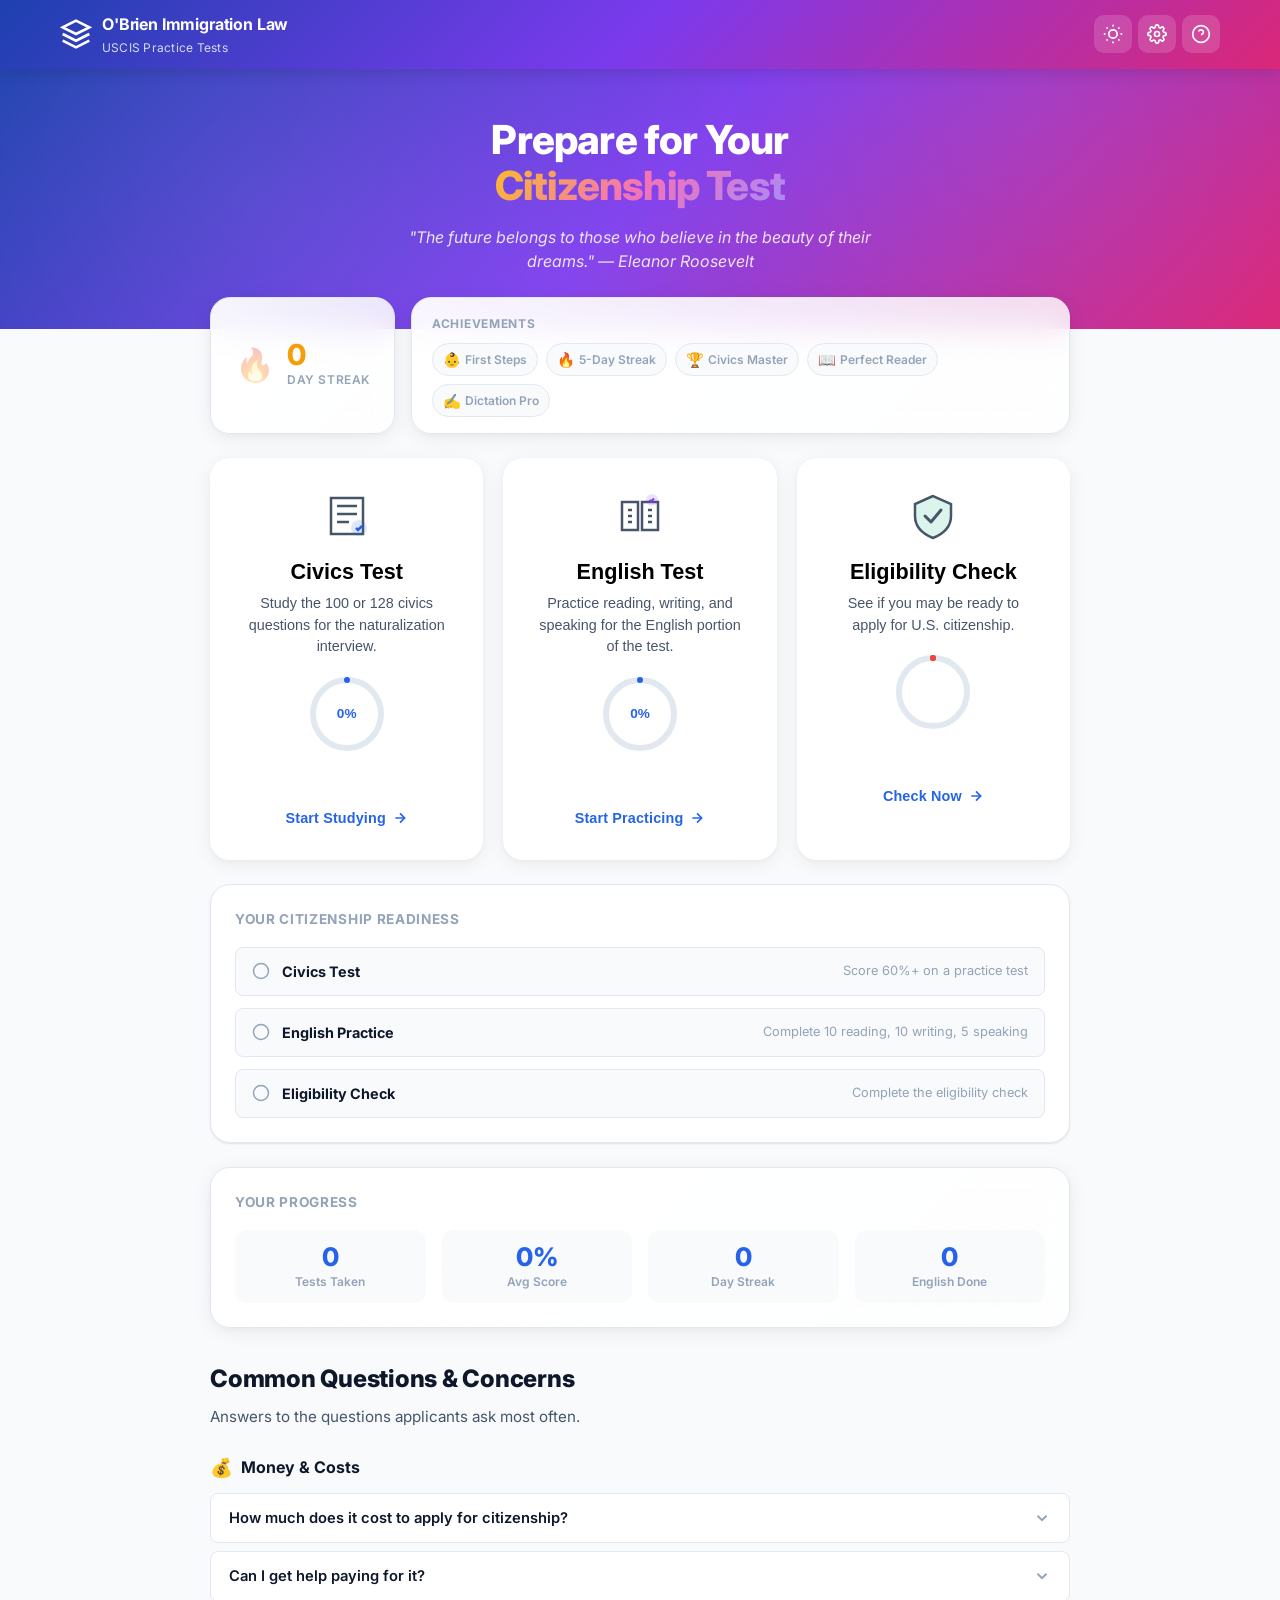
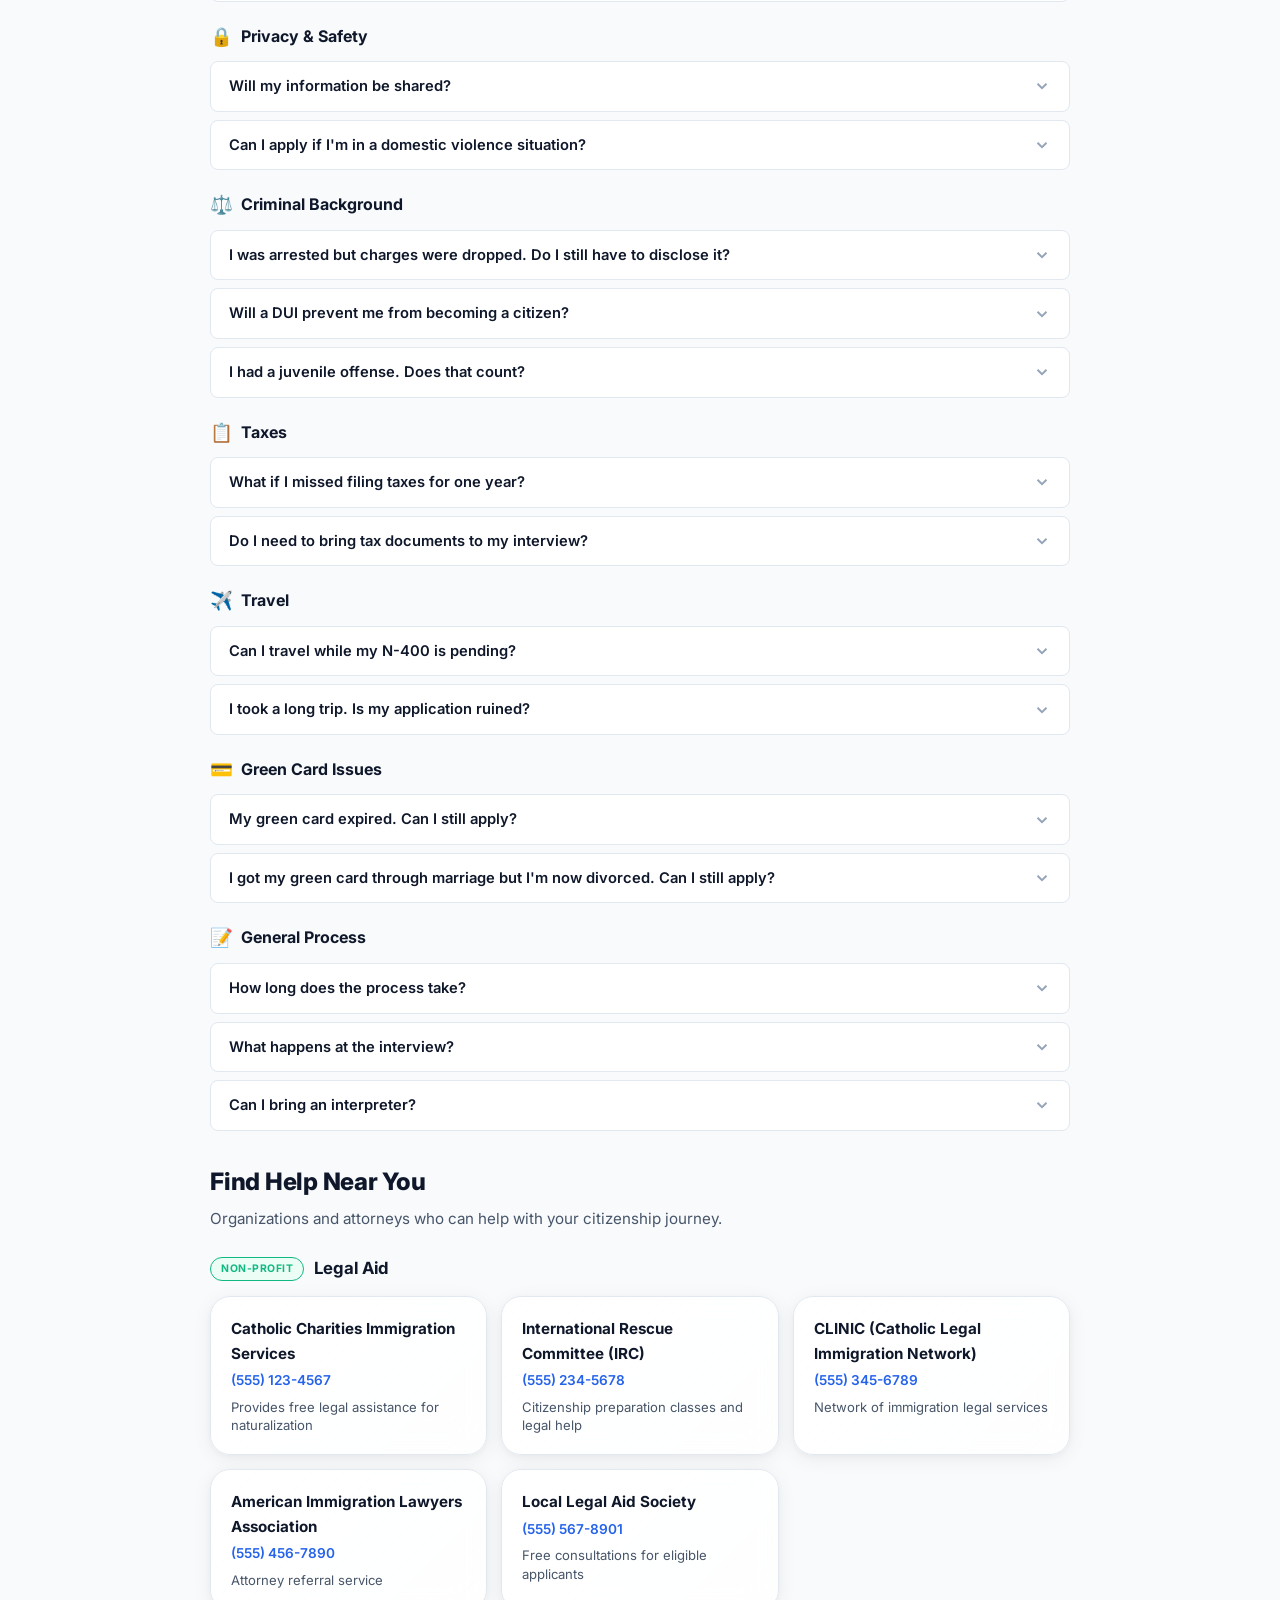
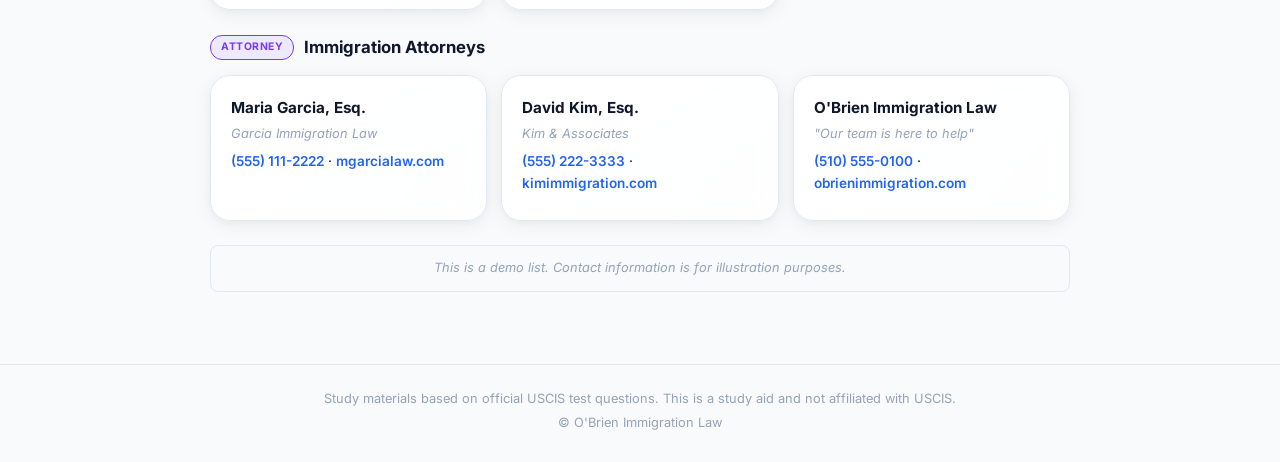
==== index.html @ 1ffbca16 "Add progress indicators, celebration, FAQ, and resources sections" ====
<!DOCTYPE html>
<html lang="en">
<head>
    <meta charset="UTF-8">
    <meta name="viewport" content="width=device-width, initial-scale=1.0">
    <title>USCIS Practice Test | O'Brien Immigration Law</title>
    <link rel="stylesheet" href="civics.css">
    <link rel="preconnect" href="https://fonts.googleapis.com">
    <link rel="preconnect" href="https://fonts.gstatic.com" crossorigin>
    <link href="https://fonts.googleapis.com/css2?family=Inter:wght@400;500;600;700;800&display=swap" rel="stylesheet">
</head>
<body>
    <!-- Confetti overlay -->
    <div id="confettiOverlay" class="confetti-overlay" aria-hidden="true"></div>

    <!-- Header -->
    <header class="header" role="banner">
        <div class="header-inner">
            <div class="brand" id="brandHome" role="button" tabindex="0" aria-label="Go to home screen">
                <svg class="brand-icon" viewBox="0 0 24 24" fill="none" stroke="currentColor" stroke-width="2" aria-hidden="true">
                    <path d="M12 2L2 7l10 5 10-5-10-5zM2 17l10 5 10-5M2 12l10 5 10-5"/>
                </svg>
                <div>
                    <div class="brand-name">O'Brien Immigration Law</div>
                    <div class="brand-subtitle">USCIS Practice Tests</div>
                </div>
            </div>
            <div class="header-actions">
                <button class="icon-btn" id="darkModeToggle" aria-label="Toggle dark mode" title="Toggle dark mode">
                    <svg class="icon-sun" viewBox="0 0 24 24" fill="none" stroke="currentColor" stroke-width="2" width="20" height="20"><circle cx="12" cy="12" r="5"/><line x1="12" y1="1" x2="12" y2="3"/><line x1="12" y1="21" x2="12" y2="23"/><line x1="4.22" y1="4.22" x2="5.64" y2="5.64"/><line x1="18.36" y1="18.36" x2="19.78" y2="19.78"/><line x1="1" y1="12" x2="3" y2="12"/><line x1="21" y1="12" x2="23" y2="12"/><line x1="4.22" y1="19.78" x2="5.64" y2="18.36"/><line x1="18.36" y1="5.64" x2="19.78" y2="4.22"/></svg>
                    <svg class="icon-moon" viewBox="0 0 24 24" fill="none" stroke="currentColor" stroke-width="2" width="20" height="20" style="display:none"><path d="M21 12.79A9 9 0 1 1 11.21 3 7 7 0 0 0 21 12.79z"/></svg>
                </button>
                <button class="icon-btn" id="settingsToggle" aria-label="Settings" title="Settings">
                    <svg viewBox="0 0 24 24" fill="none" stroke="currentColor" stroke-width="2" width="20" height="20"><circle cx="12" cy="12" r="3"/><path d="M19.4 15a1.65 1.65 0 0 0 .33 1.82l.06.06a2 2 0 0 1-2.83 2.83l-.06-.06a1.65 1.65 0 0 0-1.82-.33 1.65 1.65 0 0 0-1 1.51V21a2 2 0 0 1-4 0v-.09A1.65 1.65 0 0 0 9 19.4a1.65 1.65 0 0 0-1.82.33l-.06.06a2 2 0 0 1-2.83-2.83l.06-.06A1.65 1.65 0 0 0 4.68 15a1.65 1.65 0 0 0-1.51-1H3a2 2 0 0 1 0-4h.09A1.65 1.65 0 0 0 4.6 9a1.65 1.65 0 0 0-.33-1.82l-.06-.06a2 2 0 0 1 2.83-2.83l.06.06A1.65 1.65 0 0 0 9 4.68a1.65 1.65 0 0 0 1-1.51V3a2 2 0 0 1 4 0v.09a1.65 1.65 0 0 0 1 1.51 1.65 1.65 0 0 0 1.82-.33l.06-.06a2 2 0 0 1 2.83 2.83l-.06.06A1.65 1.65 0 0 0 19.4 9a1.65 1.65 0 0 0 1.51 1H21a2 2 0 0 1 0 4h-.09a1.65 1.65 0 0 0-1.51 1z"/></svg>
                </button>
                <button class="icon-btn" id="shortcutsToggle" aria-label="Keyboard shortcuts" title="Keyboard shortcuts">
                    <svg viewBox="0 0 24 24" fill="none" stroke="currentColor" stroke-width="2" width="20" height="20"><circle cx="12" cy="12" r="10"/><path d="M9.09 9a3 3 0 0 1 5.83 1c0 2-3 3-3 3"/><line x1="12" y1="17" x2="12.01" y2="17"/></svg>
                </button>
                <button class="back-btn" id="backBtn" aria-label="Go back" style="display:none;">
                    <svg viewBox="0 0 24 24" fill="none" stroke="currentColor" stroke-width="2" width="20" height="20"><path d="M19 12H5M12 19l-7-7 7-7"/></svg>
                    <span>Back</span>
                </button>
            </div>
        </div>
    </header>

    <!-- Settings Modal -->
    <div id="settingsModal" class="modal-overlay" style="display:none;" role="dialog" aria-label="Settings" aria-modal="true">
        <div class="modal-card glass-card">
            <div class="modal-header">
                <h2>Settings</h2>
                <button class="icon-btn" id="settingsClose" aria-label="Close settings">
                    <svg viewBox="0 0 24 24" fill="none" stroke="currentColor" stroke-width="2" width="20" height="20"><line x1="18" y1="6" x2="6" y2="18"/><line x1="6" y1="6" x2="18" y2="18"/></svg>
                </button>
            </div>
            <div class="modal-body">
                <div class="setting-group">
                    <label class="setting-label" for="voiceSelect">Voice</label>
                    <select id="voiceSelect" class="setting-select" aria-label="Select voice">
                        <option value="">Loading voices...</option>
                    </select>
                    <p class="setting-help">Choose a voice for text-to-speech.</p>
                </div>
                <div class="setting-group">
                    <label class="setting-label">Sound Effects</label>
                    <div class="toggle-row">
                        <span class="toggle-label-text">Play sounds for correct/wrong answers</span>
                        <button class="toggle-switch" id="soundToggle" role="switch" aria-checked="true" aria-label="Toggle sound effects">
                            <span class="toggle-knob"></span>
                        </button>
                    </div>
                </div>
            </div>
        </div>
    </div>

    <!-- Shortcuts Modal -->
    <div id="shortcutsModal" class="modal-overlay" style="display:none;" role="dialog" aria-label="Keyboard shortcuts" aria-modal="true">
        <div class="modal-card glass-card">
            <div class="modal-header">
                <h2>Keyboard Shortcuts</h2>
                <button class="icon-btn" id="shortcutsClose" aria-label="Close shortcuts">
                    <svg viewBox="0 0 24 24" fill="none" stroke="currentColor" stroke-width="2" width="20" height="20"><line x1="18" y1="6" x2="6" y2="18"/><line x1="6" y1="6" x2="18" y2="18"/></svg>
                </button>
            </div>
            <div class="modal-body">
                <div class="shortcut-list">
                    <div class="shortcut-item"><kbd>Space</kbd><span>Flip flashcard</span></div>
                    <div class="shortcut-item"><kbd>&larr;</kbd><span>Previous card</span></div>
                    <div class="shortcut-item"><kbd>&rarr;</kbd><span>Next card</span></div>
                    <div class="shortcut-item"><kbd>R</kbd><span>Read aloud</span></div>
                    <div class="shortcut-item"><kbd>S</kbd><span>Shuffle cards</span></div>
                    <div class="shortcut-item"><kbd>1</kbd><span>I Got It Right</span></div>
                    <div class="shortcut-item"><kbd>2</kbd><span>I Got It Wrong</span></div>
                    <div class="shortcut-item"><kbd>D</kbd><span>Toggle dark mode</span></div>
                </div>
            </div>
        </div>
    </div>

    <!-- Achievement Toast -->
    <div id="achievementToast" class="achievement-toast" style="display:none;" aria-live="polite">
        <div class="achievement-toast-inner">
            <span class="achievement-toast-icon" id="achievementToastIcon"></span>
            <div>
                <div class="achievement-toast-title" id="achievementToastTitle"></div>
                <div class="achievement-toast-desc" id="achievementToastDesc"></div>
            </div>
        </div>
    </div>

    <!-- ========== HOME SCREEN ========== -->
    <main id="homeScreen" class="home-screen" role="main">
        <!-- Hero -->
        <div class="hero">
            <div class="hero-pattern"></div>
            <div class="hero-content">
                <h1 class="hero-title">Prepare for Your<br><span class="gradient-text">Citizenship Test</span></h1>
                <p class="hero-quote" id="heroQuote"></p>
            </div>
        </div>

        <div class="home-container">
            <!-- Streak + Achievements row -->
            <div class="streak-achievements-row">
                <div class="streak-card glass-card" id="streakCard">
                    <div class="streak-flame" id="streakFlame">&#128293;</div>
                    <div class="streak-info">
                        <div class="streak-count" id="homeStreakCount">0</div>
                        <div class="streak-label">Day Streak</div>
                    </div>
                </div>
                <div class="achievements-card glass-card" id="achievementsCard">
                    <div class="achievements-title">Achievements</div>
                    <div class="achievements-badges" id="achievementsBadges"></div>
                </div>
            </div>

            <!-- Main cards -->
            <div class="home-cards">
                <button class="home-card glass-card" id="civicsCard" aria-label="Practice Civics Test">
                    <div class="home-card-icon">
                        <svg viewBox="0 0 48 48" fill="none" stroke="currentColor" stroke-width="2.5" width="48" height="48"><path d="M8 6h32v36H8z" rx="3"/><path d="M14 14h20M14 22h20M14 30h12"/><circle cx="36" cy="36" r="8" fill="var(--primary)" stroke="none" opacity="0.15"/><path d="M33 36l2 2 4-4" stroke="var(--primary)" stroke-width="2.5"/></svg>
                    </div>
                    <h2 class="home-card-title">Civics Test</h2>
                    <p class="home-card-desc">Study the 100 or 128 civics questions for the naturalization interview.</p>
                    <div class="home-card-progress" id="civicsProgress">
                        <svg class="progress-ring-svg" viewBox="0 0 80 80">
                            <circle class="progress-ring-bg" cx="40" cy="40" r="34" fill="none" stroke-width="6"/>
                            <circle class="progress-ring-fill" id="civicsRingFill" cx="40" cy="40" r="34" fill="none" stroke-width="6" stroke-dasharray="213.63" stroke-dashoffset="213.63"/>
                        </svg>
                        <span class="progress-ring-text" id="civicsRingText">0%</span>
                    </div>
                    <div class="home-card-status" id="civicsStatus"></div>
                    <span class="home-card-action">Start Studying <svg viewBox="0 0 24 24" fill="none" stroke="currentColor" stroke-width="2.5" width="16" height="16"><line x1="5" y1="12" x2="19" y2="12"/><polyline points="12 5 19 12 12 19"/></svg></span>
                </button>

                <button class="home-card glass-card" id="englishCard" aria-label="Practice English Test">
                    <div class="home-card-icon">
                        <svg viewBox="0 0 48 48" fill="none" stroke="currentColor" stroke-width="2.5" width="48" height="48"><path d="M6 10h16v28H6z" rx="2"/><path d="M26 10h16v28H26z" rx="2"/><path d="M12 18h4M12 24h4M12 30h4M32 18h4M32 24h4M32 30h4"/><circle cx="36" cy="8" r="6" fill="var(--secondary)" stroke="none" opacity="0.15"/><path d="M33.5 8l1.5 1.5 3-3" stroke="var(--secondary)" stroke-width="2"/></svg>
                    </div>
                    <h2 class="home-card-title">English Test</h2>
                    <p class="home-card-desc">Practice reading, writing, and speaking for the English portion of the test.</p>
                    <div class="home-card-progress" id="englishProgress">
                        <svg class="progress-ring-svg" viewBox="0 0 80 80">
                            <circle class="progress-ring-bg" cx="40" cy="40" r="34" fill="none" stroke-width="6"/>
                            <circle class="progress-ring-fill" id="englishRingFill" cx="40" cy="40" r="34" fill="none" stroke-width="6" stroke-dasharray="213.63" stroke-dashoffset="213.63"/>
                        </svg>
                        <span class="progress-ring-text" id="englishRingText">0%</span>
                    </div>
                    <div class="home-card-status" id="englishStatus"></div>
                    <span class="home-card-action">Start Practicing <svg viewBox="0 0 24 24" fill="none" stroke="currentColor" stroke-width="2.5" width="16" height="16"><line x1="5" y1="12" x2="19" y2="12"/><polyline points="12 5 19 12 12 19"/></svg></span>
                </button>

                <button class="home-card glass-card" id="eligibilityCard" aria-label="N-400 Eligibility Check">
                    <div class="home-card-icon">
                        <svg viewBox="0 0 48 48" fill="none" stroke="currentColor" stroke-width="2.5" width="48" height="48">
                            <path d="M24 4L6 12v12c0 11 8 18 18 22 10-4 18-11 18-22V12L24 4z" fill="var(--success)" stroke="none" opacity="0.15"/>
                            <path d="M24 4L6 12v12c0 11 8 18 18 22 10-4 18-11 18-22V12L24 4z"/>
                            <polyline points="16 24 22 30 32 18" stroke-width="3" stroke-linecap="round" stroke-linejoin="round"/>
                        </svg>
                    </div>
                    <h2 class="home-card-title">Eligibility Check</h2>
                    <p class="home-card-desc">See if you may be ready to apply for U.S. citizenship.</p>
                    <div class="home-card-progress" id="eligibilityProgress">
                        <svg class="elig-donut-svg" viewBox="0 0 80 80" id="eligDonut">
                            <circle class="progress-ring-bg" cx="40" cy="40" r="34" fill="none" stroke-width="6"/>
                            <circle class="elig-donut-green" cx="40" cy="40" r="34" fill="none" stroke-width="6" stroke-dasharray="0 213.63" stroke-dashoffset="0"/>
                            <circle class="elig-donut-yellow" cx="40" cy="40" r="34" fill="none" stroke-width="6" stroke-dasharray="0 213.63" stroke-dashoffset="0"/>
                            <circle class="elig-donut-red" cx="40" cy="40" r="34" fill="none" stroke-width="6" stroke-dasharray="0 213.63" stroke-dashoffset="0"/>
                        </svg>
                        <span class="progress-ring-text" id="eligRingText"></span>
                    </div>
                    <div class="home-card-status" id="eligibilityStatus"></div>
                    <span class="home-card-action">Check Now <svg viewBox="0 0 24 24" fill="none" stroke="currentColor" stroke-width="2.5" width="16" height="16"><line x1="5" y1="12" x2="19" y2="12"/><polyline points="12 5 19 12 12 19"/></svg></span>
                </button>
            </div>

            <!-- Ready to Apply / Progress Section -->
            <div id="readyToApply"></div>

            <!-- Quick Stats -->
            <div class="quick-stats glass-card" id="quickStats">
                <h3 class="quick-stats-title">Your Progress</h3>
                <div class="quick-stats-grid" id="quickStatsGrid"></div>
            </div>

            <!-- FAQ Section -->
            <div class="faq-section" id="faqSection">
                <h2 class="faq-section-title">Common Questions &amp; Concerns</h2>
                <p class="faq-section-subtitle">Answers to the questions applicants ask most often.</p>

                <div class="faq-category">
                    <h3 class="faq-category-title"><span class="faq-cat-icon">&#128176;</span> Money &amp; Costs</h3>
                    <div class="faq-item">
                        <button class="faq-question" aria-expanded="false">How much does it cost to apply for citizenship?<span class="faq-chevron"><svg viewBox="0 0 24 24" fill="none" stroke="currentColor" stroke-width="2.5" width="18" height="18"><polyline points="6 9 12 15 18 9"/></svg></span></button>
                        <div class="faq-answer"><p>The N-400 filing fee is $760 (or $710 online). Fee waivers are available for low-income applicants using Form I-912.</p></div>
                    </div>
                    <div class="faq-item">
                        <button class="faq-question" aria-expanded="false">Can I get help paying for it?<span class="faq-chevron"><svg viewBox="0 0 24 24" fill="none" stroke="currentColor" stroke-width="2.5" width="18" height="18"><polyline points="6 9 12 15 18 9"/></svg></span></button>
                        <div class="faq-answer"><p>Yes. Many non-profit organizations offer fee assistance. See the resources section below.</p></div>
                    </div>
                </div>

                <div class="faq-category">
                    <h3 class="faq-category-title"><span class="faq-cat-icon">&#128274;</span> Privacy &amp; Safety</h3>
                    <div class="faq-item">
                        <button class="faq-question" aria-expanded="false">Will my information be shared?<span class="faq-chevron"><svg viewBox="0 0 24 24" fill="none" stroke="currentColor" stroke-width="2.5" width="18" height="18"><polyline points="6 9 12 15 18 9"/></svg></span></button>
                        <div class="faq-answer"><p>USCIS keeps your application confidential. Information is protected under federal privacy laws.</p></div>
                    </div>
                    <div class="faq-item">
                        <button class="faq-question" aria-expanded="false">Can I apply if I'm in a domestic violence situation?<span class="faq-chevron"><svg viewBox="0 0 24 24" fill="none" stroke="currentColor" stroke-width="2.5" width="18" height="18"><polyline points="6 9 12 15 18 9"/></svg></span></button>
                        <div class="faq-answer"><p>Yes. VAWA (Violence Against Women Act) protections may apply. Contact a legal aid organization for confidential help.</p></div>
                    </div>
                </div>

                <div class="faq-category">
                    <h3 class="faq-category-title"><span class="faq-cat-icon">&#9878;&#65039;</span> Criminal Background</h3>
                    <div class="faq-item">
                        <button class="faq-question" aria-expanded="false">I was arrested but charges were dropped. Do I still have to disclose it?<span class="faq-chevron"><svg viewBox="0 0 24 24" fill="none" stroke="currentColor" stroke-width="2.5" width="18" height="18"><polyline points="6 9 12 15 18 9"/></svg></span></button>
                        <div class="faq-answer"><p>Yes. You must disclose ALL arrests, charges, citations, and detentions &mdash; even if dismissed, expunged, or sealed.</p></div>
                    </div>
                    <div class="faq-item">
                        <button class="faq-question" aria-expanded="false">Will a DUI prevent me from becoming a citizen?<span class="faq-chevron"><svg viewBox="0 0 24 24" fill="none" stroke="currentColor" stroke-width="2.5" width="18" height="18"><polyline points="6 9 12 15 18 9"/></svg></span></button>
                        <div class="faq-answer"><p>A single DUI is typically not a bar, but two or more DUIs may be. Consult an immigration attorney.</p></div>
                    </div>
                    <div class="faq-item">
                        <button class="faq-question" aria-expanded="false">I had a juvenile offense. Does that count?<span class="faq-chevron"><svg viewBox="0 0 24 24" fill="none" stroke="currentColor" stroke-width="2.5" width="18" height="18"><polyline points="6 9 12 15 18 9"/></svg></span></button>
                        <div class="faq-answer"><p>Juvenile offenses may still need to be disclosed. Consult an attorney for guidance.</p></div>
                    </div>
                </div>

                <div class="faq-category">
                    <h3 class="faq-category-title"><span class="faq-cat-icon">&#128203;</span> Taxes</h3>
                    <div class="faq-item">
                        <button class="faq-question" aria-expanded="false">What if I missed filing taxes for one year?<span class="faq-chevron"><svg viewBox="0 0 24 24" fill="none" stroke="currentColor" stroke-width="2.5" width="18" height="18"><polyline points="6 9 12 15 18 9"/></svg></span></button>
                        <div class="faq-answer"><p>File the missing return(s) before your interview. Bring IRS tax transcripts as proof.</p></div>
                    </div>
                    <div class="faq-item">
                        <button class="faq-question" aria-expanded="false">Do I need to bring tax documents to my interview?<span class="faq-chevron"><svg viewBox="0 0 24 24" fill="none" stroke="currentColor" stroke-width="2.5" width="18" height="18"><polyline points="6 9 12 15 18 9"/></svg></span></button>
                        <div class="faq-answer"><p>Yes. Bring IRS tax transcripts for the past 3&ndash;5 years (depending on your track).</p></div>
                    </div>
                </div>

                <div class="faq-category">
                    <h3 class="faq-category-title"><span class="faq-cat-icon">&#9992;&#65039;</span> Travel</h3>
                    <div class="faq-item">
                        <button class="faq-question" aria-expanded="false">Can I travel while my N-400 is pending?<span class="faq-chevron"><svg viewBox="0 0 24 24" fill="none" stroke="currentColor" stroke-width="2.5" width="18" height="18"><polyline points="6 9 12 15 18 9"/></svg></span></button>
                        <div class="faq-answer"><p>Yes, but extended travel during the process could cause issues. Keep trips short.</p></div>
                    </div>
                    <div class="faq-item">
                        <button class="faq-question" aria-expanded="false">I took a long trip. Is my application ruined?<span class="faq-chevron"><svg viewBox="0 0 24 24" fill="none" stroke="currentColor" stroke-width="2.5" width="18" height="18"><polyline points="6 9 12 15 18 9"/></svg></span></button>
                        <div class="faq-answer"><p>Not necessarily. Trips under 6 months are usually fine. 6&ndash;12 months need explanation. Over 1 year may require restarting.</p></div>
                    </div>
                </div>

                <div class="faq-category">
                    <h3 class="faq-category-title"><span class="faq-cat-icon">&#128179;</span> Green Card Issues</h3>
                    <div class="faq-item">
                        <button class="faq-question" aria-expanded="false">My green card expired. Can I still apply?<span class="faq-chevron"><svg viewBox="0 0 24 24" fill="none" stroke="currentColor" stroke-width="2.5" width="18" height="18"><polyline points="6 9 12 15 18 9"/></svg></span></button>
                        <div class="faq-answer"><p>Yes. An expired green card does not affect your immigration status. You can apply with an expired card.</p></div>
                    </div>
                    <div class="faq-item">
                        <button class="faq-question" aria-expanded="false">I got my green card through marriage but I'm now divorced. Can I still apply?<span class="faq-chevron"><svg viewBox="0 0 24 24" fill="none" stroke="currentColor" stroke-width="2.5" width="18" height="18"><polyline points="6 9 12 15 18 9"/></svg></span></button>
                        <div class="faq-answer"><p>If you've been an LPR for 5+ years, yes (using the standard 5-year track, not the 3-year married track).</p></div>
                    </div>
                </div>

                <div class="faq-category">
                    <h3 class="faq-category-title"><span class="faq-cat-icon">&#128221;</span> General Process</h3>
                    <div class="faq-item">
                        <button class="faq-question" aria-expanded="false">How long does the process take?<span class="faq-chevron"><svg viewBox="0 0 24 24" fill="none" stroke="currentColor" stroke-width="2.5" width="18" height="18"><polyline points="6 9 12 15 18 9"/></svg></span></button>
                        <div class="faq-answer"><p>Currently 6&ndash;12 months from filing to oath ceremony, depending on your location.</p></div>
                    </div>
                    <div class="faq-item">
                        <button class="faq-question" aria-expanded="false">What happens at the interview?<span class="faq-chevron"><svg viewBox="0 0 24 24" fill="none" stroke="currentColor" stroke-width="2.5" width="18" height="18"><polyline points="6 9 12 15 18 9"/></svg></span></button>
                        <div class="faq-answer"><p>A USCIS officer will review your N-400, test your English, ask civics questions, and ask about your background.</p></div>
                    </div>
                    <div class="faq-item">
                        <button class="faq-question" aria-expanded="false">Can I bring an interpreter?<span class="faq-chevron"><svg viewBox="0 0 24 24" fill="none" stroke="currentColor" stroke-width="2.5" width="18" height="18"><polyline points="6 9 12 15 18 9"/></svg></span></button>
                        <div class="faq-answer"><p>Only if you qualify for the English test exemption. Otherwise, the interview is conducted in English.</p></div>
                    </div>
                </div>
            </div>

            <!-- Resources Section -->
            <div class="resources-section" id="resourcesSection">
                <h2 class="resources-section-title">Find Help Near You</h2>
                <p class="resources-section-subtitle">Organizations and attorneys who can help with your citizenship journey.</p>

                <h3 class="resources-group-title"><span class="resource-badge resource-badge--nonprofit">Non-Profit</span> Legal Aid</h3>
                <div class="resources-grid">
                    <div class="resource-card glass-card">
                        <div class="resource-card-name">Catholic Charities Immigration Services</div>
                        <div class="resource-card-detail"><a href="tel:5551234567">(555) 123-4567</a></div>
                        <div class="resource-card-desc">Provides free legal assistance for naturalization</div>
                    </div>
                    <div class="resource-card glass-card">
                        <div class="resource-card-name">International Rescue Committee (IRC)</div>
                        <div class="resource-card-detail"><a href="tel:5552345678">(555) 234-5678</a></div>
                        <div class="resource-card-desc">Citizenship preparation classes and legal help</div>
                    </div>
                    <div class="resource-card glass-card">
                        <div class="resource-card-name">CLINIC (Catholic Legal Immigration Network)</div>
                        <div class="resource-card-detail"><a href="tel:5553456789">(555) 345-6789</a></div>
                        <div class="resource-card-desc">Network of immigration legal services</div>
                    </div>
                    <div class="resource-card glass-card">
                        <div class="resource-card-name">American Immigration Lawyers Association</div>
                        <div class="resource-card-detail"><a href="tel:5554567890">(555) 456-7890</a></div>
                        <div class="resource-card-desc">Attorney referral service</div>
                    </div>
                    <div class="resource-card glass-card">
                        <div class="resource-card-name">Local Legal Aid Society</div>
                        <div class="resource-card-detail"><a href="tel:5555678901">(555) 567-8901</a></div>
                        <div class="resource-card-desc">Free consultations for eligible applicants</div>
                    </div>
                </div>

                <h3 class="resources-group-title"><span class="resource-badge resource-badge--attorney">Attorney</span> Immigration Attorneys</h3>
                <div class="resources-grid">
                    <div class="resource-card glass-card">
                        <div class="resource-card-name">Maria Garcia, Esq.</div>
                        <div class="resource-card-firm">Garcia Immigration Law</div>
                        <div class="resource-card-detail"><a href="tel:5551112222">(555) 111-2222</a> &middot; <a href="https://mgarcialaw.com" target="_blank" rel="noopener">mgarcialaw.com</a></div>
                    </div>
                    <div class="resource-card glass-card">
                        <div class="resource-card-name">David Kim, Esq.</div>
                        <div class="resource-card-firm">Kim &amp; Associates</div>
                        <div class="resource-card-detail"><a href="tel:5552223333">(555) 222-3333</a> &middot; <a href="https://kimimmigration.com" target="_blank" rel="noopener">kimimmigration.com</a></div>
                    </div>
                    <div class="resource-card glass-card">
                        <div class="resource-card-name">O'Brien Immigration Law</div>
                        <div class="resource-card-firm">"Our team is here to help"</div>
                        <div class="resource-card-detail"><a href="tel:5105550100">(510) 555-0100</a> &middot; <a href="https://obrienimmigration.com" target="_blank" rel="noopener">obrienimmigration.com</a></div>
                    </div>
                </div>

                <p class="resources-disclaimer">This is a demo list. Contact information is for illustration purposes.</p>
            </div>
        </div>
    </main>

    <!-- ========== CIVICS: TEST SELECTION ========== -->
    <div id="civicsSelection" class="screen" style="display:none;">
        <div class="selection-container">
            <h1 class="selection-title">Choose Your<br><span class="gradient-text">Civics Test</span></h1>
            <p class="selection-desc">The civics test is an oral test where a USCIS officer asks you up to 10 questions. You must answer 6 correctly to pass.</p>
            <div class="test-cards">
                <button class="test-card glass-card" data-test="2008" aria-label="Start 2008 Test">
                    <div class="test-card-badge">Current Test</div>
                    <h2 class="test-card-title">2008 Test</h2>
                    <div class="test-card-stats">
                        <div class="stat"><span class="stat-number">100</span><span class="stat-label">Questions</span></div>
                        <div class="stat"><span class="stat-number">6/10</span><span class="stat-label">To Pass</span></div>
                    </div>
                    <p class="test-card-desc">The standard civics test used for most naturalization applicants.</p>
                    <span class="test-card-action">Start Studying <svg viewBox="0 0 24 24" fill="none" stroke="currentColor" stroke-width="2.5" width="16" height="16"><line x1="5" y1="12" x2="19" y2="12"/><polyline points="12 5 19 12 12 19"/></svg></span>
                </button>
                <button class="test-card glass-card" data-test="2024" aria-label="Start 2024 Test">
                    <div class="test-card-badge test-card-badge--alt">Redesigned</div>
                    <h2 class="test-card-title">2024 Test</h2>
                    <div class="test-card-stats">
                        <div class="stat"><span class="stat-number">128</span><span class="stat-label">Questions</span></div>
                        <div class="stat"><span class="stat-number">6/10</span><span class="stat-label">To Pass</span></div>
                    </div>
                    <p class="test-card-desc">The redesigned civics test with updated and expanded questions.</p>
                    <span class="test-card-action">Start Studying <svg viewBox="0 0 24 24" fill="none" stroke="currentColor" stroke-width="2.5" width="16" height="16"><line x1="5" y1="12" x2="19" y2="12"/><polyline points="12 5 19 12 12 19"/></svg></span>
                </button>
            </div>
            <p class="selection-note">
                <svg viewBox="0 0 24 24" fill="none" stroke="currentColor" stroke-width="2" width="16" height="16" style="vertical-align:-2px;margin-right:4px;flex-shrink:0"><circle cx="12" cy="12" r="10"/><line x1="12" y1="16" x2="12" y2="12"/><line x1="12" y1="8" x2="12.01" y2="8"/></svg>
                Some answers may change due to elections or appointments. Always study the most current answers before your interview.
            </p>
        </div>
    </div>

    <!-- ========== CIVICS: STUDY APP ========== -->
    <div id="studyApp" class="study-app screen" style="display:none;">
        <!-- Mode Tabs -->
        <nav class="mode-tabs" role="tablist" aria-label="Study modes">
            <button class="mode-tab active" role="tab" aria-selected="true" data-mode="flashcards" id="tab-flashcards" aria-controls="panel-flashcards">
                <svg viewBox="0 0 24 24" fill="none" stroke="currentColor" stroke-width="2" width="18" height="18"><rect x="2" y="3" width="20" height="14" rx="2"/><line x1="8" y1="21" x2="16" y2="21"/><line x1="12" y1="17" x2="12" y2="21"/></svg>
                <span>Flash Cards</span>
            </button>
            <button class="mode-tab" role="tab" aria-selected="false" data-mode="listen" id="tab-listen" aria-controls="panel-listen">
                <svg viewBox="0 0 24 24" fill="none" stroke="currentColor" stroke-width="2" width="18" height="18"><polygon points="11 5 6 9 2 9 2 15 6 15 11 19 11 5"/><path d="M19.07 4.93a10 10 0 0 1 0 14.14M15.54 8.46a5 5 0 0 1 0 7.07"/></svg>
                <span>Listen</span>
            </button>
            <button class="mode-tab" role="tab" aria-selected="false" data-mode="practice" id="tab-practice" aria-controls="panel-practice">
                <svg viewBox="0 0 24 24" fill="none" stroke="currentColor" stroke-width="2" width="18" height="18"><path d="M14 2H6a2 2 0 0 0-2 2v16a2 2 0 0 0 2 2h12a2 2 0 0 0 2-2V8z"/><polyline points="14 2 14 8 20 8"/><line x1="16" y1="13" x2="8" y2="13"/><line x1="16" y1="17" x2="8" y2="17"/></svg>
                <span>Practice Test</span>
            </button>
            <button class="mode-tab" role="tab" aria-selected="false" data-mode="study" id="tab-study" aria-controls="panel-study">
                <svg viewBox="0 0 24 24" fill="none" stroke="currentColor" stroke-width="2" width="18" height="18"><path d="M2 3h6a4 4 0 0 1 4 4v14a3 3 0 0 0-3-3H2z"/><path d="M22 3h-6a4 4 0 0 0-4 4v14a3 3 0 0 1 3-3h7z"/></svg>
                <span>Study</span>
            </button>
            <button class="mode-tab" role="tab" aria-selected="false" data-mode="history" id="tab-history" aria-controls="panel-history">
                <svg viewBox="0 0 24 24" fill="none" stroke="currentColor" stroke-width="2" width="18" height="18"><circle cx="12" cy="12" r="10"/><polyline points="12 6 12 12 16 14"/></svg>
                <span>History</span>
            </button>
        </nav>

        <!-- Flash Cards Panel -->
        <section id="panel-flashcards" class="mode-panel active" role="tabpanel" aria-labelledby="tab-flashcards">
            <div class="panel-toolbar">
                <div class="toolbar-left">
                    <select id="fcCategoryFilter" class="filter-select" aria-label="Filter by category"><option value="all">All Categories</option></select>
                    <button class="toolbar-btn" id="fcShuffle" aria-label="Shuffle cards" title="Shuffle">
                        <svg viewBox="0 0 24 24" fill="none" stroke="currentColor" stroke-width="2" width="18" height="18"><polyline points="16 3 21 3 21 8"/><line x1="4" y1="20" x2="21" y2="3"/><polyline points="21 16 21 21 16 21"/><line x1="15" y1="15" x2="21" y2="21"/><line x1="4" y1="4" x2="9" y2="9"/></svg>
                        <span>Shuffle</span>
                    </button>
                    <button class="toolbar-btn" id="fcWeakFilter" aria-label="Focus on weak questions" title="Focus weak">
                        <svg viewBox="0 0 24 24" fill="none" stroke="currentColor" stroke-width="2" width="18" height="18"><path d="M10.29 3.86L1.82 18a2 2 0 0 0 1.71 3h16.94a2 2 0 0 0 1.71-3L13.71 3.86a2 2 0 0 0-3.42 0z"/><line x1="12" y1="9" x2="12" y2="13"/><line x1="12" y1="17" x2="12.01" y2="17"/></svg>
                        <span>Focus Weak</span>
                    </button>
                </div>
                <div class="toolbar-right">
                    <span class="fc-score-display" id="fcScoreDisplay"></span>
                    <span class="progress-text" id="fcProgress">1 / 100</span>
                </div>
            </div>
            <div class="fc-progress-bar-container">
                <div class="fc-progress-bar" id="fcProgressBar" role="progressbar" aria-valuenow="0" aria-valuemin="0" aria-valuemax="100"></div>
            </div>
            <div class="flashcard-container">
                <button class="nav-arrow nav-arrow-left" id="fcPrev" aria-label="Previous card">
                    <svg viewBox="0 0 24 24" fill="none" stroke="currentColor" stroke-width="2" width="24" height="24"><polyline points="15 18 9 12 15 6"/></svg>
                </button>
                <div class="flashcard-wrapper" id="flashcardWrapper" role="button" tabindex="0" aria-label="Click to flip card">
                    <div class="flashcard" id="flashcard">
                        <div class="flashcard-front">
                            <div class="flashcard-category" id="fcCategory"></div>
                            <div class="flashcard-question" id="fcQuestion"></div>
                            <div class="flashcard-hint">
                                <svg viewBox="0 0 24 24" fill="none" stroke="currentColor" stroke-width="2" width="14" height="14"><path d="M1 12s4-8 11-8 11 8 11 8-4 8-11 8-11-8-11-8z"/><circle cx="12" cy="12" r="3"/></svg>
                                Tap to reveal answer
                            </div>
                        </div>
                        <div class="flashcard-back">
                            <div class="flashcard-category" id="fcCategoryBack"></div>
                            <div class="flashcard-answer-label">Answer(s):</div>
                            <ul class="flashcard-answers" id="fcAnswers"></ul>
                            <div class="flashcard-hint">Tap to see question</div>
                        </div>
                    </div>
                </div>
                <button class="nav-arrow nav-arrow-right" id="fcNext" aria-label="Next card">
                    <svg viewBox="0 0 24 24" fill="none" stroke="currentColor" stroke-width="2" width="24" height="24"><polyline points="9 18 15 12 9 6"/></svg>
                </button>
            </div>
            <div class="fc-assessment" id="fcAssessment" style="display:none;">
                <button class="assess-btn assess-btn--correct" id="fcGotRight" aria-label="I got it right">
                    <svg viewBox="0 0 24 24" fill="none" stroke="currentColor" stroke-width="2.5" width="20" height="20"><polyline points="20 6 9 17 4 12"/></svg>
                    I Got It Right
                </button>
                <button class="assess-btn assess-btn--wrong" id="fcGotWrong" aria-label="I got it wrong">
                    <svg viewBox="0 0 24 24" fill="none" stroke="currentColor" stroke-width="2.5" width="20" height="20"><line x1="18" y1="6" x2="6" y2="18"/><line x1="6" y1="6" x2="18" y2="18"/></svg>
                    I Got It Wrong
                </button>
            </div>
            <div class="flashcard-actions">
                <button class="action-btn" id="fcReadAloud" aria-label="Read aloud">
                    <svg viewBox="0 0 24 24" fill="none" stroke="currentColor" stroke-width="2" width="18" height="18"><polygon points="11 5 6 9 2 9 2 15 6 15 11 19 11 5"/><path d="M15.54 8.46a5 5 0 0 1 0 7.07"/></svg>
                    Read Aloud
                </button>
            </div>
        </section>

        <!-- Listen Panel -->
        <section id="panel-listen" class="mode-panel" role="tabpanel" aria-labelledby="tab-listen">
            <div class="panel-toolbar">
                <div class="toolbar-left">
                    <select id="listenCategoryFilter" class="filter-select" aria-label="Filter by category"><option value="all">All Categories</option></select>
                    <select id="listenContent" class="filter-select" aria-label="What to play">
                        <option value="both">Questions & Answers</option>
                        <option value="questions">Questions Only</option>
                        <option value="answers">Answers Only</option>
                    </select>
                </div>
                <div class="toolbar-right">
                    <label class="speed-label" for="listenSpeed">Speed:</label>
                    <select id="listenSpeed" class="filter-select filter-select--small" aria-label="Playback speed">
                        <option value="0.75">0.75x</option>
                        <option value="1" selected>1x</option>
                        <option value="1.25">1.25x</option>
                    </select>
                </div>
            </div>
            <div class="listen-display glass-card">
                <div class="listen-progress" id="listenProgress">1 / 100</div>
                <div class="listen-category" id="listenCategory"></div>
                <div class="listen-question" id="listenQuestion"></div>
                <div class="listen-answer" id="listenAnswer"></div>
            </div>
            <div class="listen-controls">
                <button class="listen-btn" id="listenPrev" aria-label="Previous">
                    <svg viewBox="0 0 24 24" fill="none" stroke="currentColor" stroke-width="2" width="22" height="22"><polygon points="19 20 9 12 19 4 19 20"/><line x1="5" y1="19" x2="5" y2="5"/></svg>
                </button>
                <button class="listen-btn listen-btn--play" id="listenPlayPause" aria-label="Play">
                    <svg class="play-icon" viewBox="0 0 24 24" fill="currentColor" width="28" height="28"><polygon points="5 3 19 12 5 21 5 3"/></svg>
                    <svg class="pause-icon" viewBox="0 0 24 24" fill="currentColor" width="28" height="28" style="display:none"><rect x="6" y="4" width="4" height="16"/><rect x="14" y="4" width="4" height="16"/></svg>
                </button>
                <button class="listen-btn" id="listenNext" aria-label="Next">
                    <svg viewBox="0 0 24 24" fill="none" stroke="currentColor" stroke-width="2" width="22" height="22"><polygon points="5 4 15 12 5 20 5 4"/><line x1="19" y1="5" x2="19" y2="19"/></svg>
                </button>
            </div>
        </section>

        <!-- Practice Test Panel -->
        <section id="panel-practice" class="mode-panel" role="tabpanel" aria-labelledby="tab-practice">
            <div id="practiceStart" class="practice-start">
                <div class="practice-info-card glass-card">
                    <div class="practice-info-icon">
                        <svg viewBox="0 0 24 24" fill="none" stroke="currentColor" stroke-width="1.5" width="48" height="48"><path d="M14 2H6a2 2 0 0 0-2 2v16a2 2 0 0 0 2 2h12a2 2 0 0 0 2-2V8z"/><polyline points="14 2 14 8 20 8"/><line x1="16" y1="13" x2="8" y2="13"/><line x1="16" y1="17" x2="8" y2="17"/></svg>
                    </div>
                    <h2>Practice Test</h2>
                    <p>Simulate the real USCIS civics test.</p>
                    <div class="practice-config">
                        <div class="config-row">
                            <label class="config-label" for="practiceQuestionCount">Number of questions</label>
                            <div class="config-input-group">
                                <input type="number" id="practiceQuestionCount" class="config-input" value="10" min="1" max="128" aria-label="Number of questions">
                                <span class="config-hint" id="practicePassInfo">Need 6 correct to pass (60%)</span>
                            </div>
                        </div>
                        <div class="config-row">
                            <label class="checkbox-label"><input type="checkbox" id="practiceTimer"> Enable timer (30s per question)</label>
                        </div>
                        <div class="config-row">
                            <label class="checkbox-label streak-label">
                                <input type="checkbox" id="practiceStreakMode">
                                <span>Streak Mode</span>
                                <span class="streak-badge">NEW</span>
                            </label>
                            <p class="config-desc">Get 6 correct in a row to pass. One wrong answer resets the streak!</p>
                        </div>
                    </div>
                    <button class="primary-btn" id="practiceBegin">
                        <span>Begin Test</span>
                        <svg viewBox="0 0 24 24" fill="none" stroke="currentColor" stroke-width="2.5" width="18" height="18"><line x1="5" y1="12" x2="19" y2="12"/><polyline points="12 5 19 12 12 19"/></svg>
                    </button>
                </div>
            </div>
            <div id="practiceQuestion" class="practice-question-screen" style="display:none;">
                <div class="practice-header">
                    <span class="practice-qnum" id="practiceQNum">Question 1 of 10</span>
                    <span class="practice-timer" id="practiceTimerDisplay" style="display:none;">0:30</span>
                    <span class="practice-score" id="practiceScoreLive"></span>
                </div>
                <div class="streak-counter" id="streakCounter" style="display:none;">
                    <div class="streak-flames" id="streakFlames"></div>
                    <div class="streak-number" id="streakNumber">0</div>
                    <div class="streak-label-sm">in a row</div>
                </div>
                <div class="practice-progress-ring-container" id="practiceProgressRing">
                    <svg class="progress-ring" viewBox="0 0 120 120">
                        <circle class="progress-ring-bg" cx="60" cy="60" r="52" fill="none" stroke-width="8"/>
                        <circle class="progress-ring-fill" id="progressRingFill" cx="60" cy="60" r="52" fill="none" stroke-width="8" stroke-dasharray="326.73" stroke-dashoffset="326.73"/>
                    </svg>
                    <div class="progress-ring-text" id="progressRingText">0/10</div>
                </div>
                <div class="practice-question-text" id="practiceQuestionText"></div>
                <div class="practice-choices" id="practiceChoices" role="radiogroup" aria-label="Answer choices"></div>
                <button class="primary-btn" id="practiceSubmitAnswer" disabled>Submit Answer</button>
            </div>
            <div id="practiceResults" class="practice-results" style="display:none;">
                <div class="results-card glass-card">
                    <div class="results-checkmark" id="resultsCheckmark"></div>
                    <div class="results-score" id="resultsScore"></div>
                    <div class="results-status" id="resultsStatus"></div>
                    <div class="results-stats" id="resultsStats"></div>
                    <div class="results-review" id="resultsReview"></div>
                    <button class="primary-btn" id="practiceRetake">
                        <span>Take Another Test</span>
                        <svg viewBox="0 0 24 24" fill="none" stroke="currentColor" stroke-width="2" width="18" height="18"><polyline points="23 4 23 10 17 10"/><path d="M20.49 15a9 9 0 1 1-2.12-9.36L23 10"/></svg>
                    </button>
                </div>
            </div>
        </section>

        <!-- Study Panel -->
        <section id="panel-study" class="mode-panel" role="tabpanel" aria-labelledby="tab-study">
            <div class="panel-toolbar">
                <div class="toolbar-left"><span class="known-count" id="knownCount">0 marked as known</span></div>
                <div class="toolbar-right"><button class="toolbar-btn" id="clearKnown" aria-label="Reset known">Reset Progress</button></div>
            </div>
            <div class="study-categories" id="studyCategories"></div>
        </section>

        <!-- History Panel -->
        <section id="panel-history" class="mode-panel" role="tabpanel" aria-labelledby="tab-history">
            <div id="historyContent" class="history-content"></div>
        </section>
    </div>

    <!-- ========== ENGLISH: TEST SELECTION ========== -->
    <div id="englishSelection" class="screen" style="display:none;">
        <div class="selection-container">
            <h1 class="selection-title">Practice Your<br><span class="gradient-text">English Skills</span></h1>
            <p class="selection-desc">The English test has three components: reading, writing, and speaking. Practice each one below or take a full mock test.</p>

            <div class="english-mode-cards">
                <button class="english-mode-card glass-card" data-emode="reading" aria-label="Reading Practice">
                    <div class="emode-icon">&#128214;</div>
                    <h3>Reading</h3>
                    <p>Read sentences aloud and check your pronunciation.</p>
                    <span class="emode-count" id="readingCount">55 sentences</span>
                </button>
                <button class="english-mode-card glass-card" data-emode="writing" aria-label="Writing Practice">
                    <div class="emode-icon">&#9997;&#65039;</div>
                    <h3>Writing (Dictation)</h3>
                    <p>Listen to a sentence and type what you hear.</p>
                    <span class="emode-count" id="writingCount">55 sentences</span>
                </button>
                <button class="english-mode-card glass-card" data-emode="speaking" aria-label="Speaking Practice">
                    <div class="emode-icon">&#127908;</div>
                    <h3>Speaking</h3>
                    <p>Answer interview-style questions out loud.</p>
                    <span class="emode-count" id="speakingCount">40 prompts</span>
                </button>
                <button class="english-mode-card glass-card english-mode-card--mock" data-emode="mock" aria-label="Full Mock Test">
                    <div class="emode-icon">&#127942;</div>
                    <h3>Full Mock Test</h3>
                    <p>3 reading + 3 writing + speaking — just like the real test.</p>
                    <span class="emode-count">Timed</span>
                </button>
            </div>

            <div class="speech-api-warning" id="speechApiWarning" style="display:none;">
                <svg viewBox="0 0 24 24" fill="none" stroke="currentColor" stroke-width="2" width="18" height="18"><path d="M10.29 3.86L1.82 18a2 2 0 0 0 1.71 3h16.94a2 2 0 0 0 1.71-3L13.71 3.86a2 2 0 0 0-3.42 0z"/><line x1="12" y1="9" x2="12" y2="13"/><line x1="12" y1="17" x2="12.01" y2="17"/></svg>
                <span>Speech recognition is not supported in your browser. Reading and Speaking practice require Chrome or Edge for the best experience.</span>
            </div>
        </div>
    </div>

    <!-- ========== ENGLISH: PRACTICE SCREENS ========== -->
    <div id="englishPractice" class="screen" style="display:none;">
        <!-- Reading Practice -->
        <div id="engReading" class="eng-section" style="display:none;">
            <div class="eng-header">
                <h2 class="eng-title">&#128214; Reading Practice</h2>
                <span class="eng-progress" id="readingProgress">1 / 55</span>
            </div>
            <div class="eng-card glass-card">
                <div class="eng-sentence" id="readingSentence"></div>
                <div class="eng-result" id="readingResult" style="display:none;"></div>
                <div class="eng-score-bar" id="readingScoreBar" style="display:none;"></div>
            </div>
            <div class="eng-actions">
                <button class="action-btn action-btn--secondary" id="readingListenFirst" aria-label="Listen first">
                    <svg viewBox="0 0 24 24" fill="none" stroke="currentColor" stroke-width="2" width="18" height="18"><polygon points="11 5 6 9 2 9 2 15 6 15 11 19 11 5"/><path d="M15.54 8.46a5 5 0 0 1 0 7.07"/></svg>
                    Listen First
                </button>
                <button class="fab-btn" id="readingMic" aria-label="Read aloud">
                    <svg viewBox="0 0 24 24" fill="none" stroke="currentColor" stroke-width="2" width="28" height="28"><path d="M12 1a3 3 0 0 0-3 3v8a3 3 0 0 0 6 0V4a3 3 0 0 0-3-3z"/><path d="M19 10v2a7 7 0 0 1-14 0v-2"/><line x1="12" y1="19" x2="12" y2="23"/><line x1="8" y1="23" x2="16" y2="23"/></svg>
                </button>
            </div>
            <div class="mic-status" id="readingMicStatus" style="display:none;">
                <div class="mic-wave"><span></span><span></span><span></span><span></span><span></span></div>
                <span class="mic-status-text">Listening...</span>
            </div>
            <div class="eng-nav">
                <button class="nav-btn" id="readingPrev" aria-label="Previous">&#8592; Previous</button>
                <button class="toolbar-btn" id="readingShuffle" aria-label="Shuffle">Shuffle</button>
                <button class="nav-btn" id="readingNext" aria-label="Next">Next &#8594;</button>
            </div>
        </div>

        <!-- Writing Practice -->
        <div id="engWriting" class="eng-section" style="display:none;">
            <div class="eng-header">
                <h2 class="eng-title">&#9997;&#65039; Writing Practice (Dictation)</h2>
                <span class="eng-progress" id="writingProgress">1 / 55</span>
            </div>
            <div class="eng-card glass-card">
                <div class="eng-writing-prompt">
                    <button class="action-btn action-btn--secondary" id="writingPlay" aria-label="Play sentence">
                        <svg viewBox="0 0 24 24" fill="none" stroke="currentColor" stroke-width="2" width="18" height="18"><polygon points="11 5 6 9 2 9 2 15 6 15 11 19 11 5"/><path d="M15.54 8.46a5 5 0 0 1 0 7.07"/></svg>
                        Play Sentence
                    </button>
                    <button class="action-btn action-btn--ghost" id="writingReplay" aria-label="Replay" style="display:none;">Replay</button>
                </div>
                <div class="eng-writing-input-row">
                    <input type="text" class="eng-input" id="writingInput" placeholder="Type what you hear..." autocomplete="off" autocapitalize="off" spellcheck="false">
                    <button class="primary-btn" id="writingCheck">Check</button>
                </div>
                <div class="eng-result" id="writingResult" style="display:none;"></div>
                <div class="eng-score-bar" id="writingScoreBar" style="display:none;"></div>
            </div>
            <div class="eng-nav">
                <button class="nav-btn" id="writingPrev" aria-label="Previous">&#8592; Previous</button>
                <button class="toolbar-btn" id="writingShuffle" aria-label="Shuffle">Shuffle</button>
                <button class="nav-btn" id="writingNext" aria-label="Next">Next &#8594;</button>
            </div>
        </div>

        <!-- Speaking Practice -->
        <div id="engSpeaking" class="eng-section" style="display:none;">
            <div class="eng-header">
                <h2 class="eng-title">&#127908; Speaking Practice</h2>
                <span class="eng-progress" id="speakingProgress">1 / 40</span>
            </div>
            <div class="eng-card glass-card">
                <div class="eng-speaking-prompt" id="speakingPrompt"></div>
                <div class="eng-speaking-sample" id="speakingSample" style="display:none;">
                    <strong>Sample answer:</strong> <span id="speakingSampleText"></span>
                </div>
                <div class="eng-speaking-transcript" id="speakingTranscript" style="display:none;">
                    <strong>You said:</strong> <span id="speakingTranscriptText"></span>
                </div>
                <div class="eng-speaking-feedback" id="speakingFeedback" style="display:none;"></div>
            </div>
            <div class="eng-actions">
                <button class="fab-btn" id="speakingMic" aria-label="Speak your answer">
                    <svg viewBox="0 0 24 24" fill="none" stroke="currentColor" stroke-width="2" width="28" height="28"><path d="M12 1a3 3 0 0 0-3 3v8a3 3 0 0 0 6 0V4a3 3 0 0 0-3-3z"/><path d="M19 10v2a7 7 0 0 1-14 0v-2"/><line x1="12" y1="19" x2="12" y2="23"/><line x1="8" y1="23" x2="16" y2="23"/></svg>
                </button>
            </div>
            <div class="mic-status" id="speakingMicStatus" style="display:none;">
                <div class="mic-wave"><span></span><span></span><span></span><span></span><span></span></div>
                <span class="mic-status-text">Listening...</span>
            </div>
            <div class="eng-nav">
                <button class="nav-btn" id="speakingPrev" aria-label="Previous">&#8592; Previous</button>
                <button class="toolbar-btn" id="speakingShuffle" aria-label="Shuffle">Shuffle</button>
                <button class="nav-btn" id="speakingNext" aria-label="Next">Next &#8594;</button>
            </div>
        </div>

        <!-- Mock Test -->
        <div id="engMock" class="eng-section" style="display:none;">
            <div class="eng-header">
                <h2 class="eng-title">&#127942; Full English Mock Test</h2>
                <span class="eng-progress" id="mockProgress"></span>
                <span class="mock-timer" id="mockTimer"></span>
            </div>
            <div class="eng-card glass-card" id="mockContent"></div>
            <div class="eng-actions" id="mockActions"></div>
            <div id="mockResults" style="display:none;"></div>
        </div>
    </div>

    <!-- ========== ELIGIBILITY CHECK ========== -->
    <div id="eligibilityCheck" class="screen" style="display:none;">
        <div class="elig-container">
            <div class="elig-progress-bar" id="eligProgressBar">
                <div class="elig-progress-fill" id="eligProgressFill"></div>
            </div>
            <div class="elig-step-label" id="eligStepLabel"></div>
            <div id="eligContent"></div>
        </div>
    </div>

    <footer class="footer">
        <p>Study materials based on official USCIS test questions. This is a study aid and not affiliated with USCIS.</p>
        <p>&copy; O'Brien Immigration Law</p>
    </footer>

    <script src="civics.js"></script>
</body>
</html>
---- civics.css ----
/* ============================================================
   USCIS Practice Test — Styles
   Award-winning UI with dark mode, animations, glassmorphism,
   gamification, and English test support
   ============================================================ */

/* ---- CSS Custom Properties (Light Mode) ---- */
:root {
    --primary: #2563eb;
    --primary-dark: #1e40af;
    --primary-light: #dbeafe;
    --primary-lighter: #eff6ff;
    --primary-glow: rgba(37, 99, 235, 0.25);
    --secondary: #7c3aed;
    --secondary-light: #ede9fe;
    --accent: #f59e0b;
    --accent-light: #fef3c7;
    --accent-glow: rgba(245, 158, 11, 0.3);

    --text-primary: #0f172a;
    --text-secondary: #475569;
    --text-muted: #94a3b8;
    --bg-page: #f8fafc;
    --bg-card: #ffffff;
    --bg-card-translucent: rgba(255, 255, 255, 0.8);
    --border-color: #e2e8f0;
    --border-radius: 20px;
    --border-radius-sm: 12px;
    --border-radius-xs: 8px;

    --shadow-sm: 0 1px 3px rgba(0,0,0,0.04), 0 1px 2px rgba(0,0,0,0.06);
    --shadow-md: 0 4px 20px rgba(0,0,0,0.06), 0 2px 8px rgba(0,0,0,0.04);
    --shadow-lg: 0 10px 40px rgba(0,0,0,0.08), 0 4px 16px rgba(0,0,0,0.04);
    --shadow-glow: 0 0 24px var(--primary-glow);

    --success: #10b981;
    --success-light: #d1fae5;
    --success-bg: #ecfdf5;
    --error: #ef4444;
    --error-light: #fecaca;
    --error-bg: #fef2f2;
    --warning: #f59e0b;
    --warning-bg: #fffbeb;
    --warning-light: #fef3c7;

    --transition-fast: 0.15s ease;
    --transition: 0.25s ease;
    --transition-slow: 0.4s cubic-bezier(0.4, 0, 0.2, 1);
    --transition-spring: 0.5s cubic-bezier(0.34, 1.56, 0.64, 1);

    --header-gradient: linear-gradient(135deg, #1e40af 0%, #7c3aed 50%, #db2777 100%);
    --hero-gradient: linear-gradient(135deg, #1e40af 0%, #7c3aed 50%, #db2777 100%);
    --card-gradient: linear-gradient(135deg, rgba(255,255,255,0.95) 0%, rgba(255,255,255,0.8) 100%);

    --font-family: 'Inter', -apple-system, BlinkMacSystemFont, 'Segoe UI', Roboto, sans-serif;
}

/* ---- Dark Mode ---- */
[data-theme="dark"] {
    --primary: #60a5fa;
    --primary-dark: #3b82f6;
    --primary-light: #1e3a5f;
    --primary-lighter: #172554;
    --primary-glow: rgba(96, 165, 250, 0.25);
    --secondary: #a78bfa;
    --secondary-light: #2e1065;
    --accent: #fbbf24;
    --accent-light: #451a03;
    --accent-glow: rgba(251, 191, 36, 0.2);

    --text-primary: #f1f5f9;
    --text-secondary: #cbd5e1;
    --text-muted: #64748b;
    --bg-page: #0f172a;
    --bg-card: #1e293b;
    --bg-card-translucent: rgba(30, 41, 59, 0.85);
    --border-color: #334155;

    --shadow-sm: 0 1px 3px rgba(0,0,0,0.2);
    --shadow-md: 0 4px 20px rgba(0,0,0,0.3);
    --shadow-lg: 0 10px 40px rgba(0,0,0,0.4);
    --shadow-glow: 0 0 24px var(--primary-glow);

    --success-light: #064e3b;
    --success-bg: #022c22;
    --error-light: #7f1d1d;
    --error-bg: #450a0a;
    --warning-bg: #451a03;
    --warning-light: #78350f;

    --header-gradient: linear-gradient(135deg, #1e3a5f 0%, #312e81 50%, #4c1d95 100%);
    --hero-gradient: linear-gradient(135deg, #1e3a5f 0%, #312e81 50%, #831843 100%);
    --card-gradient: linear-gradient(135deg, rgba(30,41,59,0.95) 0%, rgba(30,41,59,0.8) 100%);
}

/* ---- Reset & Base ---- */
*, *::before, *::after { box-sizing: border-box; margin: 0; padding: 0; }

html { scroll-behavior: smooth; -webkit-text-size-adjust: 100%; }

body {
    font-family: var(--font-family);
    background: var(--bg-page);
    color: var(--text-primary);
    line-height: 1.6;
    min-height: 100vh;
    -webkit-font-smoothing: antialiased;
    -moz-osx-font-smoothing: grayscale;
    transition: background var(--transition), color var(--transition);
}

/* ---- Utility ---- */
.glass-card {
    background: var(--card-gradient);
    backdrop-filter: blur(16px);
    -webkit-backdrop-filter: blur(16px);
    border: 1px solid var(--border-color);
    border-radius: var(--border-radius);
    box-shadow: var(--shadow-md);
    transition: transform var(--transition-spring), box-shadow var(--transition);
}
.glass-card:hover { box-shadow: var(--shadow-lg); }

.gradient-text {
    background: var(--hero-gradient);
    -webkit-background-clip: text;
    -webkit-text-fill-color: transparent;
    background-clip: text;
}

.screen { animation: fadeSlideIn 0.35s ease forwards; }

@keyframes fadeSlideIn {
    from { opacity: 0; transform: translateY(16px); }
    to { opacity: 1; transform: translateY(0); }
}

@keyframes fadeIn { from { opacity: 0; } to { opacity: 1; } }

@keyframes staggerIn {
    from { opacity: 0; transform: translateY(12px); }
    to { opacity: 1; transform: translateY(0); }
}

@keyframes pulseGlow {
    0%, 100% { box-shadow: 0 0 0 0 rgba(239, 68, 68, 0.5); }
    50% { box-shadow: 0 0 0 12px rgba(239, 68, 68, 0); }
}

@keyframes slideUp {
    from { opacity: 0; transform: translateY(24px); }
    to { opacity: 1; transform: translateY(0); }
}

/* ---- Confetti ---- */
.confetti-overlay {
    position: fixed; inset: 0; pointer-events: none; z-index: 9999;
    overflow: hidden;
}
.confetti-overlay.active .confetti-piece {
    animation: confettiFall 2.5s ease-out forwards;
}
.confetti-piece {
    position: absolute; width: 10px; height: 10px; top: -10px;
    opacity: 0;
}
@keyframes confettiFall {
    0% { opacity: 1; transform: translateY(0) rotate(0deg); }
    100% { opacity: 0; transform: translateY(100vh) rotate(720deg); }
}

/* ---- Header ---- */
.header {
    background: var(--header-gradient);
    color: #fff;
    position: sticky; top: 0; z-index: 100;
    box-shadow: 0 2px 16px rgba(0,0,0,0.15);
}
.header-inner {
    max-width: 1200px; margin: 0 auto;
    padding: 12px 20px;
    display: flex; align-items: center; justify-content: space-between;
    gap: 12px;
}
.brand {
    display: flex; align-items: center; gap: 10px;
    cursor: pointer; text-decoration: none;
}
.brand:hover { opacity: 0.9; }
.brand-icon { width: 32px; height: 32px; flex-shrink: 0; }
.brand-name { font-weight: 700; font-size: 1rem; letter-spacing: -0.01em; }
.brand-subtitle { font-size: 0.75rem; opacity: 0.8; letter-spacing: 0.02em; }
.header-actions { display: flex; align-items: center; gap: 6px; }

.icon-btn {
    background: rgba(255,255,255,0.15);
    border: none; border-radius: 10px;
    width: 38px; height: 38px;
    display: flex; align-items: center; justify-content: center;
    cursor: pointer; color: #fff;
    transition: background var(--transition-fast);
}
.icon-btn:hover { background: rgba(255,255,255,0.25); }
.icon-btn svg { flex-shrink: 0; }

[data-theme="dark"] .icon-sun { display: none !important; }
[data-theme="dark"] .icon-moon { display: block !important; }
:root .icon-moon { display: none; }

.back-btn {
    display: flex; align-items: center; gap: 6px;
    background: rgba(255,255,255,0.15);
    border: none; border-radius: 10px;
    padding: 8px 14px; color: #fff;
    font-size: 0.85rem; font-weight: 600;
    cursor: pointer; transition: background var(--transition-fast);
}
.back-btn:hover { background: rgba(255,255,255,0.25); }

/* ---- Modals ---- */
.modal-overlay {
    position: fixed; inset: 0; z-index: 200;
    background: rgba(0,0,0,0.5);
    backdrop-filter: blur(4px);
    display: flex; align-items: center; justify-content: center;
    padding: 20px;
    animation: fadeIn 0.2s ease;
}
.modal-card {
    width: 100%; max-width: 440px;
    padding: 28px; position: relative;
}
.modal-header {
    display: flex; align-items: center; justify-content: space-between;
    margin-bottom: 20px;
}
.modal-header h2 { font-size: 1.25rem; font-weight: 700; }
.modal-body { display: flex; flex-direction: column; gap: 20px; }

.setting-group { display: flex; flex-direction: column; gap: 6px; }
.setting-label { font-weight: 600; font-size: 0.9rem; }
.setting-select {
    width: 100%; padding: 10px 12px;
    border: 1px solid var(--border-color);
    border-radius: var(--border-radius-xs);
    background: var(--bg-card); color: var(--text-primary);
    font-size: 0.9rem; font-family: inherit;
}
.setting-help { font-size: 0.8rem; color: var(--text-muted); }

.toggle-row {
    display: flex; align-items: center; justify-content: space-between; gap: 12px;
}
.toggle-label-text { font-size: 0.9rem; color: var(--text-secondary); }
.toggle-switch {
    width: 48px; height: 28px; border-radius: 14px;
    background: var(--border-color); border: none;
    position: relative; cursor: pointer;
    transition: background var(--transition-fast);
}
.toggle-switch[aria-checked="true"] { background: var(--primary); }
.toggle-knob {
    position: absolute; top: 3px; left: 3px;
    width: 22px; height: 22px; border-radius: 50%;
    background: #fff; box-shadow: var(--shadow-sm);
    transition: transform var(--transition-fast);
}
.toggle-switch[aria-checked="true"] .toggle-knob { transform: translateX(20px); }

.shortcut-list { display: flex; flex-direction: column; gap: 10px; }
.shortcut-item {
    display: flex; align-items: center; justify-content: space-between; gap: 12px;
}
.shortcut-item kbd {
    display: inline-flex; align-items: center; justify-content: center;
    min-width: 36px; padding: 4px 10px;
    background: var(--bg-page); border: 1px solid var(--border-color);
    border-radius: 6px; font-size: 0.8rem; font-weight: 600;
    font-family: inherit;
}
.shortcut-item span { color: var(--text-secondary); font-size: 0.9rem; }

/* ---- Achievement Toast ---- */
.achievement-toast {
    position: fixed; top: 80px; right: 20px; z-index: 300;
    animation: slideUp 0.4s ease;
}
.achievement-toast-inner {
    display: flex; align-items: center; gap: 12px;
    background: var(--bg-card); border: 2px solid var(--accent);
    border-radius: var(--border-radius-sm);
    padding: 14px 20px;
    box-shadow: 0 8px 32px rgba(245, 158, 11, 0.2);
}
.achievement-toast-icon { font-size: 1.6rem; }
.achievement-toast-title { font-weight: 700; font-size: 0.95rem; }
.achievement-toast-desc { font-size: 0.8rem; color: var(--text-muted); }

/* ---- Hero ---- */
.hero {
    background: var(--hero-gradient);
    color: #fff;
    padding: 48px 20px 56px;
    text-align: center;
    position: relative; overflow: hidden;
}
.hero-pattern {
    position: absolute; inset: 0;
    background-image:
        radial-gradient(circle at 20% 50%, rgba(255,255,255,0.08) 0%, transparent 50%),
        radial-gradient(circle at 80% 20%, rgba(255,255,255,0.06) 0%, transparent 40%),
        radial-gradient(circle at 50% 80%, rgba(255,255,255,0.04) 0%, transparent 60%);
    background-size: 100% 100%;
}
.hero-content { position: relative; z-index: 1; max-width: 600px; margin: 0 auto; }
.hero-title {
    font-size: 2.5rem; font-weight: 800;
    letter-spacing: -0.02em; line-height: 1.15;
    margin-bottom: 16px;
}
.hero-title .gradient-text {
    background: linear-gradient(135deg, #fbbf24 0%, #f472b6 50%, #a78bfa 100%);
    -webkit-background-clip: text; -webkit-text-fill-color: transparent;
    background-clip: text;
}
.hero-quote {
    font-size: 1rem; opacity: 0.85;
    font-style: italic; max-width: 480px; margin: 0 auto;
    line-height: 1.5;
}

/* ---- Home Container ---- */
.home-container {
    max-width: 900px; margin: -32px auto 0; padding: 0 20px 40px;
    position: relative; z-index: 1;
}

/* Streak & Achievements Row */
.streak-achievements-row {
    display: flex; gap: 16px; margin-bottom: 24px;
}
.streak-card {
    display: flex; align-items: center; gap: 12px;
    padding: 16px 24px; flex-shrink: 0;
}
.streak-flame { font-size: 2rem; line-height: 1; }
.streak-info { display: flex; flex-direction: column; }
.streak-count { font-size: 1.8rem; font-weight: 800; color: var(--accent); line-height: 1; }
.streak-label { font-size: 0.75rem; color: var(--text-muted); font-weight: 600; text-transform: uppercase; letter-spacing: 0.05em; }

.achievements-card { flex: 1; padding: 16px 20px; min-width: 0; }
.achievements-title { font-size: 0.75rem; font-weight: 700; text-transform: uppercase; letter-spacing: 0.06em; color: var(--text-muted); margin-bottom: 10px; }
.achievements-badges { display: flex; flex-wrap: wrap; gap: 8px; }
.achievement-badge {
    display: inline-flex; align-items: center; gap: 4px;
    padding: 4px 10px; border-radius: 20px;
    font-size: 0.75rem; font-weight: 600;
    background: var(--bg-page); border: 1px solid var(--border-color);
    color: var(--text-muted);
    transition: all var(--transition);
}
.achievement-badge.unlocked {
    background: var(--accent-light); border-color: var(--accent);
    color: var(--accent);
}
[data-theme="dark"] .achievement-badge.unlocked { color: #fbbf24; }
.achievement-badge-icon { font-size: 0.9rem; }

/* Home Cards */
.home-cards {
    display: grid; grid-template-columns: repeat(3, 1fr); gap: 20px;
    margin-bottom: 24px;
}
.home-card {
    padding: 32px; text-align: center;
    cursor: pointer; border: 2px solid transparent;
    position: relative; overflow: hidden;
    transition: transform var(--transition-spring), box-shadow var(--transition), border-color var(--transition);
    background: var(--bg-card); display: flex; flex-direction: column; align-items: center;
}
.home-card:hover {
    transform: translateY(-4px);
    border-color: var(--primary);
    box-shadow: var(--shadow-lg), var(--shadow-glow);
}
.home-card-icon { margin-bottom: 16px; color: var(--text-secondary); }
.home-card-icon svg { width: 48px; height: 48px; }
.home-card-title { font-size: 1.35rem; font-weight: 800; margin-bottom: 8px; }
.home-card-desc { font-size: 0.9rem; color: var(--text-secondary); margin-bottom: 16px; line-height: 1.5; }
.home-card-progress { margin-bottom: 16px; position: relative; width: 80px; height: 80px; }
.progress-ring-svg { width: 80px; height: 80px; transform: rotate(-90deg); }
.progress-ring-bg { stroke: var(--border-color); }
.progress-ring-fill {
    stroke: var(--primary);
    stroke-linecap: round;
    transition: stroke-dashoffset 0.8s ease;
}
.progress-ring-text {
    position: absolute; inset: 0;
    display: flex; align-items: center; justify-content: center;
    font-size: 0.85rem; font-weight: 700; color: var(--primary);
}
.home-card-action {
    display: inline-flex; align-items: center; gap: 6px;
    font-size: 0.9rem; font-weight: 700; color: var(--primary);
    letter-spacing: 0.01em;
}

/* Quick Stats */
.quick-stats { padding: 24px; }
.quick-stats-title { font-size: 0.85rem; font-weight: 700; text-transform: uppercase; letter-spacing: 0.05em; color: var(--text-muted); margin-bottom: 16px; }
.quick-stats-grid { display: grid; grid-template-columns: repeat(auto-fit, minmax(120px, 1fr)); gap: 16px; }
.stat-card {
    text-align: center; padding: 12px;
    background: var(--bg-page); border-radius: var(--border-radius-sm);
}
.stat-card-number { font-size: 1.6rem; font-weight: 800; color: var(--primary); line-height: 1.2; }
.stat-card-label { font-size: 0.75rem; color: var(--text-muted); font-weight: 600; }

/* ---- Test Selection (Civics) ---- */
.selection-container {
    max-width: 800px; margin: 0 auto; padding: 48px 20px;
    text-align: center;
}
.selection-title {
    font-size: 2.2rem; font-weight: 800;
    letter-spacing: -0.02em; line-height: 1.2;
    margin-bottom: 12px;
}
.selection-desc {
    font-size: 1rem; color: var(--text-secondary);
    max-width: 560px; margin: 0 auto 32px; line-height: 1.6;
}
.test-cards { display: grid; grid-template-columns: 1fr 1fr; gap: 20px; margin-bottom: 24px; }
.test-card {
    padding: 32px 24px; text-align: center;
    cursor: pointer; border: 2px solid transparent;
    transition: transform var(--transition-spring), box-shadow var(--transition), border-color var(--transition);
    position: relative; overflow: hidden;
}
.test-card:hover {
    transform: translateY(-4px);
    border-color: var(--primary);
    box-shadow: var(--shadow-lg), var(--shadow-glow);
}
.test-card-badge {
    display: inline-block; padding: 4px 12px;
    border-radius: 20px; font-size: 0.7rem; font-weight: 700;
    letter-spacing: 0.05em; text-transform: uppercase;
    background: var(--primary); color: #fff;
    margin-bottom: 12px;
}
.test-card-badge--alt { background: var(--secondary); }
.test-card-title { font-size: 1.5rem; font-weight: 800; margin-bottom: 16px; }
.test-card-stats { display: flex; justify-content: center; gap: 24px; margin-bottom: 16px; }
.stat { display: flex; flex-direction: column; }
.stat-number { font-size: 1.5rem; font-weight: 800; color: var(--primary); }
.stat-label { font-size: 0.7rem; color: var(--text-muted); font-weight: 600; text-transform: uppercase; letter-spacing: 0.04em; }
.test-card-desc { font-size: 0.9rem; color: var(--text-secondary); margin-bottom: 16px; line-height: 1.5; }
.test-card-action {
    display: inline-flex; align-items: center; gap: 6px;
    font-size: 0.9rem; font-weight: 700; color: var(--primary);
}
.selection-note {
    display: flex; align-items: flex-start; justify-content: center; gap: 4px;
    font-size: 0.85rem; color: var(--text-muted); line-height: 1.5;
}

/* ---- English Selection ---- */
.english-mode-cards {
    display: grid; grid-template-columns: 1fr 1fr; gap: 16px;
    margin-bottom: 24px;
}
.english-mode-card {
    padding: 28px 20px; text-align: center;
    cursor: pointer; border: 2px solid transparent;
    transition: transform var(--transition-spring), box-shadow var(--transition), border-color var(--transition);
}
.english-mode-card:hover {
    transform: translateY(-4px);
    border-color: var(--secondary);
    box-shadow: var(--shadow-lg), 0 0 24px rgba(124, 58, 237, 0.15);
}
.english-mode-card--mock { grid-column: 1 / -1; }
.emode-icon { font-size: 2.2rem; margin-bottom: 10px; }
.english-mode-card h3 { font-size: 1.1rem; font-weight: 700; margin-bottom: 6px; }
.english-mode-card p { font-size: 0.85rem; color: var(--text-secondary); margin-bottom: 8px; line-height: 1.4; }
.emode-count { font-size: 0.75rem; font-weight: 700; color: var(--secondary); text-transform: uppercase; letter-spacing: 0.04em; }

.speech-api-warning {
    display: flex; align-items: flex-start; gap: 10px;
    padding: 14px 18px;
    background: var(--warning-bg); border: 1px solid var(--warning);
    border-radius: var(--border-radius-xs);
    font-size: 0.85rem; color: var(--text-secondary);
    line-height: 1.5;
}
.speech-api-warning svg { flex-shrink: 0; margin-top: 2px; color: var(--warning); }

/* ---- Study App (Civics) ---- */
.study-app { max-width: 900px; margin: 0 auto; padding: 0 20px 40px; }

/* Mode Tabs */
.mode-tabs {
    display: flex; overflow-x: auto; gap: 4px;
    padding: 16px 0 12px;
    -webkit-overflow-scrolling: touch;
    scrollbar-width: none;
}
.mode-tabs::-webkit-scrollbar { display: none; }
.mode-tab {
    display: flex; align-items: center; gap: 6px;
    padding: 10px 16px; border: none;
    border-radius: var(--border-radius-xs);
    background: transparent; color: var(--text-muted);
    font-size: 0.85rem; font-weight: 600; font-family: inherit;
    cursor: pointer; white-space: nowrap;
    transition: all var(--transition-fast);
}
.mode-tab:hover { background: var(--bg-card); color: var(--text-primary); }
.mode-tab.active {
    background: var(--primary); color: #fff;
    box-shadow: 0 2px 8px var(--primary-glow);
}
.mode-tab svg { width: 18px; height: 18px; flex-shrink: 0; }

.mode-panel { display: none; animation: fadeSlideIn 0.3s ease; }
.mode-panel.active { display: block; }

/* Toolbar */
.panel-toolbar {
    display: flex; align-items: center; justify-content: space-between;
    flex-wrap: wrap; gap: 10px;
    padding: 12px 0;
}
.toolbar-left, .toolbar-right { display: flex; align-items: center; gap: 8px; flex-wrap: wrap; }
.filter-select {
    padding: 8px 12px; border: 1px solid var(--border-color);
    border-radius: var(--border-radius-xs);
    background: var(--bg-card); color: var(--text-primary);
    font-size: 0.8rem; font-family: inherit;
}
.filter-select--small { width: 80px; }
.toolbar-btn {
    display: flex; align-items: center; gap: 5px;
    padding: 8px 14px; border: 1px solid var(--border-color);
    border-radius: var(--border-radius-xs);
    background: var(--bg-card); color: var(--text-secondary);
    font-size: 0.8rem; font-weight: 600; font-family: inherit;
    cursor: pointer; transition: all var(--transition-fast);
}
.toolbar-btn:hover { border-color: var(--primary); color: var(--primary); }
.toolbar-btn.active { background: var(--primary); color: #fff; border-color: var(--primary); }
.toolbar-btn svg { width: 16px; height: 16px; }

.progress-text { font-size: 0.85rem; font-weight: 600; color: var(--text-muted); }
.fc-score-display { font-size: 0.85rem; font-weight: 600; }
.speed-label { font-size: 0.8rem; color: var(--text-muted); font-weight: 500; }

/* Progress Bar */
.fc-progress-bar-container {
    height: 4px; background: var(--border-color);
    border-radius: 2px; overflow: hidden; margin-bottom: 20px;
}
.fc-progress-bar {
    height: 100%; background: var(--primary);
    border-radius: 2px; transition: width 0.3s ease;
    width: 0%;
}

/* Flashcard */
.flashcard-container {
    display: flex; align-items: center; gap: 12px;
    margin-bottom: 16px;
}
.nav-arrow {
    width: 44px; height: 44px; flex-shrink: 0;
    display: flex; align-items: center; justify-content: center;
    background: var(--bg-card); border: 1px solid var(--border-color);
    border-radius: 50%; cursor: pointer; color: var(--text-secondary);
    transition: all var(--transition-fast);
}
.nav-arrow:hover { background: var(--primary); color: #fff; border-color: var(--primary); }

.flashcard-wrapper {
    flex: 1; perspective: 1000px;
    cursor: pointer; min-height: 260px;
}
.flashcard {
    width: 100%; height: 100%; min-height: 260px;
    position: relative;
    transform-style: preserve-3d;
    transition: transform 0.5s cubic-bezier(0.4, 0, 0.2, 1);
}
.flashcard.flipped { transform: rotateY(180deg); }
.flashcard-front, .flashcard-back {
    position: absolute; inset: 0;
    backface-visibility: hidden;
    background: var(--bg-card); border: 1px solid var(--border-color);
    border-radius: var(--border-radius);
    padding: 32px;
    display: flex; flex-direction: column; justify-content: center; align-items: center;
    text-align: center;
    box-shadow: var(--shadow-md);
}
.flashcard-back { transform: rotateY(180deg); }
.flashcard-category {
    font-size: 0.7rem; font-weight: 700; text-transform: uppercase;
    letter-spacing: 0.06em; color: var(--primary);
    margin-bottom: 16px; padding: 4px 12px;
    background: var(--primary-light); border-radius: 20px;
}
.flashcard-question { font-size: 1.2rem; font-weight: 700; line-height: 1.4; margin-bottom: 16px; }
.flashcard-hint { font-size: 0.8rem; color: var(--text-muted); display: flex; align-items: center; gap: 6px; }
.flashcard-answer-label { font-size: 0.8rem; font-weight: 700; color: var(--text-muted); text-transform: uppercase; letter-spacing: 0.04em; margin-bottom: 10px; }
.flashcard-answers {
    list-style: none; display: flex; flex-direction: column; gap: 6px;
    text-align: center;
}
.flashcard-answers li { font-size: 1.05rem; font-weight: 600; color: var(--success); }

/* Assessment */
.fc-assessment {
    display: flex; justify-content: center; gap: 12px; margin-bottom: 16px;
}
.assess-btn {
    display: flex; align-items: center; gap: 8px;
    padding: 12px 24px; border: 2px solid;
    border-radius: var(--border-radius-sm);
    font-size: 0.9rem; font-weight: 700; font-family: inherit;
    cursor: pointer; transition: all var(--transition-fast);
}
.assess-btn--correct {
    background: var(--success-bg); border-color: var(--success); color: var(--success);
}
.assess-btn--correct:hover { background: var(--success); color: #fff; }
.assess-btn--wrong {
    background: var(--error-bg); border-color: var(--error); color: var(--error);
}
.assess-btn--wrong:hover { background: var(--error); color: #fff; }

.flashcard-actions { display: flex; justify-content: center; gap: 10px; }
.action-btn {
    display: flex; align-items: center; gap: 6px;
    padding: 10px 20px; border: 1px solid var(--border-color);
    border-radius: var(--border-radius-xs);
    background: var(--bg-card); color: var(--text-secondary);
    font-size: 0.85rem; font-weight: 600; font-family: inherit;
    cursor: pointer; transition: all var(--transition-fast);
}
.action-btn:hover { border-color: var(--primary); color: var(--primary); }
.action-btn--secondary {
    background: var(--primary-lighter); border-color: var(--primary);
    color: var(--primary);
}
.action-btn--secondary:hover { background: var(--primary); color: #fff; }
.action-btn--ghost {
    background: transparent; border-color: var(--border-color);
    color: var(--text-muted);
}

/* Listen */
.listen-display { padding: 32px; text-align: center; margin-bottom: 20px; }
.listen-progress { font-size: 0.8rem; font-weight: 600; color: var(--text-muted); margin-bottom: 12px; }
.listen-category {
    font-size: 0.7rem; font-weight: 700; text-transform: uppercase;
    letter-spacing: 0.06em; color: var(--primary);
    margin-bottom: 16px;
}
.listen-question { font-size: 1.15rem; font-weight: 700; margin-bottom: 16px; }
.listen-answer { font-size: 1rem; color: var(--success); font-weight: 600; }

.listen-controls { display: flex; align-items: center; justify-content: center; gap: 16px; }
.listen-btn {
    width: 48px; height: 48px;
    display: flex; align-items: center; justify-content: center;
    background: var(--bg-card); border: 1px solid var(--border-color);
    border-radius: 50%; cursor: pointer; color: var(--text-secondary);
    transition: all var(--transition-fast);
}
.listen-btn:hover { background: var(--primary); color: #fff; border-color: var(--primary); }
.listen-btn--play {
    width: 60px; height: 60px;
    background: var(--primary); color: #fff; border-color: var(--primary);
}
.listen-btn--play:hover { background: var(--primary-dark); }

/* Practice Test */
.practice-start { padding: 24px 0; }
.practice-info-card { max-width: 500px; margin: 0 auto; padding: 36px; text-align: center; }
.practice-info-icon { margin-bottom: 16px; color: var(--text-muted); }
.practice-info-card h2 { font-size: 1.4rem; font-weight: 800; margin-bottom: 8px; }
.practice-info-card > p { color: var(--text-secondary); margin-bottom: 24px; }
.practice-config { text-align: left; margin-bottom: 24px; display: flex; flex-direction: column; gap: 14px; }
.config-row { display: flex; flex-direction: column; gap: 4px; }
.config-label { font-size: 0.9rem; font-weight: 600; }
.config-input-group { display: flex; align-items: center; gap: 10px; }
.config-input {
    width: 80px; padding: 8px 12px;
    border: 1px solid var(--border-color); border-radius: var(--border-radius-xs);
    background: var(--bg-card); color: var(--text-primary);
    font-size: 0.95rem; font-family: inherit;
}
.config-hint { font-size: 0.8rem; color: var(--text-muted); }
.checkbox-label {
    display: flex; align-items: center; gap: 8px;
    font-size: 0.9rem; cursor: pointer;
}
.streak-label .streak-badge {
    display: inline-block; padding: 2px 8px;
    background: var(--accent); color: #fff;
    border-radius: 10px; font-size: 0.65rem; font-weight: 700;
}
.config-desc { font-size: 0.8rem; color: var(--text-muted); margin-left: 24px; }

.primary-btn {
    display: inline-flex; align-items: center; justify-content: center; gap: 8px;
    padding: 14px 28px;
    background: var(--primary); color: #fff;
    border: none; border-radius: var(--border-radius-sm);
    font-size: 1rem; font-weight: 700; font-family: inherit;
    cursor: pointer; transition: all var(--transition-fast);
    box-shadow: 0 2px 8px var(--primary-glow);
}
.primary-btn:hover { background: var(--primary-dark); transform: translateY(-1px); }
.primary-btn:disabled { opacity: 0.5; cursor: not-allowed; transform: none; }

.practice-header {
    display: flex; align-items: center; justify-content: space-between;
    padding: 16px 0; flex-wrap: wrap; gap: 8px;
}
.practice-qnum { font-size: 0.9rem; font-weight: 600; color: var(--text-secondary); }
.practice-timer {
    font-size: 1.1rem; font-weight: 800; color: var(--error);
    background: var(--error-bg); padding: 4px 14px;
    border-radius: var(--border-radius-xs);
}
.practice-score { font-size: 0.9rem; font-weight: 600; }

.streak-counter {
    display: flex; align-items: center; justify-content: center; gap: 8px;
    padding: 12px; margin-bottom: 16px;
}
.streak-flames { font-size: 1.4rem; }
.streak-number { font-size: 2rem; font-weight: 800; color: var(--accent); }
.streak-label-sm { font-size: 0.8rem; color: var(--text-muted); font-weight: 600; }

.practice-progress-ring-container {
    display: flex; justify-content: center; margin-bottom: 20px;
    position: relative; width: 120px; height: 120px; margin-left: auto; margin-right: auto;
}
.progress-ring { width: 120px; height: 120px; transform: rotate(-90deg); }
.practice-progress-ring-container .progress-ring-text {
    position: absolute; inset: 0;
    display: flex; align-items: center; justify-content: center;
    font-size: 1.1rem; font-weight: 800; color: var(--primary);
}

.practice-question-text {
    font-size: 1.2rem; font-weight: 700; text-align: center;
    padding: 16px 0 24px; line-height: 1.5;
}
.practice-choices {
    display: flex; flex-direction: column; gap: 10px;
    margin-bottom: 20px;
}
.practice-choice {
    padding: 14px 18px;
    border: 2px solid var(--border-color);
    border-radius: var(--border-radius-sm);
    background: var(--bg-card); color: var(--text-primary);
    font-size: 0.95rem; font-family: inherit;
    cursor: pointer; text-align: left;
    transition: all var(--transition-fast);
}
.practice-choice:hover { border-color: var(--primary); }
.practice-choice.selected { border-color: var(--primary); background: var(--primary-lighter); }
.practice-choice.correct { border-color: var(--success); background: var(--success-bg); color: var(--success); }
.practice-choice.wrong { border-color: var(--error); background: var(--error-bg); color: var(--error); }

.practice-results { padding: 24px 0; }
.results-card { max-width: 600px; margin: 0 auto; padding: 40px; text-align: center; }
.results-checkmark { font-size: 3rem; margin-bottom: 16px; }
.results-score { font-size: 2.5rem; font-weight: 800; margin-bottom: 8px; }
.results-status { font-size: 1.1rem; font-weight: 700; margin-bottom: 20px; }
.results-stats { font-size: 0.9rem; color: var(--text-secondary); margin-bottom: 20px; }
.results-review { text-align: left; margin-bottom: 24px; max-height: 400px; overflow-y: auto; }
.review-item { padding: 12px; border-bottom: 1px solid var(--border-color); }
.review-item:last-child { border-bottom: none; }
.review-q { font-weight: 600; margin-bottom: 4px; }
.review-a { font-size: 0.85rem; color: var(--text-muted); }
.review-correct { color: var(--success); }
.review-wrong { color: var(--error); }

/* Study Panel */
.known-count { font-size: 0.85rem; color: var(--text-muted); font-weight: 500; }
.study-categories { display: flex; flex-direction: column; gap: 16px; }
.study-category { padding: 20px; border-radius: var(--border-radius); background: var(--bg-card); border: 1px solid var(--border-color); }
.study-category-header {
    display: flex; align-items: center; justify-content: space-between;
    margin-bottom: 12px;
}
.study-category-title { font-size: 1rem; font-weight: 700; }
.study-category-count { font-size: 0.8rem; color: var(--text-muted); font-weight: 600; }
.study-questions { display: flex; flex-direction: column; gap: 8px; }
.study-question {
    padding: 12px 16px; border-radius: var(--border-radius-xs);
    border: 1px solid var(--border-color); background: var(--bg-page);
    cursor: pointer; transition: all var(--transition-fast);
    font-size: 0.9rem;
}
.study-question:hover { border-color: var(--primary); }
.study-question.known { background: var(--success-bg); border-color: var(--success); opacity: 0.6; }
.study-question .sq-number { font-weight: 700; color: var(--primary); margin-right: 8px; }
.study-question .sq-text { color: var(--text-primary); }
.study-question .sq-answer { display: none; color: var(--success); font-weight: 500; margin-top: 6px; font-size: 0.85rem; }
.study-question.expanded .sq-answer { display: block; }

/* History */
.history-content { padding: 16px 0; }
.history-empty { text-align: center; padding: 48px 0; color: var(--text-muted); }
.history-item {
    padding: 16px; border: 1px solid var(--border-color);
    border-radius: var(--border-radius-sm); margin-bottom: 10px;
    background: var(--bg-card);
}
.history-item-header { display: flex; justify-content: space-between; align-items: center; margin-bottom: 6px; }
.history-item-date { font-size: 0.8rem; color: var(--text-muted); }
.history-item-score { font-size: 1.1rem; font-weight: 800; }
.history-item-details { font-size: 0.8rem; color: var(--text-secondary); }
.history-pass { color: var(--success); }
.history-fail { color: var(--error); }

/* ---- English Practice Sections ---- */
.eng-section { max-width: 700px; margin: 0 auto; padding: 24px 20px 40px; animation: fadeSlideIn 0.3s ease; }
.eng-header {
    display: flex; align-items: center; justify-content: space-between;
    margin-bottom: 20px; flex-wrap: wrap; gap: 8px;
}
.eng-title { font-size: 1.3rem; font-weight: 800; }
.eng-progress { font-size: 0.85rem; font-weight: 600; color: var(--text-muted); }

.eng-card { padding: 32px; margin-bottom: 20px; }
.eng-sentence {
    font-size: 1.4rem; font-weight: 700; text-align: center;
    line-height: 1.5; margin-bottom: 16px;
}
.eng-result { margin-top: 16px; line-height: 1.8; text-align: center; font-size: 1.1rem; }
.eng-result .word-correct { color: var(--success); font-weight: 600; }
.eng-result .word-wrong { color: var(--error); font-weight: 600; text-decoration: line-through; }
.eng-result .word-missing { color: var(--error); font-weight: 600; opacity: 0.6; }
.eng-result .word-extra { color: var(--warning); font-weight: 600; font-style: italic; }
.eng-score-bar {
    display: flex; align-items: center; justify-content: center; gap: 8px;
    margin-top: 12px; font-size: 0.9rem; font-weight: 700;
}
.eng-score-bar .score-value { font-size: 1.3rem; color: var(--primary); }

.eng-actions { display: flex; align-items: center; justify-content: center; gap: 12px; margin-bottom: 16px; }

.eng-writing-prompt { display: flex; align-items: center; justify-content: center; gap: 10px; margin-bottom: 20px; }
.eng-writing-input-row { display: flex; gap: 10px; margin-bottom: 16px; }
.eng-input {
    flex: 1; padding: 12px 16px;
    border: 2px solid var(--border-color);
    border-radius: var(--border-radius-sm);
    background: var(--bg-page); color: var(--text-primary);
    font-size: 1rem; font-family: inherit;
    transition: border-color var(--transition-fast);
}
.eng-input:focus { outline: none; border-color: var(--primary); }

.eng-speaking-prompt { font-size: 1.3rem; font-weight: 700; text-align: center; margin-bottom: 16px; line-height: 1.4; }
.eng-speaking-sample {
    text-align: center; padding: 12px;
    background: var(--bg-page); border-radius: var(--border-radius-xs);
    font-size: 0.9rem; color: var(--text-secondary); margin-bottom: 12px;
}
.eng-speaking-transcript {
    text-align: center; padding: 12px;
    background: var(--primary-lighter); border-radius: var(--border-radius-xs);
    font-size: 0.95rem; margin-bottom: 12px;
}
.eng-speaking-feedback {
    text-align: center; padding: 10px;
    font-weight: 700; font-size: 0.95rem;
    border-radius: var(--border-radius-xs);
}

.eng-nav {
    display: flex; align-items: center; justify-content: center; gap: 12px;
}
.nav-btn {
    padding: 10px 20px;
    border: 1px solid var(--border-color);
    border-radius: var(--border-radius-xs);
    background: var(--bg-card); color: var(--text-secondary);
    font-size: 0.85rem; font-weight: 600; font-family: inherit;
    cursor: pointer; transition: all var(--transition-fast);
}
.nav-btn:hover { border-color: var(--primary); color: var(--primary); }

/* FAB (Microphone) */
.fab-btn {
    width: 64px; height: 64px;
    border-radius: 50%;
    background: var(--primary); color: #fff;
    border: none; cursor: pointer;
    display: flex; align-items: center; justify-content: center;
    box-shadow: 0 4px 16px var(--primary-glow);
    transition: all var(--transition-fast);
    position: relative;
}
.fab-btn:hover { transform: scale(1.05); box-shadow: 0 6px 24px var(--primary-glow); }
.fab-btn.recording {
    background: var(--error);
    animation: pulseGlow 1.5s infinite;
}

/* Mic Status / Waveform */
.mic-status {
    display: flex; flex-direction: column; align-items: center; gap: 10px;
    margin-bottom: 16px;
}
.mic-wave {
    display: flex; align-items: center; gap: 3px; height: 32px;
}
.mic-wave span {
    display: block; width: 4px; background: var(--primary);
    border-radius: 2px; animation: waveBar 0.8s ease-in-out infinite;
}
.mic-wave span:nth-child(1) { height: 12px; animation-delay: 0s; }
.mic-wave span:nth-child(2) { height: 20px; animation-delay: 0.1s; }
.mic-wave span:nth-child(3) { height: 28px; animation-delay: 0.2s; }
.mic-wave span:nth-child(4) { height: 20px; animation-delay: 0.3s; }
.mic-wave span:nth-child(5) { height: 12px; animation-delay: 0.4s; }
@keyframes waveBar {
    0%, 100% { transform: scaleY(0.5); }
    50% { transform: scaleY(1.2); }
}
.mic-status-text { font-size: 0.85rem; color: var(--text-muted); font-weight: 600; }

/* Mock Test */
.mock-timer {
    font-size: 1rem; font-weight: 800;
    padding: 4px 14px; border-radius: var(--border-radius-xs);
    background: var(--accent-light); color: var(--accent);
}
.mock-section-label {
    font-size: 0.75rem; font-weight: 700; text-transform: uppercase;
    letter-spacing: 0.06em; color: var(--secondary);
    margin-bottom: 12px;
}
.mock-instruction { font-size: 0.9rem; color: var(--text-secondary); margin-bottom: 16px; text-align: center; }
.mock-results-card {
    max-width: 600px; margin: 0 auto; padding: 36px; text-align: center;
}

/* ---- Eligibility Check ---- */
.elig-container { max-width: 640px; margin: 0 auto; padding: 32px 20px 48px; }

.elig-progress-bar {
    height: 6px; background: var(--border-color);
    border-radius: 3px; overflow: hidden; margin-bottom: 8px;
}
.elig-progress-fill {
    height: 100%; background: var(--primary);
    border-radius: 3px; transition: width 0.4s ease; width: 0%;
}
.elig-step-label {
    font-size: 0.8rem; font-weight: 600; color: var(--text-muted);
    text-align: center; margin-bottom: 24px;
}

.elig-step { animation: fadeSlideIn 0.3s ease; }

.elig-question {
    font-size: 1.15rem; font-weight: 700; line-height: 1.5;
    text-align: center; margin-bottom: 24px;
}

.elig-options { display: flex; flex-direction: column; gap: 10px; margin-bottom: 20px; }

.elig-option {
    display: block; width: 100%;
    padding: 16px 20px;
    border: 2px solid var(--border-color);
    border-radius: var(--border-radius-sm);
    background: var(--bg-card); color: var(--text-primary);
    font-size: 0.95rem; font-weight: 500; font-family: inherit;
    cursor: pointer; text-align: left; line-height: 1.4;
    transition: all var(--transition-fast);
}
.elig-option:hover { border-color: var(--primary); background: var(--primary-lighter); }

.elig-result {
    padding: 18px 20px; border-radius: var(--border-radius-sm);
    margin-bottom: 20px; line-height: 1.5; font-size: 0.95rem;
    animation: fadeSlideIn 0.3s ease;
}
.elig-result--green { background: var(--success-bg); border: 1px solid var(--success); color: var(--success); }
.elig-result--yellow { background: var(--warning-bg); border: 1px solid var(--warning); color: var(--text-primary); }
.elig-result--red { background: var(--error-bg); border: 1px solid var(--error); color: var(--error); }
.elig-result a { color: inherit; font-weight: 700; text-decoration: underline; }

.elig-next-btn {
    display: block; width: 100%; padding: 14px;
    background: var(--primary); color: #fff; border: none;
    border-radius: var(--border-radius-sm);
    font-size: 1rem; font-weight: 700; font-family: inherit;
    cursor: pointer; transition: background var(--transition-fast);
}
.elig-next-btn:hover { background: var(--primary-dark); }

/* Summary */
.elig-summary { animation: fadeSlideIn 0.3s ease; }
.elig-summary-header { text-align: center; margin-bottom: 24px; }
.elig-summary-header h2 { font-size: 1.5rem; font-weight: 800; margin-bottom: 8px; }

.elig-counts {
    display: flex; justify-content: center; gap: 16px; margin-bottom: 24px;
}
.elig-count-badge {
    display: flex; align-items: center; gap: 6px;
    padding: 8px 16px; border-radius: 20px;
    font-size: 0.9rem; font-weight: 700;
}
.elig-count-badge--green { background: var(--success-bg); color: var(--success); border: 1px solid var(--success); }
.elig-count-badge--yellow { background: var(--warning-bg); color: var(--warning); border: 1px solid var(--warning); }
.elig-count-badge--red { background: var(--error-bg); color: var(--error); border: 1px solid var(--error); }

.elig-verdict {
    text-align: center; padding: 20px; border-radius: var(--border-radius-sm);
    margin-bottom: 24px; font-size: 1rem; font-weight: 600; line-height: 1.5;
}
.elig-verdict--green { background: var(--success-bg); color: var(--success); }
.elig-verdict--yellow { background: var(--warning-bg); color: var(--text-primary); }
.elig-verdict--red { background: var(--error-bg); color: var(--error); }

.elig-results-grid { display: flex; flex-direction: column; gap: 8px; margin-bottom: 24px; }
.elig-result-row {
    display: flex; align-items: center; gap: 12px;
    padding: 12px 16px; border-radius: var(--border-radius-xs);
    background: var(--bg-card); border: 1px solid var(--border-color);
    font-size: 0.9rem;
}
.elig-result-dot {
    width: 12px; height: 12px; border-radius: 50%; flex-shrink: 0;
}
.elig-result-dot--green { background: var(--success); }
.elig-result-dot--yellow { background: var(--warning); }
.elig-result-dot--red { background: var(--error); }
.elig-result-label { flex: 1; font-weight: 600; }
.elig-result-detail { font-size: 0.8rem; color: var(--text-muted); }

.elig-disclaimer {
    font-size: 0.8rem; color: var(--text-muted); line-height: 1.6;
    text-align: center; padding: 16px;
    background: var(--bg-page); border-radius: var(--border-radius-xs);
    border: 1px solid var(--border-color); margin-bottom: 20px;
}

.elig-links {
    display: flex; flex-direction: column; gap: 8px; margin-bottom: 24px;
}
.elig-links a {
    display: flex; align-items: center; gap: 8px;
    padding: 12px 16px; border-radius: var(--border-radius-xs);
    background: var(--bg-card); border: 1px solid var(--border-color);
    color: var(--primary); font-size: 0.9rem; font-weight: 600;
    text-decoration: none; transition: all var(--transition-fast);
}
.elig-links a:hover { border-color: var(--primary); background: var(--primary-lighter); }

.elig-start-over {
    display: block; width: 100%; padding: 14px;
    background: var(--bg-card); color: var(--primary);
    border: 2px solid var(--primary); border-radius: var(--border-radius-sm);
    font-size: 1rem; font-weight: 700; font-family: inherit;
    cursor: pointer; transition: all var(--transition-fast);
}
.elig-start-over:hover { background: var(--primary); color: #fff; }

/* ---- Card Status Badges ---- */
.home-card-status { margin-bottom: 12px; min-height: 28px; }
.status-badge {
    display: inline-flex; align-items: center; gap: 5px;
    padding: 4px 12px; border-radius: 20px;
    font-size: 0.78rem; font-weight: 700;
    letter-spacing: 0.02em;
}
.status-badge--pass {
    background: var(--success-bg); color: var(--success);
    border: 1px solid var(--success);
}
.status-badge--fail {
    background: var(--error-bg); color: var(--error);
    border: 1px solid var(--error);
}
.status-badge--warn {
    background: var(--warning-bg); color: var(--warning);
    border: 1px solid var(--warning);
}

/* Eligibility Donut */
.elig-donut-svg { width: 80px; height: 80px; transform: rotate(-90deg); }
.elig-donut-green { stroke: var(--success); stroke-linecap: round; transition: stroke-dasharray 0.8s ease, stroke-dashoffset 0.8s ease; }
.elig-donut-yellow { stroke: var(--warning); stroke-linecap: round; transition: stroke-dasharray 0.8s ease, stroke-dashoffset 0.8s ease; }
.elig-donut-red { stroke: var(--error); stroke-linecap: round; transition: stroke-dasharray 0.8s ease, stroke-dashoffset 0.8s ease; }

/* ---- Ready to Apply Card ---- */
.ready-card {
    text-align: center;
    padding: 48px 32px;
    margin-bottom: 24px;
    border-radius: var(--border-radius);
    background: linear-gradient(135deg, #ecfdf5 0%, #dbeafe 50%, #ede9fe 100%);
    border: 2px solid var(--success);
    box-shadow: 0 8px 32px rgba(16, 185, 129, 0.15);
    animation: fadeSlideIn 0.5s ease;
}
[data-theme="dark"] .ready-card {
    background: linear-gradient(135deg, #022c22 0%, #172554 50%, #2e1065 100%);
}
.ready-checkmark { margin-bottom: 20px; display: inline-block; }
.ready-checkmark-circle {
    stroke: var(--success); stroke-width: 2;
    stroke-dasharray: 166; stroke-dashoffset: 166;
    animation: readyCircle 0.6s ease forwards;
}
.ready-checkmark-check {
    stroke: var(--success); stroke-width: 3;
    stroke-linecap: round; stroke-linejoin: round;
    stroke-dasharray: 48; stroke-dashoffset: 48;
    animation: readyCheck 0.3s 0.5s ease forwards;
}
@keyframes readyCircle { to { stroke-dashoffset: 0; } }
@keyframes readyCheck { to { stroke-dashoffset: 0; } }

.ready-title {
    font-size: 1.6rem; font-weight: 800;
    color: var(--success); margin-bottom: 12px;
    letter-spacing: -0.01em;
}
.ready-subtitle {
    font-size: 1rem; color: var(--text-secondary);
    max-width: 520px; margin: 0 auto 24px; line-height: 1.6;
}
.ready-cta {
    display: inline-flex; align-items: center; gap: 8px;
    padding: 14px 32px;
    background: var(--success); color: #fff;
    border-radius: var(--border-radius-sm);
    font-size: 1rem; font-weight: 700;
    text-decoration: none;
    box-shadow: 0 4px 16px rgba(16, 185, 129, 0.3);
    transition: all var(--transition-fast);
}
.ready-cta:hover { background: #059669; transform: translateY(-1px); }
.ready-encouragement {
    margin-top: 16px; font-size: 0.9rem;
    color: var(--text-muted); font-style: italic;
}

/* ---- Progress Checklist (when not all ready) ---- */
.progress-checklist {
    padding: 24px; margin-bottom: 24px;
    border-radius: var(--border-radius);
    background: var(--bg-card); border: 1px solid var(--border-color);
    box-shadow: var(--shadow-sm);
}
.progress-checklist-title {
    font-size: 0.85rem; font-weight: 700;
    text-transform: uppercase; letter-spacing: 0.05em;
    color: var(--text-muted); margin-bottom: 16px;
}
.progress-checklist-items { display: flex; flex-direction: column; gap: 12px; }
.progress-checklist-item {
    display: flex; align-items: center; gap: 12px;
    padding: 12px 16px;
    border-radius: var(--border-radius-xs);
    background: var(--bg-page); border: 1px solid var(--border-color);
}
.progress-checklist-item--done { background: var(--success-bg); border-color: var(--success); }
.progress-checklist-icon { flex-shrink: 0; display: flex; align-items: center; }
.progress-checklist-item--done .progress-checklist-icon { color: var(--success); }
.progress-checklist-item:not(.progress-checklist-item--done) .progress-checklist-icon { color: var(--text-muted); }
.progress-checklist-label { font-weight: 700; font-size: 0.9rem; white-space: nowrap; }
.progress-checklist-status { font-size: 0.8rem; color: var(--text-muted); margin-left: auto; text-align: right; }
.progress-checklist-item--done .progress-checklist-status { color: var(--success); }

/* ---- FAQ Section ---- */
.faq-section {
    margin-top: 32px; margin-bottom: 32px;
}
.faq-section-title {
    font-size: 1.5rem; font-weight: 800;
    letter-spacing: -0.01em; margin-bottom: 6px;
}
.faq-section-subtitle {
    font-size: 0.95rem; color: var(--text-secondary);
    margin-bottom: 24px;
}
.faq-category { margin-bottom: 20px; }
.faq-category-title {
    display: flex; align-items: center; gap: 8px;
    font-size: 1rem; font-weight: 700;
    margin-bottom: 10px; color: var(--text-primary);
}
.faq-cat-icon { font-size: 1.15rem; }
.faq-item {
    border: 1px solid var(--border-color);
    border-radius: var(--border-radius-xs);
    margin-bottom: 8px;
    background: var(--bg-card);
    overflow: hidden;
    transition: border-color var(--transition-fast);
}
.faq-item.faq-open { border-left: 3px solid var(--primary); }
.faq-question {
    display: flex; align-items: center; justify-content: space-between;
    width: 100%; padding: 14px 18px;
    border: none; background: none;
    font-size: 0.92rem; font-weight: 600; font-family: inherit;
    color: var(--text-primary); cursor: pointer;
    text-align: left; line-height: 1.4; gap: 12px;
}
.faq-question:hover { color: var(--primary); }
.faq-chevron {
    flex-shrink: 0; display: flex; align-items: center;
    transition: transform 0.25s ease;
    color: var(--text-muted);
}
.faq-open .faq-chevron { transform: rotate(180deg); }
.faq-answer {
    max-height: 0; overflow: hidden;
    transition: max-height 0.3s ease, padding 0.3s ease;
    padding: 0 18px;
}
.faq-open .faq-answer {
    max-height: 300px;
    padding: 0 18px 16px;
}
.faq-answer p {
    font-size: 0.9rem; color: var(--text-secondary);
    line-height: 1.6; margin: 0;
}

/* ---- Resources Section ---- */
.resources-section {
    margin-bottom: 32px;
}
.resources-section-title {
    font-size: 1.5rem; font-weight: 800;
    letter-spacing: -0.01em; margin-bottom: 6px;
}
.resources-section-subtitle {
    font-size: 0.95rem; color: var(--text-secondary);
    margin-bottom: 24px;
}
.resources-group-title {
    display: flex; align-items: center; gap: 10px;
    font-size: 1.05rem; font-weight: 700;
    margin-bottom: 14px; margin-top: 8px;
}
.resource-badge {
    display: inline-block; padding: 3px 10px;
    border-radius: 12px; font-size: 0.65rem; font-weight: 700;
    text-transform: uppercase; letter-spacing: 0.05em;
}
.resource-badge--nonprofit { background: var(--success-bg); color: var(--success); border: 1px solid var(--success); }
.resource-badge--attorney { background: var(--secondary-light); color: var(--secondary); border: 1px solid var(--secondary); }
.resources-grid {
    display: grid; grid-template-columns: repeat(auto-fill, minmax(260px, 1fr));
    gap: 14px; margin-bottom: 24px;
}
.resource-card {
    padding: 20px;
    transition: transform var(--transition-spring), box-shadow var(--transition);
}
.resource-card:hover { transform: translateY(-2px); }
.resource-card-name { font-weight: 700; font-size: 0.95rem; margin-bottom: 4px; }
.resource-card-firm { font-size: 0.8rem; color: var(--text-muted); font-style: italic; margin-bottom: 6px; }
.resource-card-detail { font-size: 0.85rem; margin-bottom: 6px; }
.resource-card-detail a {
    color: var(--primary); text-decoration: none; font-weight: 600;
}
.resource-card-detail a:hover { text-decoration: underline; }
.resource-card-desc { font-size: 0.82rem; color: var(--text-secondary); line-height: 1.4; }
.resources-disclaimer {
    font-size: 0.8rem; color: var(--text-muted);
    text-align: center; font-style: italic;
    padding: 12px; background: var(--bg-page);
    border-radius: var(--border-radius-xs);
    border: 1px solid var(--border-color);
}

/* ---- Footer ---- */
.footer {
    text-align: center; padding: 24px 20px;
    font-size: 0.8rem; color: var(--text-muted);
    border-top: 1px solid var(--border-color);
}
.footer p { margin-bottom: 4px; }

/* ---- Responsive ---- */
@media (max-width: 1024px) {
    .hero-title { font-size: 2rem; }
    .home-cards { grid-template-columns: 1fr 1fr; }
}

@media (max-width: 640px) {
    .hero { padding: 32px 16px 40px; }
    .hero-title { font-size: 1.6rem; }
    .hero-quote { font-size: 0.9rem; }
    .home-container { padding: 0 16px 32px; margin-top: -24px; }

    .streak-achievements-row { flex-direction: column; }

    .home-cards { grid-template-columns: 1fr; }
    .home-card { padding: 24px; }

    .test-cards { grid-template-columns: 1fr; }
    .english-mode-cards { grid-template-columns: 1fr; }
    .english-mode-card--mock { grid-column: auto; }

    .selection-container { padding: 32px 16px; }
    .selection-title { font-size: 1.6rem; }

    .mode-tabs { gap: 2px; }
    .mode-tab { padding: 8px 12px; font-size: 0.78rem; }
    .mode-tab span { display: none; }

    .flashcard-wrapper { min-height: 220px; }
    .flashcard { min-height: 220px; }
    .flashcard-front, .flashcard-back { padding: 24px 16px; }
    .flashcard-question { font-size: 1.05rem; }

    .nav-arrow { width: 36px; height: 36px; }
    .nav-arrow svg { width: 18px; height: 18px; }

    .fc-assessment { flex-direction: column; align-items: center; }
    .assess-btn { width: 100%; justify-content: center; }

    .practice-info-card { padding: 24px; }
    .eng-card { padding: 20px; }
    .eng-sentence { font-size: 1.15rem; }

    .fab-btn { width: 56px; height: 56px; }
    .fab-btn svg { width: 24px; height: 24px; }

    .brand-name { font-size: 0.85rem; }
    .brand-subtitle { font-size: 0.7rem; }
    .brand-icon { width: 28px; height: 28px; }

    .header-inner { padding: 10px 14px; }

    .quick-stats-grid { grid-template-columns: repeat(2, 1fr); }

    .ready-card { padding: 32px 20px; }
    .ready-title { font-size: 1.3rem; }
    .progress-checklist-item { flex-wrap: wrap; }
    .progress-checklist-status { margin-left: 30px; width: 100%; text-align: left; }
    .resources-grid { grid-template-columns: 1fr; }
    .faq-section-title, .resources-section-title { font-size: 1.25rem; }
}

/* Touch targets */
@media (pointer: coarse) {
    .practice-choice { min-height: 48px; }
    .nav-arrow { min-width: 48px; min-height: 48px; }
    .toolbar-btn { min-height: 44px; }
}
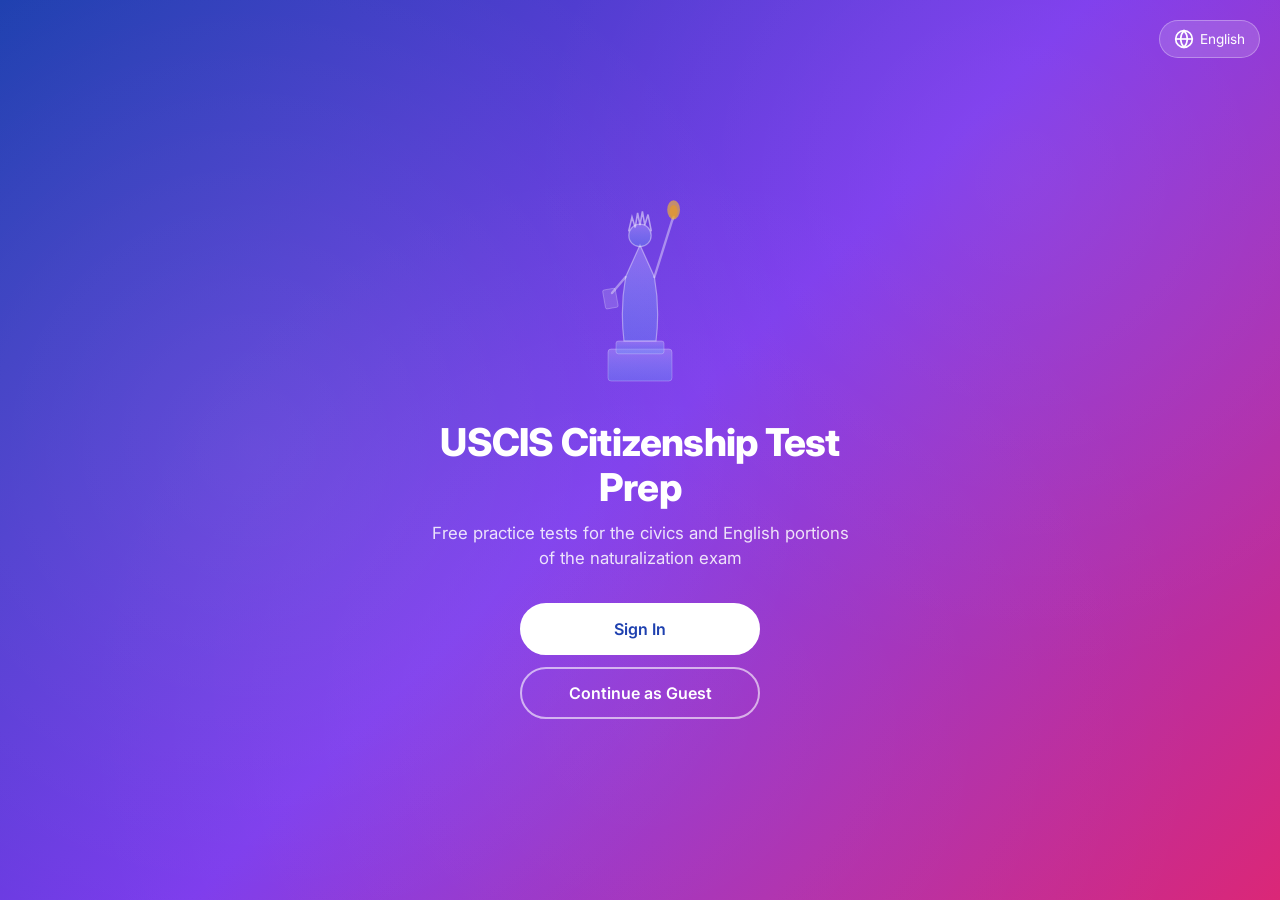
==== commit b92cade7: "Add landing page, user/guest auth, save/resume, 10-language support" ====
--- a/index.html
+++ b/index.html
@@ -13,8 +13,103 @@
     <!-- Confetti overlay -->
     <div id="confettiOverlay" class="confetti-overlay" aria-hidden="true"></div>
 
+    <!-- Save indicator toast -->
+    <div id="saveIndicator" class="save-indicator" aria-live="polite">
+        <svg viewBox="0 0 24 24" fill="none" stroke="currentColor" stroke-width="2" width="16" height="16"><path d="M22 11.08V12a10 10 0 1 1-5.93-9.14"/><polyline points="22 4 12 14.01 9 11.01"/></svg>
+        <span data-i18n="saved">Saved</span>
+    </div>
+
+    <!-- ========== LANDING PAGE ========== -->
+    <div id="landingPage" class="landing-page">
+        <div class="landing-bg">
+            <div class="hero-pattern"></div>
+        </div>
+        <!-- Language selector on landing -->
+        <div class="landing-lang">
+            <button class="lang-btn" id="landingLangBtn" aria-label="Select language">
+                <svg viewBox="0 0 24 24" fill="none" stroke="currentColor" stroke-width="2" width="20" height="20"><circle cx="12" cy="12" r="10"/><line x1="2" y1="12" x2="22" y2="12"/><path d="M12 2a15.3 15.3 0 0 1 4 10 15.3 15.3 0 0 1-4 10 15.3 15.3 0 0 1-4-10 15.3 15.3 0 0 1 4-10z"/></svg>
+                <span id="landingLangLabel">English</span>
+            </button>
+            <div class="lang-dropdown" id="landingLangDropdown" style="display:none;"></div>
+        </div>
+        <div class="landing-content">
+            <!-- Statue of Liberty SVG illustration -->
+            <div class="landing-illustration">
+                <svg viewBox="0 0 200 260" width="160" height="208" fill="none" xmlns="http://www.w3.org/2000/svg" aria-hidden="true">
+                    <defs><linearGradient id="libertyGrad" x1="0" y1="0" x2="0" y2="1"><stop offset="0%" stop-color="#a78bfa" stop-opacity="0.6"/><stop offset="100%" stop-color="#60a5fa" stop-opacity="0.3"/></linearGradient></defs>
+                    <!-- Base/pedestal -->
+                    <rect x="60" y="210" width="80" height="40" rx="4" fill="url(#libertyGrad)" stroke="rgba(255,255,255,0.3)" stroke-width="1"/>
+                    <rect x="70" y="200" width="60" height="16" rx="3" fill="url(#libertyGrad)" stroke="rgba(255,255,255,0.3)" stroke-width="1"/>
+                    <!-- Body/robe -->
+                    <path d="M100 200 L80 200 Q75 160 82 120 L100 80 L118 120 Q125 160 120 200 Z" fill="url(#libertyGrad)" stroke="rgba(255,255,255,0.4)" stroke-width="1.5"/>
+                    <!-- Head -->
+                    <circle cx="100" cy="68" r="14" fill="url(#libertyGrad)" stroke="rgba(255,255,255,0.4)" stroke-width="1.5"/>
+                    <!-- Crown -->
+                    <path d="M86 62 L90 45 L94 58 L97 40 L100 55 L103 38 L106 55 L110 42 L114 62" stroke="rgba(255,255,255,0.5)" stroke-width="2" fill="none" stroke-linecap="round"/>
+                    <!-- Torch arm -->
+                    <path d="M118 120 L140 50 L142 45" stroke="rgba(255,255,255,0.4)" stroke-width="3" fill="none" stroke-linecap="round"/>
+                    <!-- Torch flame -->
+                    <ellipse cx="142" cy="36" rx="8" ry="12" fill="#fbbf24" opacity="0.6"/>
+                    <ellipse cx="142" cy="38" rx="5" ry="8" fill="#f59e0b" opacity="0.5"/>
+                    <!-- Tablet arm -->
+                    <path d="M82 120 L65 140" stroke="rgba(255,255,255,0.4)" stroke-width="3" fill="none" stroke-linecap="round"/>
+                    <!-- Tablet -->
+                    <rect x="55" y="135" width="16" height="24" rx="2" fill="rgba(255,255,255,0.15)" stroke="rgba(255,255,255,0.3)" stroke-width="1" transform="rotate(-10 63 147)"/>
+                </svg>
+            </div>
+            <h1 class="landing-title" data-i18n="landing_title">USCIS Citizenship Test Prep</h1>
+            <p class="landing-subtitle" data-i18n="landing_subtitle">Free practice tests for the civics and English portions of the naturalization exam</p>
+            <div class="landing-ctas">
+                <button class="landing-btn landing-btn--primary" id="landingSignInBtn" data-i18n="sign_in">Sign In</button>
+                <button class="landing-btn landing-btn--outline" id="landingGuestBtn" data-i18n="continue_guest">Continue as Guest</button>
+            </div>
+
+            <!-- Auth form (hidden by default) -->
+            <div class="auth-card" id="authCard" style="display:none;">
+                <div class="auth-tabs">
+                    <button class="auth-tab active" id="authTabSignIn" data-i18n="sign_in">Sign In</button>
+                    <button class="auth-tab" id="authTabCreate" data-i18n="create_account">Create Account</button>
+                </div>
+                <!-- Sign In Form -->
+                <div class="auth-form" id="authSignInForm">
+                    <div class="auth-field">
+                        <label for="authSignInUser" data-i18n="username">Username</label>
+                        <input type="text" id="authSignInUser" autocomplete="username" spellcheck="false">
+                    </div>
+                    <div class="auth-field">
+                        <label for="authSignInPass" data-i18n="password">Password</label>
+                        <input type="password" id="authSignInPass" autocomplete="current-password">
+                    </div>
+                    <div class="auth-error" id="authSignInError"></div>
+                    <button class="landing-btn landing-btn--primary auth-submit" id="authSignInSubmit" data-i18n="sign_in">Sign In</button>
+                </div>
+                <!-- Create Account Form -->
+                <div class="auth-form" id="authCreateForm" style="display:none;">
+                    <div class="auth-field">
+                        <label for="authCreateDisplay" data-i18n="display_name">Display Name</label>
+                        <input type="text" id="authCreateDisplay" autocomplete="name" spellcheck="false">
+                    </div>
+                    <div class="auth-field">
+                        <label for="authCreateUser" data-i18n="username">Username</label>
+                        <input type="text" id="authCreateUser" autocomplete="username" spellcheck="false">
+                    </div>
+                    <div class="auth-field">
+                        <label for="authCreatePass" data-i18n="password">Password</label>
+                        <input type="password" id="authCreatePass" autocomplete="new-password">
+                    </div>
+                    <div class="auth-field">
+                        <label for="authCreateConfirm" data-i18n="confirm_password">Confirm Password</label>
+                        <input type="password" id="authCreateConfirm" autocomplete="new-password">
+                    </div>
+                    <div class="auth-error" id="authCreateError"></div>
+                    <button class="landing-btn landing-btn--primary auth-submit" id="authCreateSubmit" data-i18n="create_account">Create Account</button>
+                </div>
+            </div>
+        </div>
+    </div>
+
     <!-- Header -->
-    <header class="header" role="banner">
+    <header class="header" role="banner" id="mainHeader" style="display:none;">
         <div class="header-inner">
             <div class="brand" id="brandHome" role="button" tabindex="0" aria-label="Go to home screen">
                 <svg class="brand-icon" viewBox="0 0 24 24" fill="none" stroke="currentColor" stroke-width="2" aria-hidden="true">
@@ -26,6 +121,24 @@
                 </div>
             </div>
             <div class="header-actions">
+                <!-- Language selector in header -->
+                <div class="header-lang-wrapper">
+                    <button class="icon-btn" id="headerLangBtn" aria-label="Select language" title="Language">
+                        <svg viewBox="0 0 24 24" fill="none" stroke="currentColor" stroke-width="2" width="20" height="20"><circle cx="12" cy="12" r="10"/><line x1="2" y1="12" x2="22" y2="12"/><path d="M12 2a15.3 15.3 0 0 1 4 10 15.3 15.3 0 0 1-4 10 15.3 15.3 0 0 1-4-10 15.3 15.3 0 0 1 4-10z"/></svg>
+                    </button>
+                    <div class="lang-dropdown" id="headerLangDropdown" style="display:none;"></div>
+                </div>
+                <!-- User menu -->
+                <div class="user-menu-wrapper">
+                    <button class="user-avatar-btn" id="userAvatarBtn" aria-label="User menu" title="User menu">
+                        <span class="user-avatar-initial" id="userAvatarInitial">G</span>
+                    </button>
+                    <div class="user-dropdown" id="userDropdown" style="display:none;">
+                        <div class="user-dropdown-name" id="userDropdownName">Guest</div>
+                        <button class="user-dropdown-item" id="userSwitchBtn" data-i18n="switch_user">Switch User</button>
+                        <button class="user-dropdown-item" id="userSignOutBtn" data-i18n="sign_out">Sign Out</button>
+                    </div>
+                </div>
                 <button class="icon-btn" id="darkModeToggle" aria-label="Toggle dark mode" title="Toggle dark mode">
                     <svg class="icon-sun" viewBox="0 0 24 24" fill="none" stroke="currentColor" stroke-width="2" width="20" height="20"><circle cx="12" cy="12" r="5"/><line x1="12" y1="1" x2="12" y2="3"/><line x1="12" y1="21" x2="12" y2="23"/><line x1="4.22" y1="4.22" x2="5.64" y2="5.64"/><line x1="18.36" y1="18.36" x2="19.78" y2="19.78"/><line x1="1" y1="12" x2="3" y2="12"/><line x1="21" y1="12" x2="23" y2="12"/><line x1="4.22" y1="19.78" x2="5.64" y2="18.36"/><line x1="18.36" y1="5.64" x2="19.78" y2="4.22"/></svg>
                     <svg class="icon-moon" viewBox="0 0 24 24" fill="none" stroke="currentColor" stroke-width="2" width="20" height="20" style="display:none"><path d="M21 12.79A9 9 0 1 1 11.21 3 7 7 0 0 0 21 12.79z"/></svg>
@@ -38,7 +151,7 @@
                 </button>
                 <button class="back-btn" id="backBtn" aria-label="Go back" style="display:none;">
                     <svg viewBox="0 0 24 24" fill="none" stroke="currentColor" stroke-width="2" width="20" height="20"><path d="M19 12H5M12 19l-7-7 7-7"/></svg>
-                    <span>Back</span>
+                    <span data-i18n="back">Back</span>
                 </button>
             </div>
         </div>
@@ -110,12 +223,12 @@
     </div>
 
     <!-- ========== HOME SCREEN ========== -->
-    <main id="homeScreen" class="home-screen" role="main">
+    <main id="homeScreen" class="home-screen" role="main" style="display:none;">
         <!-- Hero -->
         <div class="hero">
             <div class="hero-pattern"></div>
             <div class="hero-content">
-                <h1 class="hero-title">Prepare for Your<br><span class="gradient-text">Citizenship Test</span></h1>
+                <h1 class="hero-title" data-i18n-html="hero_title">Prepare for Your<br><span class="gradient-text">Citizenship Test</span></h1>
                 <p class="hero-quote" id="heroQuote"></p>
             </div>
         </div>
@@ -127,11 +240,11 @@
                     <div class="streak-flame" id="streakFlame">&#128293;</div>
                     <div class="streak-info">
                         <div class="streak-count" id="homeStreakCount">0</div>
-                        <div class="streak-label">Day Streak</div>
+                        <div class="streak-label" data-i18n="day_streak">Day Streak</div>
                     </div>
                 </div>
                 <div class="achievements-card glass-card" id="achievementsCard">
-                    <div class="achievements-title">Achievements</div>
+                    <div class="achievements-title" data-i18n="achievements">Achievements</div>
                     <div class="achievements-badges" id="achievementsBadges"></div>
                 </div>
             </div>
@@ -142,7 +255,7 @@
                     <div class="home-card-icon">
                         <svg viewBox="0 0 48 48" fill="none" stroke="currentColor" stroke-width="2.5" width="48" height="48"><path d="M8 6h32v36H8z" rx="3"/><path d="M14 14h20M14 22h20M14 30h12"/><circle cx="36" cy="36" r="8" fill="var(--primary)" stroke="none" opacity="0.15"/><path d="M33 36l2 2 4-4" stroke="var(--primary)" stroke-width="2.5"/></svg>
                     </div>
-                    <h2 class="home-card-title">Civics Test</h2>
+                    <h2 class="home-card-title" data-i18n="civics_test">Civics Test</h2>
                     <p class="home-card-desc">Study the 100 or 128 civics questions for the naturalization interview.</p>
                     <div class="home-card-progress" id="civicsProgress">
                         <svg class="progress-ring-svg" viewBox="0 0 80 80">
@@ -159,7 +272,7 @@
                     <div class="home-card-icon">
                         <svg viewBox="0 0 48 48" fill="none" stroke="currentColor" stroke-width="2.5" width="48" height="48"><path d="M6 10h16v28H6z" rx="2"/><path d="M26 10h16v28H26z" rx="2"/><path d="M12 18h4M12 24h4M12 30h4M32 18h4M32 24h4M32 30h4"/><circle cx="36" cy="8" r="6" fill="var(--secondary)" stroke="none" opacity="0.15"/><path d="M33.5 8l1.5 1.5 3-3" stroke="var(--secondary)" stroke-width="2"/></svg>
                     </div>
-                    <h2 class="home-card-title">English Test</h2>
+                    <h2 class="home-card-title" data-i18n="english_test">English Test</h2>
                     <p class="home-card-desc">Practice reading, writing, and speaking for the English portion of the test.</p>
                     <div class="home-card-progress" id="englishProgress">
                         <svg class="progress-ring-svg" viewBox="0 0 80 80">
@@ -180,7 +293,7 @@
                             <polyline points="16 24 22 30 32 18" stroke-width="3" stroke-linecap="round" stroke-linejoin="round"/>
                         </svg>
                     </div>
-                    <h2 class="home-card-title">Eligibility Check</h2>
+                    <h2 class="home-card-title" data-i18n="eligibility_check">Eligibility Check</h2>
                     <p class="home-card-desc">See if you may be ready to apply for U.S. citizenship.</p>
                     <div class="home-card-progress" id="eligibilityProgress">
                         <svg class="elig-donut-svg" viewBox="0 0 80 80" id="eligDonut">
@@ -201,13 +314,13 @@
 
             <!-- Quick Stats -->
             <div class="quick-stats glass-card" id="quickStats">
-                <h3 class="quick-stats-title">Your Progress</h3>
+                <h3 class="quick-stats-title" data-i18n="your_progress">Your Progress</h3>
                 <div class="quick-stats-grid" id="quickStatsGrid"></div>
             </div>
 
             <!-- FAQ Section -->
             <div class="faq-section" id="faqSection">
-                <h2 class="faq-section-title">Common Questions &amp; Concerns</h2>
+                <h2 class="faq-section-title" data-i18n="common_questions">Common Questions &amp; Concerns</h2>
                 <p class="faq-section-subtitle">Answers to the questions applicants ask most often.</p>
 
                 <div class="faq-category">
@@ -305,7 +418,7 @@
 
             <!-- Resources Section -->
             <div class="resources-section" id="resourcesSection">
-                <h2 class="resources-section-title">Find Help Near You</h2>
+                <h2 class="resources-section-title" data-i18n="find_help">Find Help Near You</h2>
                 <p class="resources-section-subtitle">Organizations and attorneys who can help with your citizenship journey.</p>
 
                 <h3 class="resources-group-title"><span class="resource-badge resource-badge--nonprofit">Non-Profit</span> Legal Aid</h3>
@@ -771,7 +884,7 @@
         </div>
     </div>
 
-    <footer class="footer">
+    <footer class="footer" id="mainFooter" style="display:none;">
         <p>Study materials based on official USCIS test questions. This is a study aid and not affiliated with USCIS.</p>
         <p>&copy; O'Brien Immigration Law</p>
     </footer>
--- a/civics.css
+++ b/civics.css
@@ -1371,3 +1371,258 @@
     .nav-arrow { min-width: 48px; min-height: 48px; }
     .toolbar-btn { min-height: 44px; }
 }
+
+/* ============================================================
+   LANDING PAGE
+   ============================================================ */
+.landing-page {
+    min-height: 100vh;
+    display: flex;
+    flex-direction: column;
+    align-items: center;
+    justify-content: center;
+    position: relative;
+    overflow: hidden;
+}
+.landing-bg {
+    position: absolute; inset: 0;
+    background: var(--hero-gradient);
+    z-index: 0;
+}
+.landing-bg .hero-pattern { position: absolute; inset: 0; }
+.landing-lang {
+    position: absolute; top: 20px; right: 20px; z-index: 10;
+}
+.lang-btn {
+    display: flex; align-items: center; gap: 6px;
+    background: rgba(255,255,255,0.15); border: 1px solid rgba(255,255,255,0.3);
+    color: #fff; padding: 8px 14px; border-radius: 24px;
+    cursor: pointer; font-size: 0.85rem; font-family: var(--font-family);
+    backdrop-filter: blur(8px); transition: background var(--transition-fast);
+}
+.lang-btn:hover { background: rgba(255,255,255,0.25); }
+.lang-dropdown {
+    position: absolute; top: calc(100% + 8px); right: 0;
+    background: var(--bg-card); border: 1px solid var(--border-color);
+    border-radius: var(--border-radius-sm); box-shadow: var(--shadow-lg);
+    min-width: 200px; max-height: 360px; overflow-y: auto; z-index: 100;
+    padding: 4px 0;
+}
+.lang-dropdown-item {
+    display: flex; align-items: center; gap: 10px;
+    padding: 10px 16px; cursor: pointer; font-size: 0.9rem;
+    color: var(--text-primary); transition: background var(--transition-fast);
+    border: none; background: none; width: 100%; text-align: left;
+    font-family: var(--font-family);
+}
+.lang-dropdown-item:hover { background: var(--primary-lighter); }
+.lang-dropdown-item.active { font-weight: 600; color: var(--primary); }
+.lang-dropdown-item .lang-check {
+    margin-left: auto; opacity: 0; font-size: 0.85rem;
+}
+.lang-dropdown-item.active .lang-check { opacity: 1; }
+.landing-content {
+    position: relative; z-index: 1;
+    text-align: center; color: #fff;
+    padding: 20px; max-width: 500px;
+}
+.landing-illustration {
+    margin-bottom: 24px;
+    animation: landingFloat 4s ease-in-out infinite;
+}
+@keyframes landingFloat {
+    0%, 100% { transform: translateY(0); }
+    50% { transform: translateY(-10px); }
+}
+.landing-title {
+    font-size: 2.4rem; font-weight: 800;
+    letter-spacing: -0.02em; line-height: 1.15;
+    margin-bottom: 12px;
+}
+.landing-subtitle {
+    font-size: 1.05rem; opacity: 0.85; line-height: 1.5;
+    margin-bottom: 32px; max-width: 420px; margin-left: auto; margin-right: auto;
+}
+.landing-ctas {
+    display: flex; flex-direction: column; gap: 12px;
+    align-items: center;
+}
+.landing-btn {
+    display: inline-flex; align-items: center; justify-content: center;
+    padding: 14px 36px; border-radius: 50px;
+    font-size: 1rem; font-weight: 600;
+    cursor: pointer; transition: all var(--transition);
+    font-family: var(--font-family); min-width: 240px;
+    border: 2px solid rgba(255,255,255,0.6);
+}
+.landing-btn--primary {
+    background: #fff; color: #1e40af;
+    border-color: #fff;
+}
+.landing-btn--primary:hover {
+    background: #f0f6ff; transform: translateY(-2px);
+    box-shadow: 0 8px 24px rgba(0,0,0,0.15);
+}
+.landing-btn--outline {
+    background: transparent; color: #fff;
+}
+.landing-btn--outline:hover {
+    background: rgba(255,255,255,0.15);
+    transform: translateY(-2px);
+}
+
+/* Auth Card */
+.auth-card {
+    background: var(--bg-card); color: var(--text-primary);
+    border-radius: var(--border-radius); padding: 0;
+    margin-top: 24px; width: 100%; max-width: 380px;
+    box-shadow: var(--shadow-lg); overflow: hidden;
+    animation: authSlideIn 0.3s ease;
+}
+@keyframes authSlideIn {
+    from { opacity: 0; transform: translateY(16px); }
+    to { opacity: 1; transform: translateY(0); }
+}
+.auth-tabs {
+    display: flex; border-bottom: 1px solid var(--border-color);
+}
+.auth-tab {
+    flex: 1; padding: 14px; text-align: center;
+    font-size: 0.9rem; font-weight: 600;
+    cursor: pointer; border: none; background: none;
+    color: var(--text-muted); transition: all var(--transition-fast);
+    font-family: var(--font-family);
+}
+.auth-tab.active {
+    color: var(--primary);
+    box-shadow: inset 0 -2px 0 var(--primary);
+}
+.auth-form { padding: 20px 24px 24px; }
+.auth-field { margin-bottom: 14px; }
+.auth-field label {
+    display: block; font-size: 0.82rem; font-weight: 600;
+    color: var(--text-secondary); margin-bottom: 5px;
+}
+.auth-field input {
+    width: 100%; padding: 10px 14px;
+    border: 1px solid var(--border-color); border-radius: var(--border-radius-xs);
+    font-size: 0.95rem; font-family: var(--font-family);
+    background: var(--bg-page); color: var(--text-primary);
+    transition: border-color var(--transition-fast);
+}
+.auth-field input:focus {
+    outline: none; border-color: var(--primary);
+    box-shadow: 0 0 0 3px var(--primary-glow);
+}
+.auth-error {
+    color: var(--error); font-size: 0.82rem;
+    margin-bottom: 10px; min-height: 1.2em;
+}
+.auth-submit { width: 100%; margin-top: 4px; }
+
+/* ============================================================
+   USER MENU (Header)
+   ============================================================ */
+.user-menu-wrapper { position: relative; }
+.header-lang-wrapper { position: relative; }
+.header-lang-wrapper .lang-dropdown { top: calc(100% + 8px); right: 0; }
+.user-avatar-btn {
+    width: 34px; height: 34px; border-radius: 50%;
+    background: var(--primary); color: #fff;
+    border: 2px solid rgba(255,255,255,0.3);
+    display: flex; align-items: center; justify-content: center;
+    cursor: pointer; font-weight: 700; font-size: 0.85rem;
+    font-family: var(--font-family); transition: all var(--transition-fast);
+}
+.user-avatar-btn:hover { box-shadow: 0 0 0 3px var(--primary-glow); }
+.user-dropdown {
+    position: absolute; top: calc(100% + 8px); right: 0;
+    background: var(--bg-card); border: 1px solid var(--border-color);
+    border-radius: var(--border-radius-sm); box-shadow: var(--shadow-lg);
+    min-width: 180px; padding: 8px 0; z-index: 100;
+}
+.user-dropdown-name {
+    padding: 10px 16px; font-weight: 700; font-size: 0.9rem;
+    border-bottom: 1px solid var(--border-color); color: var(--text-primary);
+}
+.user-dropdown-item {
+    display: block; width: 100%; text-align: left;
+    padding: 10px 16px; font-size: 0.88rem;
+    cursor: pointer; border: none; background: none;
+    color: var(--text-secondary); font-family: var(--font-family);
+    transition: background var(--transition-fast);
+}
+.user-dropdown-item:hover { background: var(--primary-lighter); color: var(--primary); }
+
+/* ============================================================
+   SAVE INDICATOR
+   ============================================================ */
+.save-indicator {
+    position: fixed; top: 72px; right: 20px;
+    display: flex; align-items: center; gap: 6px;
+    background: var(--success-bg); color: var(--success);
+    padding: 8px 14px; border-radius: 24px;
+    font-size: 0.82rem; font-weight: 600;
+    box-shadow: var(--shadow-md);
+    opacity: 0; transform: translateY(-8px);
+    transition: opacity 0.3s ease, transform 0.3s ease;
+    pointer-events: none; z-index: 200;
+}
+.save-indicator.visible {
+    opacity: 1; transform: translateY(0);
+}
+
+/* ============================================================
+   RTL SUPPORT (Arabic)
+   ============================================================ */
+[dir="rtl"] { direction: rtl; text-align: right; }
+[dir="rtl"] .header-inner { flex-direction: row-reverse; }
+[dir="rtl"] .header-actions { flex-direction: row-reverse; }
+[dir="rtl"] .brand { flex-direction: row-reverse; text-align: right; }
+[dir="rtl"] .landing-lang { right: auto; left: 20px; }
+[dir="rtl"] .lang-dropdown { right: auto; left: 0; }
+[dir="rtl"] .user-dropdown { right: auto; left: 0; }
+[dir="rtl"] .header-lang-wrapper .lang-dropdown { right: auto; left: 0; }
+[dir="rtl"] .back-btn svg { transform: scaleX(-1); }
+[dir="rtl"] .nav-arrow-left svg { transform: scaleX(-1); }
+[dir="rtl"] .nav-arrow-right svg { transform: scaleX(-1); }
+[dir="rtl"] .faq-chevron { margin-left: 0; margin-right: auto; }
+[dir="rtl"] .toolbar-left { flex-direction: row-reverse; }
+[dir="rtl"] .toolbar-right { flex-direction: row-reverse; }
+[dir="rtl"] .eng-nav { flex-direction: row-reverse; }
+
+/* ============================================================
+   LANDING PAGE RESPONSIVE
+   ============================================================ */
+@media (max-width: 640px) {
+    .landing-title { font-size: 1.8rem; }
+    .landing-subtitle { font-size: 0.95rem; }
+    .landing-btn { min-width: 200px; padding: 12px 28px; }
+    .auth-card { max-width: 100%; }
+    .auth-form { padding: 16px 18px 20px; }
+}
+
+/* Resume prompt */
+.resume-prompt {
+    background: var(--primary-lighter); border: 1px solid var(--primary-light);
+    border-radius: var(--border-radius-sm); padding: 16px 20px;
+    margin-bottom: 16px; display: flex; align-items: center;
+    gap: 12px; flex-wrap: wrap;
+}
+.resume-prompt-text {
+    flex: 1; font-size: 0.9rem; color: var(--text-primary); font-weight: 500;
+}
+.resume-prompt-btn {
+    padding: 8px 18px; border-radius: 24px; font-size: 0.85rem;
+    font-weight: 600; cursor: pointer; border: none;
+    font-family: var(--font-family); transition: all var(--transition-fast);
+}
+.resume-prompt-btn--yes {
+    background: var(--primary); color: #fff;
+}
+.resume-prompt-btn--yes:hover { background: var(--primary-dark); }
+.resume-prompt-btn--no {
+    background: var(--bg-card); color: var(--text-secondary);
+    border: 1px solid var(--border-color);
+}
+.resume-prompt-btn--no:hover { background: var(--border-color); }
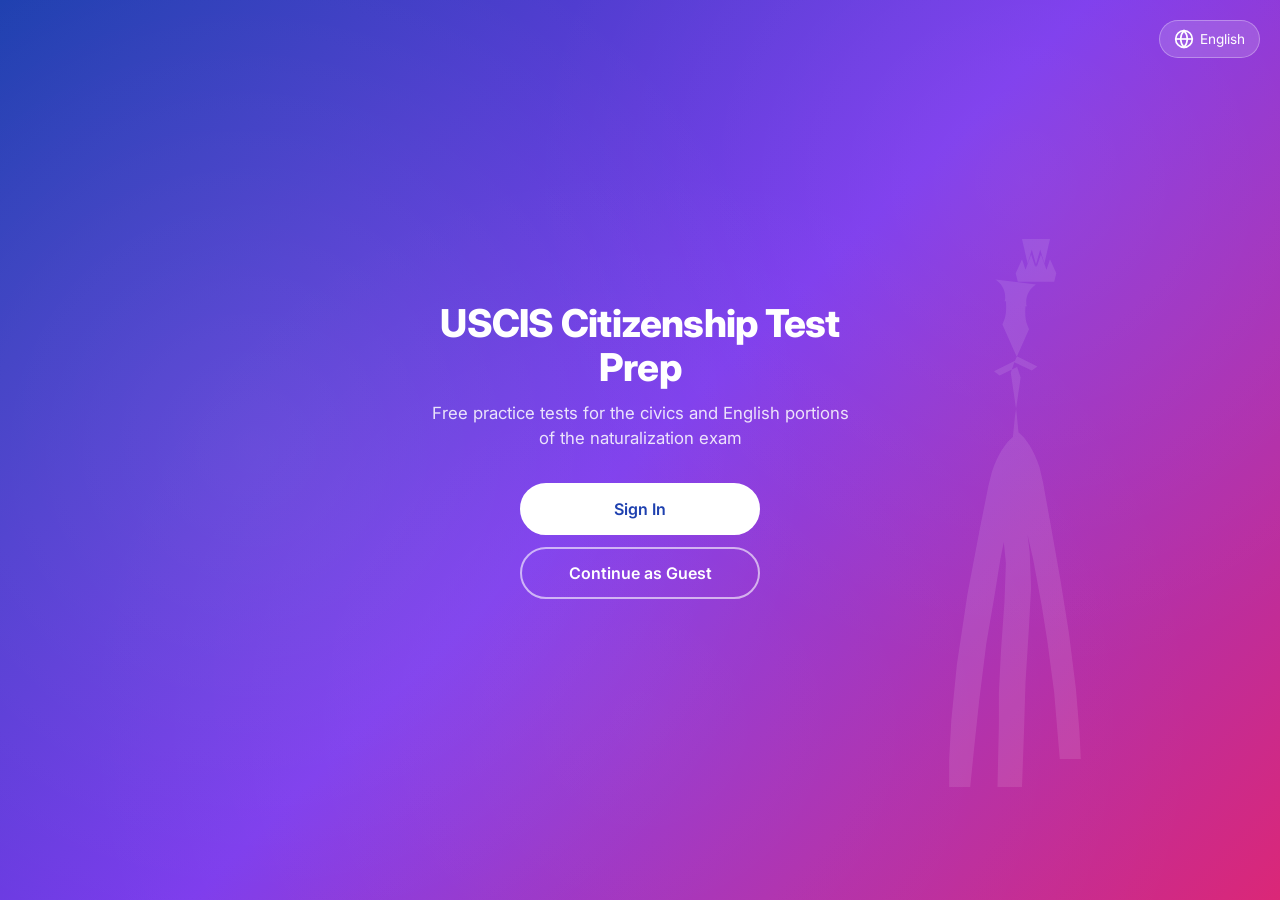
==== commit 7e19c060: "Add Liberty watermark, collapsible sections, share via SMS/email" ====
--- a/index.html
+++ b/index.html
@@ -19,6 +19,9 @@
         <span data-i18n="saved">Saved</span>
     </div>
 
+    <!-- Share toast -->
+    <div id="shareToast" class="share-toast" aria-live="polite"></div>
+
     <!-- ========== LANDING PAGE ========== -->
     <div id="landingPage" class="landing-page">
         <div class="landing-bg">
@@ -33,30 +36,6 @@
             <div class="lang-dropdown" id="landingLangDropdown" style="display:none;"></div>
         </div>
         <div class="landing-content">
-            <!-- Statue of Liberty SVG illustration -->
-            <div class="landing-illustration">
-                <svg viewBox="0 0 200 260" width="160" height="208" fill="none" xmlns="http://www.w3.org/2000/svg" aria-hidden="true">
-                    <defs><linearGradient id="libertyGrad" x1="0" y1="0" x2="0" y2="1"><stop offset="0%" stop-color="#a78bfa" stop-opacity="0.6"/><stop offset="100%" stop-color="#60a5fa" stop-opacity="0.3"/></linearGradient></defs>
-                    <!-- Base/pedestal -->
-                    <rect x="60" y="210" width="80" height="40" rx="4" fill="url(#libertyGrad)" stroke="rgba(255,255,255,0.3)" stroke-width="1"/>
-                    <rect x="70" y="200" width="60" height="16" rx="3" fill="url(#libertyGrad)" stroke="rgba(255,255,255,0.3)" stroke-width="1"/>
-                    <!-- Body/robe -->
-                    <path d="M100 200 L80 200 Q75 160 82 120 L100 80 L118 120 Q125 160 120 200 Z" fill="url(#libertyGrad)" stroke="rgba(255,255,255,0.4)" stroke-width="1.5"/>
-                    <!-- Head -->
-                    <circle cx="100" cy="68" r="14" fill="url(#libertyGrad)" stroke="rgba(255,255,255,0.4)" stroke-width="1.5"/>
-                    <!-- Crown -->
-                    <path d="M86 62 L90 45 L94 58 L97 40 L100 55 L103 38 L106 55 L110 42 L114 62" stroke="rgba(255,255,255,0.5)" stroke-width="2" fill="none" stroke-linecap="round"/>
-                    <!-- Torch arm -->
-                    <path d="M118 120 L140 50 L142 45" stroke="rgba(255,255,255,0.4)" stroke-width="3" fill="none" stroke-linecap="round"/>
-                    <!-- Torch flame -->
-                    <ellipse cx="142" cy="36" rx="8" ry="12" fill="#fbbf24" opacity="0.6"/>
-                    <ellipse cx="142" cy="38" rx="5" ry="8" fill="#f59e0b" opacity="0.5"/>
-                    <!-- Tablet arm -->
-                    <path d="M82 120 L65 140" stroke="rgba(255,255,255,0.4)" stroke-width="3" fill="none" stroke-linecap="round"/>
-                    <!-- Tablet -->
-                    <rect x="55" y="135" width="16" height="24" rx="2" fill="rgba(255,255,255,0.15)" stroke="rgba(255,255,255,0.3)" stroke-width="1" transform="rotate(-10 63 147)"/>
-                </svg>
-            </div>
             <h1 class="landing-title" data-i18n="landing_title">USCIS Citizenship Test Prep</h1>
             <p class="landing-subtitle" data-i18n="landing_subtitle">Free practice tests for the civics and English portions of the naturalization exam</p>
             <div class="landing-ctas">
@@ -139,10 +118,6 @@
                         <button class="user-dropdown-item" id="userSignOutBtn" data-i18n="sign_out">Sign Out</button>
                     </div>
                 </div>
-                <button class="icon-btn" id="darkModeToggle" aria-label="Toggle dark mode" title="Toggle dark mode">
-                    <svg class="icon-sun" viewBox="0 0 24 24" fill="none" stroke="currentColor" stroke-width="2" width="20" height="20"><circle cx="12" cy="12" r="5"/><line x1="12" y1="1" x2="12" y2="3"/><line x1="12" y1="21" x2="12" y2="23"/><line x1="4.22" y1="4.22" x2="5.64" y2="5.64"/><line x1="18.36" y1="18.36" x2="19.78" y2="19.78"/><line x1="1" y1="12" x2="3" y2="12"/><line x1="21" y1="12" x2="23" y2="12"/><line x1="4.22" y1="19.78" x2="5.64" y2="18.36"/><line x1="18.36" y1="5.64" x2="19.78" y2="4.22"/></svg>
-                    <svg class="icon-moon" viewBox="0 0 24 24" fill="none" stroke="currentColor" stroke-width="2" width="20" height="20" style="display:none"><path d="M21 12.79A9 9 0 1 1 11.21 3 7 7 0 0 0 21 12.79z"/></svg>
-                </button>
                 <button class="icon-btn" id="settingsToggle" aria-label="Settings" title="Settings">
                     <svg viewBox="0 0 24 24" fill="none" stroke="currentColor" stroke-width="2" width="20" height="20"><circle cx="12" cy="12" r="3"/><path d="M19.4 15a1.65 1.65 0 0 0 .33 1.82l.06.06a2 2 0 0 1-2.83 2.83l-.06-.06a1.65 1.65 0 0 0-1.82-.33 1.65 1.65 0 0 0-1 1.51V21a2 2 0 0 1-4 0v-.09A1.65 1.65 0 0 0 9 19.4a1.65 1.65 0 0 0-1.82.33l-.06.06a2 2 0 0 1-2.83-2.83l.06-.06A1.65 1.65 0 0 0 4.68 15a1.65 1.65 0 0 0-1.51-1H3a2 2 0 0 1 0-4h.09A1.65 1.65 0 0 0 4.6 9a1.65 1.65 0 0 0-.33-1.82l-.06-.06a2 2 0 0 1 2.83-2.83l.06.06A1.65 1.65 0 0 0 9 4.68a1.65 1.65 0 0 0 1-1.51V3a2 2 0 0 1 4 0v.09a1.65 1.65 0 0 0 1 1.51 1.65 1.65 0 0 0 1.82-.33l.06-.06a2 2 0 0 1 2.83 2.83l-.06.06A1.65 1.65 0 0 0 19.4 9a1.65 1.65 0 0 0 1.51 1H21a2 2 0 0 1 0 4h-.09a1.65 1.65 0 0 0-1.51 1z"/></svg>
                 </button>
@@ -205,7 +180,6 @@
                     <div class="shortcut-item"><kbd>S</kbd><span>Shuffle cards</span></div>
                     <div class="shortcut-item"><kbd>1</kbd><span>I Got It Right</span></div>
                     <div class="shortcut-item"><kbd>2</kbd><span>I Got It Wrong</span></div>
-                    <div class="shortcut-item"><kbd>D</kbd><span>Toggle dark mode</span></div>
                 </div>
             </div>
         </div>
@@ -251,6 +225,30 @@
 
             <!-- Main cards -->
             <div class="home-cards">
+                <button class="home-card glass-card" id="eligibilityCard" aria-label="N-400 Eligibility Check">
+                    <div class="home-card-icon">
+                        <svg viewBox="0 0 48 48" fill="none" stroke="currentColor" stroke-width="2.5" width="48" height="48">
+                            <path d="M24 4L6 12v12c0 11 8 18 18 22 10-4 18-11 18-22V12L24 4z" fill="var(--success)" stroke="none" opacity="0.15"/>
+                            <path d="M24 4L6 12v12c0 11 8 18 18 22 10-4 18-11 18-22V12L24 4z"/>
+                            <polyline points="16 24 22 30 32 18" stroke-width="3" stroke-linecap="round" stroke-linejoin="round"/>
+                        </svg>
+                    </div>
+                    <h2 class="home-card-title" data-i18n="eligibility_check">Eligibility Check</h2>
+                    <p class="home-card-desc">See if you may be ready to apply for U.S. citizenship based on the N-400 requirements.</p>
+                    <div class="home-card-progress" id="eligibilityProgress">
+                        <svg class="elig-donut-svg" viewBox="0 0 80 80" id="eligDonut">
+                            <circle class="progress-ring-bg" cx="40" cy="40" r="34" fill="none" stroke-width="6"/>
+                            <circle class="elig-donut-green" cx="40" cy="40" r="34" fill="none" stroke-width="6" stroke-dasharray="0 213.63" stroke-dashoffset="0"/>
+                            <circle class="elig-donut-yellow" cx="40" cy="40" r="34" fill="none" stroke-width="6" stroke-dasharray="0 213.63" stroke-dashoffset="0"/>
+                            <circle class="elig-donut-red" cx="40" cy="40" r="34" fill="none" stroke-width="6" stroke-dasharray="0 213.63" stroke-dashoffset="0"/>
+                            <circle class="elig-donut-gray" cx="40" cy="40" r="34" fill="none" stroke-width="6" stroke-dasharray="0 213.63" stroke-dashoffset="0"/>
+                        </svg>
+                        <span class="progress-ring-text" id="eligRingText"></span>
+                    </div>
+                    <div class="home-card-status" id="eligibilityStatus"></div>
+                    <span class="home-card-action" data-i18n="check_now">Check Now <svg viewBox="0 0 24 24" fill="none" stroke="currentColor" stroke-width="2.5" width="16" height="16"><line x1="5" y1="12" x2="19" y2="12"/><polyline points="12 5 19 12 12 19"/></svg></span>
+                </button>
+
                 <button class="home-card glass-card" id="civicsCard" aria-label="Practice Civics Test">
                     <div class="home-card-icon">
                         <svg viewBox="0 0 48 48" fill="none" stroke="currentColor" stroke-width="2.5" width="48" height="48"><path d="M8 6h32v36H8z" rx="3"/><path d="M14 14h20M14 22h20M14 30h12"/><circle cx="36" cy="36" r="8" fill="var(--primary)" stroke="none" opacity="0.15"/><path d="M33 36l2 2 4-4" stroke="var(--primary)" stroke-width="2.5"/></svg>
@@ -265,7 +263,7 @@
                         <span class="progress-ring-text" id="civicsRingText">0%</span>
                     </div>
                     <div class="home-card-status" id="civicsStatus"></div>
-                    <span class="home-card-action">Start Studying <svg viewBox="0 0 24 24" fill="none" stroke="currentColor" stroke-width="2.5" width="16" height="16"><line x1="5" y1="12" x2="19" y2="12"/><polyline points="12 5 19 12 12 19"/></svg></span>
+                    <span class="home-card-action" data-i18n="start_studying">Start Studying <svg viewBox="0 0 24 24" fill="none" stroke="currentColor" stroke-width="2.5" width="16" height="16"><line x1="5" y1="12" x2="19" y2="12"/><polyline points="12 5 19 12 12 19"/></svg></span>
                 </button>
 
                 <button class="home-card glass-card" id="englishCard" aria-label="Practice English Test">
@@ -282,30 +280,7 @@
                         <span class="progress-ring-text" id="englishRingText">0%</span>
                     </div>
                     <div class="home-card-status" id="englishStatus"></div>
-                    <span class="home-card-action">Start Practicing <svg viewBox="0 0 24 24" fill="none" stroke="currentColor" stroke-width="2.5" width="16" height="16"><line x1="5" y1="12" x2="19" y2="12"/><polyline points="12 5 19 12 12 19"/></svg></span>
-                </button>
-
-                <button class="home-card glass-card" id="eligibilityCard" aria-label="N-400 Eligibility Check">
-                    <div class="home-card-icon">
-                        <svg viewBox="0 0 48 48" fill="none" stroke="currentColor" stroke-width="2.5" width="48" height="48">
-                            <path d="M24 4L6 12v12c0 11 8 18 18 22 10-4 18-11 18-22V12L24 4z" fill="var(--success)" stroke="none" opacity="0.15"/>
-                            <path d="M24 4L6 12v12c0 11 8 18 18 22 10-4 18-11 18-22V12L24 4z"/>
-                            <polyline points="16 24 22 30 32 18" stroke-width="3" stroke-linecap="round" stroke-linejoin="round"/>
-                        </svg>
-                    </div>
-                    <h2 class="home-card-title" data-i18n="eligibility_check">Eligibility Check</h2>
-                    <p class="home-card-desc">See if you may be ready to apply for U.S. citizenship.</p>
-                    <div class="home-card-progress" id="eligibilityProgress">
-                        <svg class="elig-donut-svg" viewBox="0 0 80 80" id="eligDonut">
-                            <circle class="progress-ring-bg" cx="40" cy="40" r="34" fill="none" stroke-width="6"/>
-                            <circle class="elig-donut-green" cx="40" cy="40" r="34" fill="none" stroke-width="6" stroke-dasharray="0 213.63" stroke-dashoffset="0"/>
-                            <circle class="elig-donut-yellow" cx="40" cy="40" r="34" fill="none" stroke-width="6" stroke-dasharray="0 213.63" stroke-dashoffset="0"/>
-                            <circle class="elig-donut-red" cx="40" cy="40" r="34" fill="none" stroke-width="6" stroke-dasharray="0 213.63" stroke-dashoffset="0"/>
-                        </svg>
-                        <span class="progress-ring-text" id="eligRingText"></span>
-                    </div>
-                    <div class="home-card-status" id="eligibilityStatus"></div>
-                    <span class="home-card-action">Check Now <svg viewBox="0 0 24 24" fill="none" stroke="currentColor" stroke-width="2.5" width="16" height="16"><line x1="5" y1="12" x2="19" y2="12"/><polyline points="12 5 19 12 12 19"/></svg></span>
+                    <span class="home-card-action" data-i18n="start_practicing">Start Practicing <svg viewBox="0 0 24 24" fill="none" stroke="currentColor" stroke-width="2.5" width="16" height="16"><line x1="5" y1="12" x2="19" y2="12"/><polyline points="12 5 19 12 12 19"/></svg></span>
                 </button>
             </div>
 
@@ -318,108 +293,156 @@
                 <div class="quick-stats-grid" id="quickStatsGrid"></div>
             </div>
 
-            <!-- FAQ Section -->
-            <div class="faq-section" id="faqSection">
-                <h2 class="faq-section-title" data-i18n="common_questions">Common Questions &amp; Concerns</h2>
-                <p class="faq-section-subtitle">Answers to the questions applicants ask most often.</p>
+            <!-- Share with a Friend -->
+            <div class="share-section" id="shareSection">
+                <button class="share-toggle-btn" id="shareToggleBtn">
+                    <svg viewBox="0 0 24 24" fill="none" stroke="currentColor" stroke-width="2" width="20" height="20"><circle cx="18" cy="5" r="3"/><circle cx="6" cy="12" r="3"/><circle cx="18" cy="19" r="3"/><line x1="8.59" y1="13.51" x2="15.42" y2="17.49"/><line x1="15.41" y1="6.51" x2="8.59" y2="10.49"/></svg>
+                    <span data-i18n="share_with_friend">Share with a Friend</span>
+                </button>
+                <div class="share-card glass-card" id="shareCard" style="display:none;">
+                    <div class="share-tabs">
+                        <button class="share-tab active" id="shareTabSms" data-i18n="share_tab_sms">Text Message</button>
+                        <button class="share-tab" id="shareTabEmail" data-i18n="share_tab_email">Email</button>
+                    </div>
+                    <div class="share-form" id="shareSmsForm">
+                        <div class="share-field">
+                            <label for="sharePhone" data-i18n="share_phone_label">Phone Number</label>
+                            <input type="tel" id="sharePhone" placeholder="+1 (555) 123-4567" autocomplete="tel">
+                        </div>
+                        <div class="share-field">
+                            <label for="shareSmsLang" data-i18n="share_language_label">Message Language</label>
+                            <select id="shareSmsLang" class="share-lang-select"></select>
+                        </div>
+                        <div class="share-preview" id="shareSmsPreview"></div>
+                        <button class="share-send-btn" id="shareSendSms" data-i18n="share_send">Send</button>
+                    </div>
+                    <div class="share-form" id="shareEmailForm" style="display:none;">
+                        <div class="share-field">
+                            <label for="shareEmail" data-i18n="share_email_label">Email Address</label>
+                            <input type="email" id="shareEmail" placeholder="friend@example.com" autocomplete="email">
+                        </div>
+                        <div class="share-field">
+                            <label for="shareEmailLang" data-i18n="share_language_label">Message Language</label>
+                            <select id="shareEmailLang" class="share-lang-select"></select>
+                        </div>
+                        <div class="share-preview" id="shareEmailPreview"></div>
+                        <div class="share-email-note" id="shareEmailNote" style="display:none;" data-i18n="share_email_coming_soon">Email sharing coming soon. Use text message for now.</div>
+                        <button class="share-send-btn" id="shareSendEmail" data-i18n="share_send">Send</button>
+                    </div>
+                </div>
+            </div>
+
+            <!-- FAQ Section (collapsible) -->
+            <div class="collapsible-section" id="faqSection">
+                <button class="collapsible-header" id="faqToggle" aria-expanded="false">
+                    <h2 class="collapsible-title" data-i18n="common_questions">Common Questions &amp; Concerns</h2>
+                    <span class="collapsible-chevron"><svg viewBox="0 0 24 24" fill="none" stroke="currentColor" stroke-width="2.5" width="20" height="20"><polyline points="6 9 12 15 18 9"/></svg></span>
+                </button>
+                <div class="collapsible-body" id="faqBody">
+                <p class="faq-section-subtitle" data-i18n="faq_subtitle">Answers to the questions applicants ask most often.</p>
 
                 <div class="faq-category">
-                    <h3 class="faq-category-title"><span class="faq-cat-icon">&#128176;</span> Money &amp; Costs</h3>
-                    <div class="faq-item">
-                        <button class="faq-question" aria-expanded="false">How much does it cost to apply for citizenship?<span class="faq-chevron"><svg viewBox="0 0 24 24" fill="none" stroke="currentColor" stroke-width="2.5" width="18" height="18"><polyline points="6 9 12 15 18 9"/></svg></span></button>
-                        <div class="faq-answer"><p>The N-400 filing fee is $760 (or $710 online). Fee waivers are available for low-income applicants using Form I-912.</p></div>
-                    </div>
-                    <div class="faq-item">
-                        <button class="faq-question" aria-expanded="false">Can I get help paying for it?<span class="faq-chevron"><svg viewBox="0 0 24 24" fill="none" stroke="currentColor" stroke-width="2.5" width="18" height="18"><polyline points="6 9 12 15 18 9"/></svg></span></button>
-                        <div class="faq-answer"><p>Yes. Many non-profit organizations offer fee assistance. See the resources section below.</p></div>
+                    <h3 class="faq-category-title"><span class="faq-cat-icon">&#128176;</span> <span data-i18n="faq_cat_money">Money &amp; Costs</span></h3>
+                    <div class="faq-item">
+                        <button class="faq-question" aria-expanded="false"><span data-i18n="faq_q_cost">How much does it cost to apply for citizenship?</span><span class="faq-chevron"><svg viewBox="0 0 24 24" fill="none" stroke="currentColor" stroke-width="2.5" width="18" height="18"><polyline points="6 9 12 15 18 9"/></svg></span></button>
+                        <div class="faq-answer"><p data-i18n="faq_a_cost">The N-400 filing fee is $760 (or $710 online). Fee waivers are available for low-income applicants using Form I-912.</p></div>
+                    </div>
+                    <div class="faq-item">
+                        <button class="faq-question" aria-expanded="false"><span data-i18n="faq_q_fee_help">Can I get help paying for it?</span><span class="faq-chevron"><svg viewBox="0 0 24 24" fill="none" stroke="currentColor" stroke-width="2.5" width="18" height="18"><polyline points="6 9 12 15 18 9"/></svg></span></button>
+                        <div class="faq-answer"><p data-i18n="faq_a_fee_help">Yes. Many non-profit organizations offer fee assistance. See the resources section below.</p></div>
                     </div>
                 </div>
 
                 <div class="faq-category">
-                    <h3 class="faq-category-title"><span class="faq-cat-icon">&#128274;</span> Privacy &amp; Safety</h3>
-                    <div class="faq-item">
-                        <button class="faq-question" aria-expanded="false">Will my information be shared?<span class="faq-chevron"><svg viewBox="0 0 24 24" fill="none" stroke="currentColor" stroke-width="2.5" width="18" height="18"><polyline points="6 9 12 15 18 9"/></svg></span></button>
-                        <div class="faq-answer"><p>USCIS keeps your application confidential. Information is protected under federal privacy laws.</p></div>
-                    </div>
-                    <div class="faq-item">
-                        <button class="faq-question" aria-expanded="false">Can I apply if I'm in a domestic violence situation?<span class="faq-chevron"><svg viewBox="0 0 24 24" fill="none" stroke="currentColor" stroke-width="2.5" width="18" height="18"><polyline points="6 9 12 15 18 9"/></svg></span></button>
-                        <div class="faq-answer"><p>Yes. VAWA (Violence Against Women Act) protections may apply. Contact a legal aid organization for confidential help.</p></div>
+                    <h3 class="faq-category-title"><span class="faq-cat-icon">&#128274;</span> <span data-i18n="faq_cat_privacy">Privacy &amp; Safety</span></h3>
+                    <div class="faq-item">
+                        <button class="faq-question" aria-expanded="false"><span data-i18n="faq_q_info_shared">Will my information be shared?</span><span class="faq-chevron"><svg viewBox="0 0 24 24" fill="none" stroke="currentColor" stroke-width="2.5" width="18" height="18"><polyline points="6 9 12 15 18 9"/></svg></span></button>
+                        <div class="faq-answer"><p data-i18n="faq_a_info_shared">USCIS keeps your application confidential. Information is protected under federal privacy laws.</p></div>
+                    </div>
+                    <div class="faq-item">
+                        <button class="faq-question" aria-expanded="false"><span data-i18n="faq_q_dv">Can I apply if I'm in a domestic violence situation?</span><span class="faq-chevron"><svg viewBox="0 0 24 24" fill="none" stroke="currentColor" stroke-width="2.5" width="18" height="18"><polyline points="6 9 12 15 18 9"/></svg></span></button>
+                        <div class="faq-answer"><p data-i18n="faq_a_dv">Yes. VAWA (Violence Against Women Act) protections may apply. Contact a legal aid organization for confidential help.</p></div>
                     </div>
                 </div>
 
                 <div class="faq-category">
-                    <h3 class="faq-category-title"><span class="faq-cat-icon">&#9878;&#65039;</span> Criminal Background</h3>
-                    <div class="faq-item">
-                        <button class="faq-question" aria-expanded="false">I was arrested but charges were dropped. Do I still have to disclose it?<span class="faq-chevron"><svg viewBox="0 0 24 24" fill="none" stroke="currentColor" stroke-width="2.5" width="18" height="18"><polyline points="6 9 12 15 18 9"/></svg></span></button>
-                        <div class="faq-answer"><p>Yes. You must disclose ALL arrests, charges, citations, and detentions &mdash; even if dismissed, expunged, or sealed.</p></div>
-                    </div>
-                    <div class="faq-item">
-                        <button class="faq-question" aria-expanded="false">Will a DUI prevent me from becoming a citizen?<span class="faq-chevron"><svg viewBox="0 0 24 24" fill="none" stroke="currentColor" stroke-width="2.5" width="18" height="18"><polyline points="6 9 12 15 18 9"/></svg></span></button>
-                        <div class="faq-answer"><p>A single DUI is typically not a bar, but two or more DUIs may be. Consult an immigration attorney.</p></div>
-                    </div>
-                    <div class="faq-item">
-                        <button class="faq-question" aria-expanded="false">I had a juvenile offense. Does that count?<span class="faq-chevron"><svg viewBox="0 0 24 24" fill="none" stroke="currentColor" stroke-width="2.5" width="18" height="18"><polyline points="6 9 12 15 18 9"/></svg></span></button>
-                        <div class="faq-answer"><p>Juvenile offenses may still need to be disclosed. Consult an attorney for guidance.</p></div>
+                    <h3 class="faq-category-title"><span class="faq-cat-icon">&#9878;&#65039;</span> <span data-i18n="faq_cat_criminal">Criminal Background</span></h3>
+                    <div class="faq-item">
+                        <button class="faq-question" aria-expanded="false"><span data-i18n="faq_q_arrested_dropped">I was arrested but charges were dropped. Do I still have to disclose it?</span><span class="faq-chevron"><svg viewBox="0 0 24 24" fill="none" stroke="currentColor" stroke-width="2.5" width="18" height="18"><polyline points="6 9 12 15 18 9"/></svg></span></button>
+                        <div class="faq-answer"><p data-i18n="faq_a_arrested_dropped">Yes. You must disclose ALL arrests, charges, citations, and detentions &mdash; even if dismissed, expunged, or sealed.</p></div>
+                    </div>
+                    <div class="faq-item">
+                        <button class="faq-question" aria-expanded="false"><span data-i18n="faq_q_dui">Will a DUI prevent me from becoming a citizen?</span><span class="faq-chevron"><svg viewBox="0 0 24 24" fill="none" stroke="currentColor" stroke-width="2.5" width="18" height="18"><polyline points="6 9 12 15 18 9"/></svg></span></button>
+                        <div class="faq-answer"><p data-i18n="faq_a_dui">A single DUI is typically not a bar, but two or more DUIs may be. Consult an immigration attorney.</p></div>
+                    </div>
+                    <div class="faq-item">
+                        <button class="faq-question" aria-expanded="false"><span data-i18n="faq_q_juvenile">I had a juvenile offense. Does that count?</span><span class="faq-chevron"><svg viewBox="0 0 24 24" fill="none" stroke="currentColor" stroke-width="2.5" width="18" height="18"><polyline points="6 9 12 15 18 9"/></svg></span></button>
+                        <div class="faq-answer"><p data-i18n="faq_a_juvenile">Juvenile offenses may still need to be disclosed. Consult an attorney for guidance.</p></div>
                     </div>
                 </div>
 
                 <div class="faq-category">
-                    <h3 class="faq-category-title"><span class="faq-cat-icon">&#128203;</span> Taxes</h3>
-                    <div class="faq-item">
-                        <button class="faq-question" aria-expanded="false">What if I missed filing taxes for one year?<span class="faq-chevron"><svg viewBox="0 0 24 24" fill="none" stroke="currentColor" stroke-width="2.5" width="18" height="18"><polyline points="6 9 12 15 18 9"/></svg></span></button>
-                        <div class="faq-answer"><p>File the missing return(s) before your interview. Bring IRS tax transcripts as proof.</p></div>
-                    </div>
-                    <div class="faq-item">
-                        <button class="faq-question" aria-expanded="false">Do I need to bring tax documents to my interview?<span class="faq-chevron"><svg viewBox="0 0 24 24" fill="none" stroke="currentColor" stroke-width="2.5" width="18" height="18"><polyline points="6 9 12 15 18 9"/></svg></span></button>
-                        <div class="faq-answer"><p>Yes. Bring IRS tax transcripts for the past 3&ndash;5 years (depending on your track).</p></div>
+                    <h3 class="faq-category-title"><span class="faq-cat-icon">&#128203;</span> <span data-i18n="faq_cat_taxes">Taxes</span></h3>
+                    <div class="faq-item">
+                        <button class="faq-question" aria-expanded="false"><span data-i18n="faq_q_missed_taxes">What if I missed filing taxes for one year?</span><span class="faq-chevron"><svg viewBox="0 0 24 24" fill="none" stroke="currentColor" stroke-width="2.5" width="18" height="18"><polyline points="6 9 12 15 18 9"/></svg></span></button>
+                        <div class="faq-answer"><p data-i18n="faq_a_missed_taxes">File the missing return(s) before your interview. Bring IRS tax transcripts as proof.</p></div>
+                    </div>
+                    <div class="faq-item">
+                        <button class="faq-question" aria-expanded="false"><span data-i18n="faq_q_tax_docs">Do I need to bring tax documents to my interview?</span><span class="faq-chevron"><svg viewBox="0 0 24 24" fill="none" stroke="currentColor" stroke-width="2.5" width="18" height="18"><polyline points="6 9 12 15 18 9"/></svg></span></button>
+                        <div class="faq-answer"><p data-i18n="faq_a_tax_docs">Yes. Bring IRS tax transcripts for the past 3&ndash;5 years (depending on your track).</p></div>
                     </div>
                 </div>
 
                 <div class="faq-category">
-                    <h3 class="faq-category-title"><span class="faq-cat-icon">&#9992;&#65039;</span> Travel</h3>
-                    <div class="faq-item">
-                        <button class="faq-question" aria-expanded="false">Can I travel while my N-400 is pending?<span class="faq-chevron"><svg viewBox="0 0 24 24" fill="none" stroke="currentColor" stroke-width="2.5" width="18" height="18"><polyline points="6 9 12 15 18 9"/></svg></span></button>
-                        <div class="faq-answer"><p>Yes, but extended travel during the process could cause issues. Keep trips short.</p></div>
-                    </div>
-                    <div class="faq-item">
-                        <button class="faq-question" aria-expanded="false">I took a long trip. Is my application ruined?<span class="faq-chevron"><svg viewBox="0 0 24 24" fill="none" stroke="currentColor" stroke-width="2.5" width="18" height="18"><polyline points="6 9 12 15 18 9"/></svg></span></button>
-                        <div class="faq-answer"><p>Not necessarily. Trips under 6 months are usually fine. 6&ndash;12 months need explanation. Over 1 year may require restarting.</p></div>
+                    <h3 class="faq-category-title"><span class="faq-cat-icon">&#9992;&#65039;</span> <span data-i18n="faq_cat_travel">Travel</span></h3>
+                    <div class="faq-item">
+                        <button class="faq-question" aria-expanded="false"><span data-i18n="faq_q_travel_pending">Can I travel while my N-400 is pending?</span><span class="faq-chevron"><svg viewBox="0 0 24 24" fill="none" stroke="currentColor" stroke-width="2.5" width="18" height="18"><polyline points="6 9 12 15 18 9"/></svg></span></button>
+                        <div class="faq-answer"><p data-i18n="faq_a_travel_pending">Yes, but extended travel during the process could cause issues. Keep trips short.</p></div>
+                    </div>
+                    <div class="faq-item">
+                        <button class="faq-question" aria-expanded="false"><span data-i18n="faq_q_long_trip">I took a long trip. Is my application ruined?</span><span class="faq-chevron"><svg viewBox="0 0 24 24" fill="none" stroke="currentColor" stroke-width="2.5" width="18" height="18"><polyline points="6 9 12 15 18 9"/></svg></span></button>
+                        <div class="faq-answer"><p data-i18n="faq_a_long_trip">Not necessarily. Trips under 6 months are usually fine. 6&ndash;12 months need explanation. Over 1 year may require restarting.</p></div>
                     </div>
                 </div>
 
                 <div class="faq-category">
-                    <h3 class="faq-category-title"><span class="faq-cat-icon">&#128179;</span> Green Card Issues</h3>
-                    <div class="faq-item">
-                        <button class="faq-question" aria-expanded="false">My green card expired. Can I still apply?<span class="faq-chevron"><svg viewBox="0 0 24 24" fill="none" stroke="currentColor" stroke-width="2.5" width="18" height="18"><polyline points="6 9 12 15 18 9"/></svg></span></button>
-                        <div class="faq-answer"><p>Yes. An expired green card does not affect your immigration status. You can apply with an expired card.</p></div>
-                    </div>
-                    <div class="faq-item">
-                        <button class="faq-question" aria-expanded="false">I got my green card through marriage but I'm now divorced. Can I still apply?<span class="faq-chevron"><svg viewBox="0 0 24 24" fill="none" stroke="currentColor" stroke-width="2.5" width="18" height="18"><polyline points="6 9 12 15 18 9"/></svg></span></button>
-                        <div class="faq-answer"><p>If you've been an LPR for 5+ years, yes (using the standard 5-year track, not the 3-year married track).</p></div>
+                    <h3 class="faq-category-title"><span class="faq-cat-icon">&#128179;</span> <span data-i18n="faq_cat_green_card">Green Card Issues</span></h3>
+                    <div class="faq-item">
+                        <button class="faq-question" aria-expanded="false"><span data-i18n="faq_q_expired_gc">My green card expired. Can I still apply?</span><span class="faq-chevron"><svg viewBox="0 0 24 24" fill="none" stroke="currentColor" stroke-width="2.5" width="18" height="18"><polyline points="6 9 12 15 18 9"/></svg></span></button>
+                        <div class="faq-answer"><p data-i18n="faq_a_expired_gc">Yes. An expired green card does not affect your immigration status. You can apply with an expired card.</p></div>
+                    </div>
+                    <div class="faq-item">
+                        <button class="faq-question" aria-expanded="false"><span data-i18n="faq_q_divorced">I got my green card through marriage but I'm now divorced. Can I still apply?</span><span class="faq-chevron"><svg viewBox="0 0 24 24" fill="none" stroke="currentColor" stroke-width="2.5" width="18" height="18"><polyline points="6 9 12 15 18 9"/></svg></span></button>
+                        <div class="faq-answer"><p data-i18n="faq_a_divorced">If you've been an LPR for 5+ years, yes (using the standard 5-year track, not the 3-year married track).</p></div>
                     </div>
                 </div>
 
                 <div class="faq-category">
-                    <h3 class="faq-category-title"><span class="faq-cat-icon">&#128221;</span> General Process</h3>
-                    <div class="faq-item">
-                        <button class="faq-question" aria-expanded="false">How long does the process take?<span class="faq-chevron"><svg viewBox="0 0 24 24" fill="none" stroke="currentColor" stroke-width="2.5" width="18" height="18"><polyline points="6 9 12 15 18 9"/></svg></span></button>
-                        <div class="faq-answer"><p>Currently 6&ndash;12 months from filing to oath ceremony, depending on your location.</p></div>
-                    </div>
-                    <div class="faq-item">
-                        <button class="faq-question" aria-expanded="false">What happens at the interview?<span class="faq-chevron"><svg viewBox="0 0 24 24" fill="none" stroke="currentColor" stroke-width="2.5" width="18" height="18"><polyline points="6 9 12 15 18 9"/></svg></span></button>
-                        <div class="faq-answer"><p>A USCIS officer will review your N-400, test your English, ask civics questions, and ask about your background.</p></div>
-                    </div>
-                    <div class="faq-item">
-                        <button class="faq-question" aria-expanded="false">Can I bring an interpreter?<span class="faq-chevron"><svg viewBox="0 0 24 24" fill="none" stroke="currentColor" stroke-width="2.5" width="18" height="18"><polyline points="6 9 12 15 18 9"/></svg></span></button>
-                        <div class="faq-answer"><p>Only if you qualify for the English test exemption. Otherwise, the interview is conducted in English.</p></div>
-                    </div>
-                </div>
-            </div>
-
-            <!-- Resources Section -->
-            <div class="resources-section" id="resourcesSection">
-                <h2 class="resources-section-title" data-i18n="find_help">Find Help Near You</h2>
-                <p class="resources-section-subtitle">Organizations and attorneys who can help with your citizenship journey.</p>
+                    <h3 class="faq-category-title"><span class="faq-cat-icon">&#128221;</span> <span data-i18n="faq_cat_process">General Process</span></h3>
+                    <div class="faq-item">
+                        <button class="faq-question" aria-expanded="false"><span data-i18n="faq_q_how_long">How long does the process take?</span><span class="faq-chevron"><svg viewBox="0 0 24 24" fill="none" stroke="currentColor" stroke-width="2.5" width="18" height="18"><polyline points="6 9 12 15 18 9"/></svg></span></button>
+                        <div class="faq-answer"><p data-i18n="faq_a_how_long">Currently 6&ndash;12 months from filing to oath ceremony, depending on your location.</p></div>
+                    </div>
+                    <div class="faq-item">
+                        <button class="faq-question" aria-expanded="false"><span data-i18n="faq_q_interview">What happens at the interview?</span><span class="faq-chevron"><svg viewBox="0 0 24 24" fill="none" stroke="currentColor" stroke-width="2.5" width="18" height="18"><polyline points="6 9 12 15 18 9"/></svg></span></button>
+                        <div class="faq-answer"><p data-i18n="faq_a_interview">A USCIS officer will review your N-400, test your English, ask civics questions, and ask about your background.</p></div>
+                    </div>
+                    <div class="faq-item">
+                        <button class="faq-question" aria-expanded="false"><span data-i18n="faq_q_interpreter">Can I bring an interpreter?</span><span class="faq-chevron"><svg viewBox="0 0 24 24" fill="none" stroke="currentColor" stroke-width="2.5" width="18" height="18"><polyline points="6 9 12 15 18 9"/></svg></span></button>
+                        <div class="faq-answer"><p data-i18n="faq_a_interpreter">Only if you qualify for the English test exemption. Otherwise, the interview is conducted in English.</p></div>
+                    </div>
+                </div>
+                </div>
+            </div>
+
+            <!-- Resources Section (collapsible) -->
+            <div class="collapsible-section" id="resourcesSection">
+                <button class="collapsible-header" id="resourcesToggle" aria-expanded="false">
+                    <h2 class="collapsible-title" data-i18n="find_help">Find Help Near You</h2>
+                    <span class="collapsible-chevron"><svg viewBox="0 0 24 24" fill="none" stroke="currentColor" stroke-width="2.5" width="20" height="20"><polyline points="6 9 12 15 18 9"/></svg></span>
+                </button>
+                <div class="collapsible-body" id="resourcesBody">
+                <p class="resources-section-subtitle" data-i18n="resources_subtitle">Organizations and attorneys who can help with your citizenship journey.</p>
 
                 <h3 class="resources-group-title"><span class="resource-badge resource-badge--nonprofit">Non-Profit</span> Legal Aid</h3>
                 <div class="resources-grid">
@@ -469,7 +492,8 @@
                     </div>
                 </div>
 
-                <p class="resources-disclaimer">This is a demo list. Contact information is for illustration purposes.</p>
+                <p class="resources-disclaimer" data-i18n="resources_disclaimer">This is a demo list. Contact information is for illustration purposes.</p>
+                </div>
             </div>
         </div>
     </main>
@@ -696,6 +720,7 @@
                 <div class="practice-question-text" id="practiceQuestionText"></div>
                 <div class="practice-choices" id="practiceChoices" role="radiogroup" aria-label="Answer choices"></div>
                 <button class="primary-btn" id="practiceSubmitAnswer" disabled>Submit Answer</button>
+                <div style="text-align:center;" id="practiceSaveBtnArea"></div>
             </div>
             <div id="practiceResults" class="practice-results" style="display:none;">
                 <div class="results-card glass-card">
--- a/civics.css
+++ b/civics.css
@@ -55,43 +55,6 @@
     --font-family: 'Inter', -apple-system, BlinkMacSystemFont, 'Segoe UI', Roboto, sans-serif;
 }
 
-/* ---- Dark Mode ---- */
-[data-theme="dark"] {
-    --primary: #60a5fa;
-    --primary-dark: #3b82f6;
-    --primary-light: #1e3a5f;
-    --primary-lighter: #172554;
-    --primary-glow: rgba(96, 165, 250, 0.25);
-    --secondary: #a78bfa;
-    --secondary-light: #2e1065;
-    --accent: #fbbf24;
-    --accent-light: #451a03;
-    --accent-glow: rgba(251, 191, 36, 0.2);
-
-    --text-primary: #f1f5f9;
-    --text-secondary: #cbd5e1;
-    --text-muted: #64748b;
-    --bg-page: #0f172a;
-    --bg-card: #1e293b;
-    --bg-card-translucent: rgba(30, 41, 59, 0.85);
-    --border-color: #334155;
-
-    --shadow-sm: 0 1px 3px rgba(0,0,0,0.2);
-    --shadow-md: 0 4px 20px rgba(0,0,0,0.3);
-    --shadow-lg: 0 10px 40px rgba(0,0,0,0.4);
-    --shadow-glow: 0 0 24px var(--primary-glow);
-
-    --success-light: #064e3b;
-    --success-bg: #022c22;
-    --error-light: #7f1d1d;
-    --error-bg: #450a0a;
-    --warning-bg: #451a03;
-    --warning-light: #78350f;
-
-    --header-gradient: linear-gradient(135deg, #1e3a5f 0%, #312e81 50%, #4c1d95 100%);
-    --hero-gradient: linear-gradient(135deg, #1e3a5f 0%, #312e81 50%, #831843 100%);
-    --card-gradient: linear-gradient(135deg, rgba(30,41,59,0.95) 0%, rgba(30,41,59,0.8) 100%);
-}
 
 /* ---- Reset & Base ---- */
 *, *::before, *::after { box-sizing: border-box; margin: 0; padding: 0; }
@@ -203,9 +166,6 @@
 .icon-btn:hover { background: rgba(255,255,255,0.25); }
 .icon-btn svg { flex-shrink: 0; }
 
-[data-theme="dark"] .icon-sun { display: none !important; }
-[data-theme="dark"] .icon-moon { display: block !important; }
-:root .icon-moon { display: none; }
 
 .back-btn {
     display: flex; align-items: center; gap: 6px;
@@ -363,13 +323,12 @@
     background: var(--accent-light); border-color: var(--accent);
     color: var(--accent);
 }
-[data-theme="dark"] .achievement-badge.unlocked { color: #fbbf24; }
 .achievement-badge-icon { font-size: 0.9rem; }
 
 /* Home Cards */
 .home-cards {
     display: grid; grid-template-columns: repeat(3, 1fr); gap: 20px;
-    margin-bottom: 24px;
+    margin-bottom: 24px; align-items: stretch;
 }
 .home-card {
     padding: 32px; text-align: center;
@@ -386,8 +345,8 @@
 .home-card-icon { margin-bottom: 16px; color: var(--text-secondary); }
 .home-card-icon svg { width: 48px; height: 48px; }
 .home-card-title { font-size: 1.35rem; font-weight: 800; margin-bottom: 8px; }
-.home-card-desc { font-size: 0.9rem; color: var(--text-secondary); margin-bottom: 16px; line-height: 1.5; }
-.home-card-progress { margin-bottom: 16px; position: relative; width: 80px; height: 80px; }
+.home-card-desc { font-size: 0.9rem; color: var(--text-secondary); margin-bottom: 16px; line-height: 1.5; min-height: 48px; flex-grow: 1; }
+.home-card-progress { margin-bottom: 12px; position: relative; width: 80px; height: 80px; }
 .progress-ring-svg { width: 80px; height: 80px; transform: rotate(-90deg); }
 .progress-ring-bg { stroke: var(--border-color); }
 .progress-ring-fill {
@@ -1083,6 +1042,7 @@
 
 /* ---- Card Status Badges ---- */
 .home-card-status { margin-bottom: 12px; min-height: 28px; }
+.status-text-muted { font-size: 0.8rem; color: var(--text-muted); font-weight: 600; }
 .status-badge {
     display: inline-flex; align-items: center; gap: 5px;
     padding: 4px 12px; border-radius: 20px;
@@ -1107,6 +1067,22 @@
 .elig-donut-green { stroke: var(--success); stroke-linecap: round; transition: stroke-dasharray 0.8s ease, stroke-dashoffset 0.8s ease; }
 .elig-donut-yellow { stroke: var(--warning); stroke-linecap: round; transition: stroke-dasharray 0.8s ease, stroke-dashoffset 0.8s ease; }
 .elig-donut-red { stroke: var(--error); stroke-linecap: round; transition: stroke-dasharray 0.8s ease, stroke-dashoffset 0.8s ease; }
+.elig-donut-gray { stroke: var(--border-color); stroke-linecap: round; transition: stroke-dasharray 0.8s ease, stroke-dashoffset 0.8s ease; }
+
+/* Save & Continue Later Button */
+.save-continue-btn {
+    display: inline-flex; align-items: center; gap: 8px;
+    padding: 10px 20px; margin-top: 16px;
+    background: transparent; color: var(--primary);
+    border: 2px solid var(--primary); border-radius: var(--border-radius-xs);
+    font-size: 0.88rem; font-weight: 600; cursor: pointer;
+    transition: all var(--transition-fast);
+    font-family: var(--font-family);
+}
+.save-continue-btn:hover {
+    background: var(--primary-lighter); border-color: var(--primary-dark);
+}
+.save-continue-btn svg { flex-shrink: 0; }
 
 /* ---- Ready to Apply Card ---- */
 .ready-card {
@@ -1119,9 +1095,6 @@
     box-shadow: 0 8px 32px rgba(16, 185, 129, 0.15);
     animation: fadeSlideIn 0.5s ease;
 }
-[data-theme="dark"] .ready-card {
-    background: linear-gradient(135deg, #022c22 0%, #172554 50%, #2e1065 100%);
-}
 .ready-checkmark { margin-bottom: 20px; display: inline-block; }
 .ready-checkmark-circle {
     stroke: var(--success); stroke-width: 2;
@@ -1190,9 +1163,6 @@
 .progress-checklist-item--done .progress-checklist-status { color: var(--success); }
 
 /* ---- FAQ Section ---- */
-.faq-section {
-    margin-top: 32px; margin-bottom: 32px;
-}
 .faq-section-title {
     font-size: 1.5rem; font-weight: 800;
     letter-spacing: -0.01em; margin-bottom: 6px;
@@ -1247,9 +1217,6 @@
 }
 
 /* ---- Resources Section ---- */
-.resources-section {
-    margin-bottom: 32px;
-}
 .resources-section-title {
     font-size: 1.5rem; font-weight: 800;
     letter-spacing: -0.01em; margin-bottom: 6px;
@@ -1362,7 +1329,7 @@
     .progress-checklist-item { flex-wrap: wrap; }
     .progress-checklist-status { margin-left: 30px; width: 100%; text-align: left; }
     .resources-grid { grid-template-columns: 1fr; }
-    .faq-section-title, .resources-section-title { font-size: 1.25rem; }
+    .faq-section-title, .resources-section-title, .collapsible-title { font-size: 1.25rem; }
 }
 
 /* Touch targets */
@@ -1426,13 +1393,30 @@
     text-align: center; color: #fff;
     padding: 20px; max-width: 500px;
 }
-.landing-illustration {
-    margin-bottom: 24px;
-    animation: landingFloat 4s ease-in-out infinite;
-}
-@keyframes landingFloat {
-    0%, 100% { transform: translateY(0); }
-    50% { transform: translateY(-10px); }
+/* Statue of Liberty watermark */
+.landing-page::after {
+    content: "";
+    position: absolute;
+    right: -2%;
+    bottom: 5%;
+    width: 40vw;
+    height: 70vh;
+    background-image: url("data:image/svg+xml,%3Csvg xmlns='http://www.w3.org/2000/svg' viewBox='0 0 400 900' fill='white'%3E%3Cpath d='M200 20l-8 35-6-20-7 25-6-18-8 22-5-15-9 20 3 12h52l3-12-9-20-5 15-8-22-6 18-7-25-6 20-8-35zm-20 65c-8 5-14 14-14 25 0 2 0 4 1 6l-2 0c0 0-2 18 3 28l2 5-20 45-30 15 8 6 25-12 5 15-8 55-3 30c-10 8-22 25-30 50l-5 20-12 60-18 95-15 100-8 80-3 55 0 40h30l5-50 8-75 10-80 12-70 8-50 5-25 3 30-2 55-5 70-3 60 0 45-2 90h35l3-85 2-65 5-80 3-55-2-50-3-25 8 35 12 65 8 50 10 75 5 60 3 35h30l-2-40-5-60-10-80-12-75-15-85-10-55-5-22c-8-25-20-42-30-50l-3-30-8-55 5-15 25 12 8-6-30-15-20-45 2-5c5-10 3-28 3-28l-2 0c1-2 1-4 1-6 0-11-6-20-14-25z'/%3E%3C/svg%3E");
+    background-repeat: no-repeat;
+    background-size: contain;
+    background-position: center bottom;
+    opacity: 0.1;
+    pointer-events: none;
+    z-index: 0;
+}
+@media (max-width: 640px) {
+    .landing-page::after {
+        width: 50vw;
+        height: 50vh;
+        opacity: 0.06;
+        right: -5%;
+        bottom: 10%;
+    }
 }
 .landing-title {
     font-size: 2.4rem; font-weight: 800;
@@ -1570,6 +1554,178 @@
 }
 .save-indicator.visible {
     opacity: 1; transform: translateY(0);
+}
+
+/* ---- Collapsible Sections ---- */
+.collapsible-section {
+    margin-top: 32px; margin-bottom: 32px;
+}
+.collapsible-header {
+    display: flex; align-items: center; justify-content: space-between;
+    width: 100%; padding: 16px 20px;
+    border: 1px solid var(--border-color);
+    border-radius: var(--border-radius-sm);
+    background: var(--bg-card);
+    cursor: pointer; font-family: inherit;
+    transition: background var(--transition-fast), border-color var(--transition-fast);
+}
+.collapsible-header:hover {
+    background: var(--primary-lighter);
+    border-color: var(--primary-light);
+}
+.collapsible-title {
+    font-size: 1.5rem; font-weight: 800;
+    letter-spacing: -0.01em; margin: 0;
+}
+.collapsible-chevron {
+    flex-shrink: 0; display: flex; align-items: center;
+    color: var(--text-muted);
+    transition: transform 0.3s ease;
+}
+.collapsible-section.open .collapsible-chevron {
+    transform: rotate(180deg);
+}
+.collapsible-section.open .collapsible-header {
+    border-bottom-left-radius: 0;
+    border-bottom-right-radius: 0;
+    border-bottom-color: transparent;
+}
+.collapsible-body {
+    max-height: 0; overflow: hidden;
+    transition: max-height 0.4s cubic-bezier(0.4, 0, 0.2, 1);
+    border: 1px solid var(--border-color);
+    border-top: none;
+    border-radius: 0 0 var(--border-radius-sm) var(--border-radius-sm);
+    padding: 0 20px;
+    background: var(--bg-card);
+}
+.collapsible-section.open .collapsible-body {
+    max-height: 3000px;
+    padding: 16px 20px 20px;
+}
+
+/* ---- Share Section ---- */
+.share-section {
+    margin-top: 24px; margin-bottom: 8px;
+    text-align: center;
+}
+.share-toggle-btn {
+    display: inline-flex; align-items: center; gap: 8px;
+    padding: 12px 28px;
+    border-radius: 50px;
+    border: 2px solid var(--primary);
+    background: var(--primary-lighter);
+    color: var(--primary);
+    font-size: 0.95rem; font-weight: 600;
+    font-family: inherit; cursor: pointer;
+    transition: all var(--transition-fast);
+}
+.share-toggle-btn:hover {
+    background: var(--primary);
+    color: #fff;
+}
+.share-card {
+    max-width: 480px; margin: 16px auto 0;
+    text-align: left; padding: 0;
+    overflow: hidden;
+}
+.share-tabs {
+    display: flex; border-bottom: 1px solid var(--border-color);
+}
+.share-tab {
+    flex: 1; padding: 12px 16px;
+    border: none; background: none;
+    font-size: 0.9rem; font-weight: 600;
+    color: var(--text-secondary);
+    cursor: pointer; font-family: inherit;
+    transition: color var(--transition-fast), border-color var(--transition-fast);
+    border-bottom: 2px solid transparent;
+}
+.share-tab.active {
+    color: var(--primary);
+    border-bottom-color: var(--primary);
+}
+.share-tab:hover { color: var(--primary); }
+.share-form { padding: 20px; }
+.share-field { margin-bottom: 14px; }
+.share-field label {
+    display: block; font-size: 0.85rem; font-weight: 600;
+    margin-bottom: 6px; color: var(--text-primary);
+}
+.share-field input,
+.share-lang-select {
+    width: 100%; padding: 10px 14px;
+    border: 1px solid var(--border-color);
+    border-radius: var(--border-radius-xs);
+    font-size: 0.9rem; font-family: inherit;
+    background: var(--bg-page); color: var(--text-primary);
+    transition: border-color var(--transition-fast);
+}
+.share-field input:focus,
+.share-lang-select:focus {
+    outline: none; border-color: var(--primary);
+    box-shadow: 0 0 0 3px var(--primary-glow);
+}
+.share-preview {
+    background: var(--bg-page);
+    border: 1px solid var(--border-color);
+    border-radius: var(--border-radius-xs);
+    padding: 14px; margin-bottom: 14px;
+    font-size: 0.85rem; line-height: 1.6;
+    color: var(--text-secondary);
+    white-space: pre-wrap; max-height: 150px;
+    overflow-y: auto;
+}
+.share-email-note {
+    background: var(--warning-bg);
+    border: 1px solid var(--warning-light);
+    border-radius: var(--border-radius-xs);
+    padding: 12px; margin-bottom: 14px;
+    font-size: 0.85rem; color: var(--text-secondary);
+    text-align: center;
+}
+.share-send-btn {
+    width: 100%; padding: 12px;
+    border: none; border-radius: var(--border-radius-xs);
+    background: var(--primary); color: #fff;
+    font-size: 0.95rem; font-weight: 600;
+    font-family: inherit; cursor: pointer;
+    transition: background var(--transition-fast);
+    display: flex; align-items: center; justify-content: center; gap: 8px;
+}
+.share-send-btn:hover { background: var(--primary-dark); }
+.share-send-btn:disabled {
+    opacity: 0.6; cursor: not-allowed;
+}
+.share-send-btn .spinner {
+    width: 18px; height: 18px;
+    border: 2px solid rgba(255,255,255,0.3);
+    border-top-color: #fff;
+    border-radius: 50%;
+    animation: spin 0.6s linear infinite;
+}
+@keyframes spin { to { transform: rotate(360deg); } }
+
+/* ---- Share Toast ---- */
+.share-toast {
+    position: fixed; top: 20px; left: 50%;
+    transform: translateX(-50%) translateY(-20px);
+    padding: 12px 24px;
+    border-radius: var(--border-radius-xs);
+    font-size: 0.9rem; font-weight: 600;
+    z-index: 9999; pointer-events: none;
+    opacity: 0; transition: opacity 0.3s ease, transform 0.3s ease;
+}
+.share-toast.visible {
+    opacity: 1; transform: translateX(-50%) translateY(0);
+}
+.share-toast.success {
+    background: var(--success-bg); color: var(--success);
+    border: 1px solid var(--success);
+}
+.share-toast.error {
+    background: var(--error-bg); color: var(--error);
+    border: 1px solid var(--error);
 }
 
 /* ============================================================
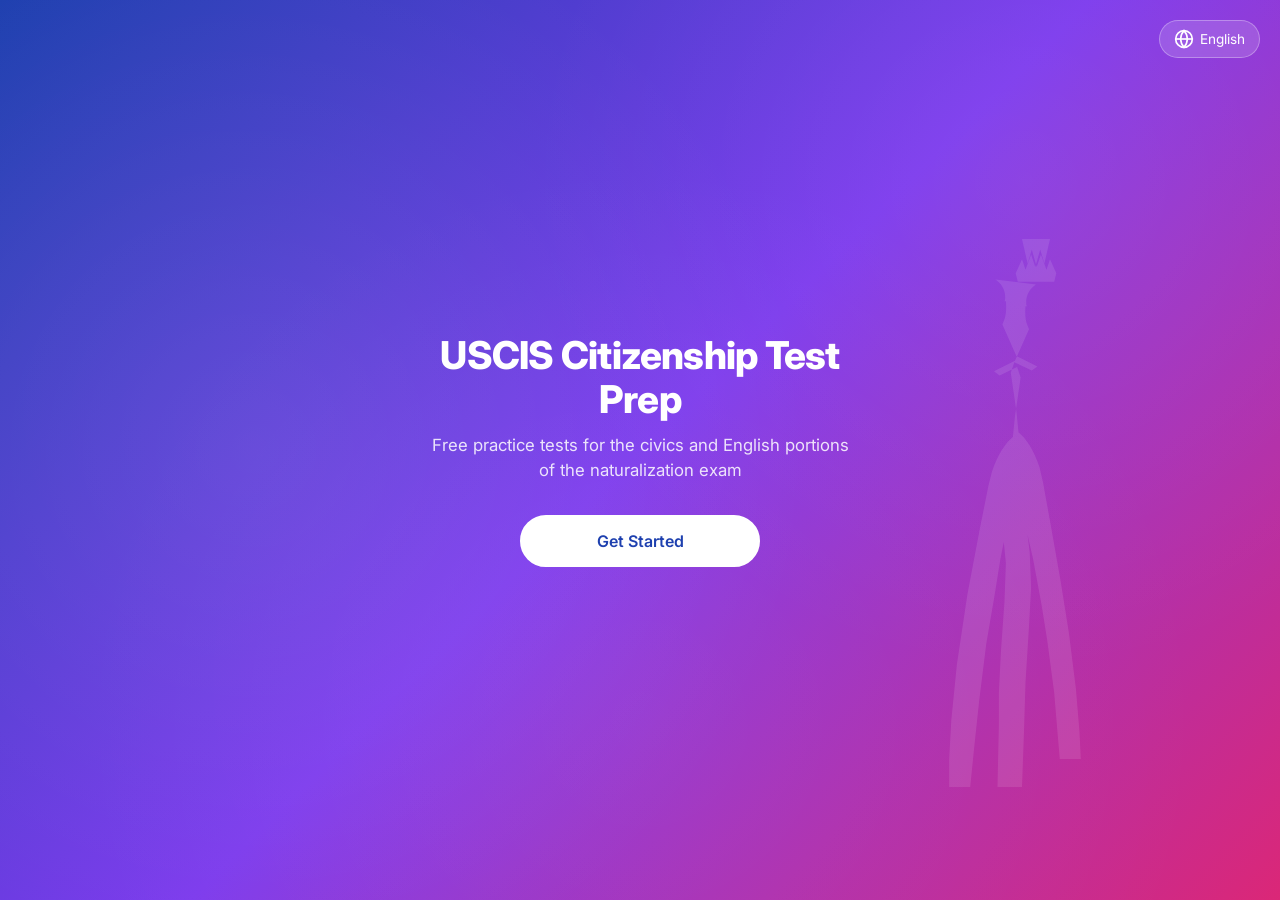
==== commit c58b0723: "Remove sign-in, guest-only mode, simplified landing" ====
--- a/index.html
+++ b/index.html
@@ -39,50 +39,7 @@
             <h1 class="landing-title" data-i18n="landing_title">USCIS Citizenship Test Prep</h1>
             <p class="landing-subtitle" data-i18n="landing_subtitle">Free practice tests for the civics and English portions of the naturalization exam</p>
             <div class="landing-ctas">
-                <button class="landing-btn landing-btn--primary" id="landingSignInBtn" data-i18n="sign_in">Sign In</button>
-                <button class="landing-btn landing-btn--outline" id="landingGuestBtn" data-i18n="continue_guest">Continue as Guest</button>
-            </div>
-
-            <!-- Auth form (hidden by default) -->
-            <div class="auth-card" id="authCard" style="display:none;">
-                <div class="auth-tabs">
-                    <button class="auth-tab active" id="authTabSignIn" data-i18n="sign_in">Sign In</button>
-                    <button class="auth-tab" id="authTabCreate" data-i18n="create_account">Create Account</button>
-                </div>
-                <!-- Sign In Form -->
-                <div class="auth-form" id="authSignInForm">
-                    <div class="auth-field">
-                        <label for="authSignInUser" data-i18n="username">Username</label>
-                        <input type="text" id="authSignInUser" autocomplete="username" spellcheck="false">
-                    </div>
-                    <div class="auth-field">
-                        <label for="authSignInPass" data-i18n="password">Password</label>
-                        <input type="password" id="authSignInPass" autocomplete="current-password">
-                    </div>
-                    <div class="auth-error" id="authSignInError"></div>
-                    <button class="landing-btn landing-btn--primary auth-submit" id="authSignInSubmit" data-i18n="sign_in">Sign In</button>
-                </div>
-                <!-- Create Account Form -->
-                <div class="auth-form" id="authCreateForm" style="display:none;">
-                    <div class="auth-field">
-                        <label for="authCreateDisplay" data-i18n="display_name">Display Name</label>
-                        <input type="text" id="authCreateDisplay" autocomplete="name" spellcheck="false">
-                    </div>
-                    <div class="auth-field">
-                        <label for="authCreateUser" data-i18n="username">Username</label>
-                        <input type="text" id="authCreateUser" autocomplete="username" spellcheck="false">
-                    </div>
-                    <div class="auth-field">
-                        <label for="authCreatePass" data-i18n="password">Password</label>
-                        <input type="password" id="authCreatePass" autocomplete="new-password">
-                    </div>
-                    <div class="auth-field">
-                        <label for="authCreateConfirm" data-i18n="confirm_password">Confirm Password</label>
-                        <input type="password" id="authCreateConfirm" autocomplete="new-password">
-                    </div>
-                    <div class="auth-error" id="authCreateError"></div>
-                    <button class="landing-btn landing-btn--primary auth-submit" id="authCreateSubmit" data-i18n="create_account">Create Account</button>
-                </div>
+                <button class="landing-btn landing-btn--primary" id="landingGuestBtn" data-i18n="get_started">Get Started</button>
             </div>
         </div>
     </div>
@@ -107,17 +64,7 @@
                     </button>
                     <div class="lang-dropdown" id="headerLangDropdown" style="display:none;"></div>
                 </div>
-                <!-- User menu -->
-                <div class="user-menu-wrapper">
-                    <button class="user-avatar-btn" id="userAvatarBtn" aria-label="User menu" title="User menu">
-                        <span class="user-avatar-initial" id="userAvatarInitial">G</span>
-                    </button>
-                    <div class="user-dropdown" id="userDropdown" style="display:none;">
-                        <div class="user-dropdown-name" id="userDropdownName">Guest</div>
-                        <button class="user-dropdown-item" id="userSwitchBtn" data-i18n="switch_user">Switch User</button>
-                        <button class="user-dropdown-item" id="userSignOutBtn" data-i18n="sign_out">Sign Out</button>
-                    </div>
-                </div>
+                <!-- User menu placeholder for future use -->
                 <button class="icon-btn" id="settingsToggle" aria-label="Settings" title="Settings">
                     <svg viewBox="0 0 24 24" fill="none" stroke="currentColor" stroke-width="2" width="20" height="20"><circle cx="12" cy="12" r="3"/><path d="M19.4 15a1.65 1.65 0 0 0 .33 1.82l.06.06a2 2 0 0 1-2.83 2.83l-.06-.06a1.65 1.65 0 0 0-1.82-.33 1.65 1.65 0 0 0-1 1.51V21a2 2 0 0 1-4 0v-.09A1.65 1.65 0 0 0 9 19.4a1.65 1.65 0 0 0-1.82.33l-.06.06a2 2 0 0 1-2.83-2.83l.06-.06A1.65 1.65 0 0 0 4.68 15a1.65 1.65 0 0 0-1.51-1H3a2 2 0 0 1 0-4h.09A1.65 1.65 0 0 0 4.6 9a1.65 1.65 0 0 0-.33-1.82l-.06-.06a2 2 0 0 1 2.83-2.83l.06.06A1.65 1.65 0 0 0 9 4.68a1.65 1.65 0 0 0 1-1.51V3a2 2 0 0 1 4 0v.09a1.65 1.65 0 0 0 1 1.51 1.65 1.65 0 0 0 1.82-.33l.06-.06a2 2 0 0 1 2.83 2.83l-.06.06A1.65 1.65 0 0 0 19.4 9a1.65 1.65 0 0 0 1.51 1H21a2 2 0 0 1 0 4h-.09a1.65 1.65 0 0 0-1.51 1z"/></svg>
                 </button>
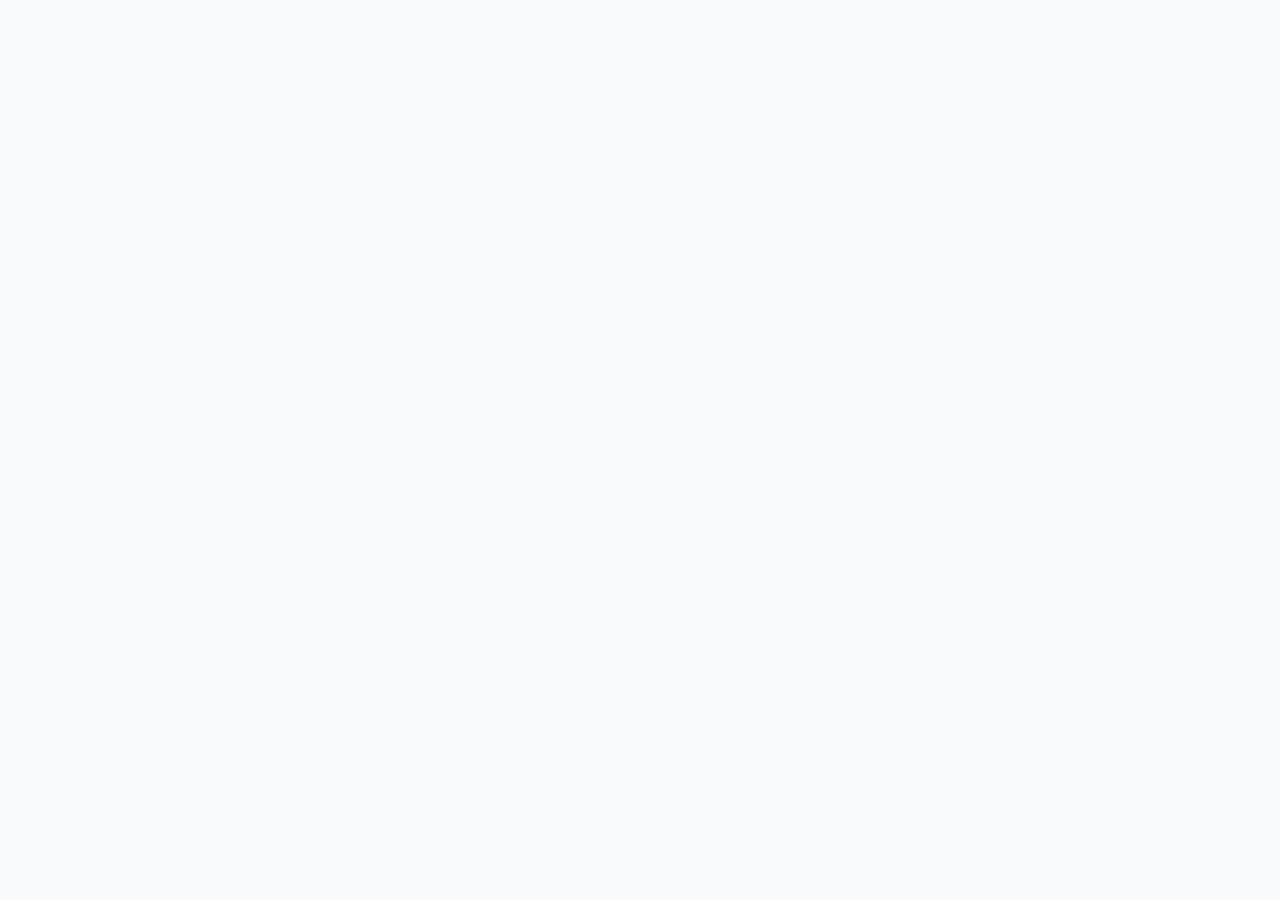
==== commit ebde2b1e: "Remove landing page, add sender name to share, skip to home" ====
--- a/index.html
+++ b/index.html
@@ -22,25 +22,10 @@
     <!-- Share toast -->
     <div id="shareToast" class="share-toast" aria-live="polite"></div>
 
-    <!-- ========== LANDING PAGE ========== -->
-    <div id="landingPage" class="landing-page">
-        <div class="landing-bg">
-            <div class="hero-pattern"></div>
-        </div>
-        <!-- Language selector on landing -->
+    <!-- Hidden landing (kept for language dropdown reference) -->
+    <div id="landingPage" style="display:none;">
         <div class="landing-lang">
-            <button class="lang-btn" id="landingLangBtn" aria-label="Select language">
-                <svg viewBox="0 0 24 24" fill="none" stroke="currentColor" stroke-width="2" width="20" height="20"><circle cx="12" cy="12" r="10"/><line x1="2" y1="12" x2="22" y2="12"/><path d="M12 2a15.3 15.3 0 0 1 4 10 15.3 15.3 0 0 1-4 10 15.3 15.3 0 0 1-4-10 15.3 15.3 0 0 1 4-10z"/></svg>
-                <span id="landingLangLabel">English</span>
-            </button>
             <div class="lang-dropdown" id="landingLangDropdown" style="display:none;"></div>
-        </div>
-        <div class="landing-content">
-            <h1 class="landing-title" data-i18n="landing_title">USCIS Citizenship Test Prep</h1>
-            <p class="landing-subtitle" data-i18n="landing_subtitle">Free practice tests for the civics and English portions of the naturalization exam</p>
-            <div class="landing-ctas">
-                <button class="landing-btn landing-btn--primary" id="landingGuestBtn" data-i18n="get_started">Get Started</button>
-            </div>
         </div>
     </div>
 
@@ -253,6 +238,10 @@
                     </div>
                     <div class="share-form" id="shareSmsForm">
                         <div class="share-field">
+                            <label for="shareSmsName" data-i18n="share_your_name">Your Name</label>
+                            <input type="text" id="shareSmsName" placeholder="Your name" autocomplete="given-name">
+                        </div>
+                        <div class="share-field">
                             <label for="sharePhone" data-i18n="share_phone_label">Phone Number</label>
                             <input type="tel" id="sharePhone" placeholder="+1 (555) 123-4567" autocomplete="tel">
                         </div>
@@ -264,6 +253,10 @@
                         <button class="share-send-btn" id="shareSendSms" data-i18n="share_send">Send</button>
                     </div>
                     <div class="share-form" id="shareEmailForm" style="display:none;">
+                        <div class="share-field">
+                            <label for="shareEmailName" data-i18n="share_your_name">Your Name</label>
+                            <input type="text" id="shareEmailName" placeholder="Your name" autocomplete="given-name">
+                        </div>
                         <div class="share-field">
                             <label for="shareEmail" data-i18n="share_email_label">Email Address</label>
                             <input type="email" id="shareEmail" placeholder="friend@example.com" autocomplete="email">
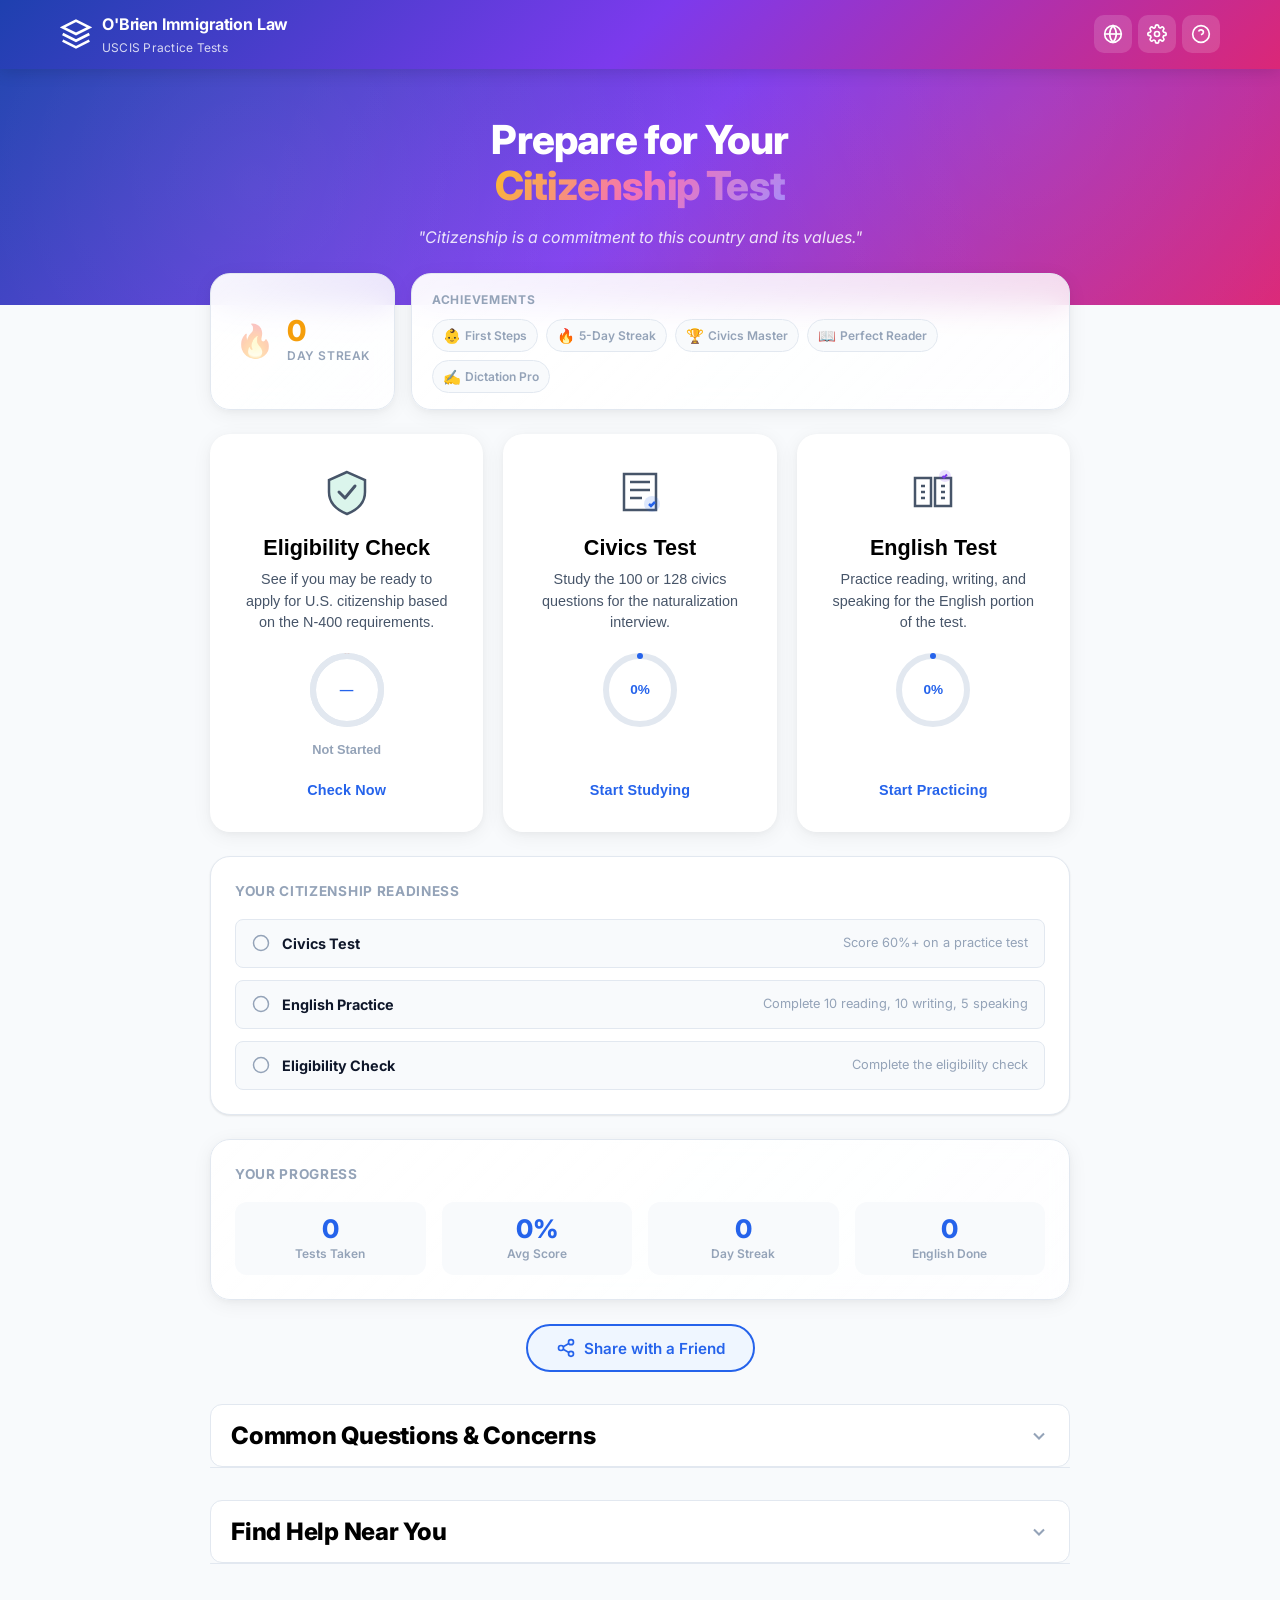
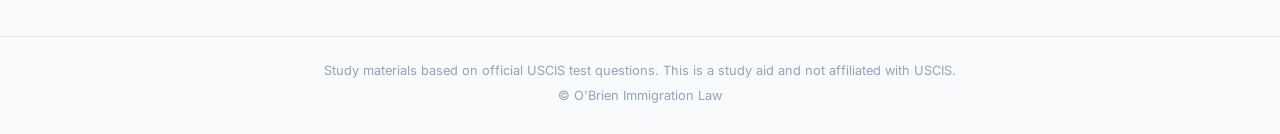
==== commit 10d9a9d8: "Fix blank page: guard null element refs, show header/footer by default" ====
--- a/index.html
+++ b/index.html
@@ -30,7 +30,7 @@
     </div>
 
     <!-- Header -->
-    <header class="header" role="banner" id="mainHeader" style="display:none;">
+    <header class="header" role="banner" id="mainHeader">
         <div class="header-inner">
             <div class="brand" id="brandHome" role="button" tabindex="0" aria-label="Go to home screen">
                 <svg class="brand-icon" viewBox="0 0 24 24" fill="none" stroke="currentColor" stroke-width="2" aria-hidden="true">
@@ -849,7 +849,7 @@
         </div>
     </div>
 
-    <footer class="footer" id="mainFooter" style="display:none;">
+    <footer class="footer" id="mainFooter">
         <p>Study materials based on official USCIS test questions. This is a study aid and not affiliated with USCIS.</p>
         <p>&copy; O'Brien Immigration Law</p>
     </footer>
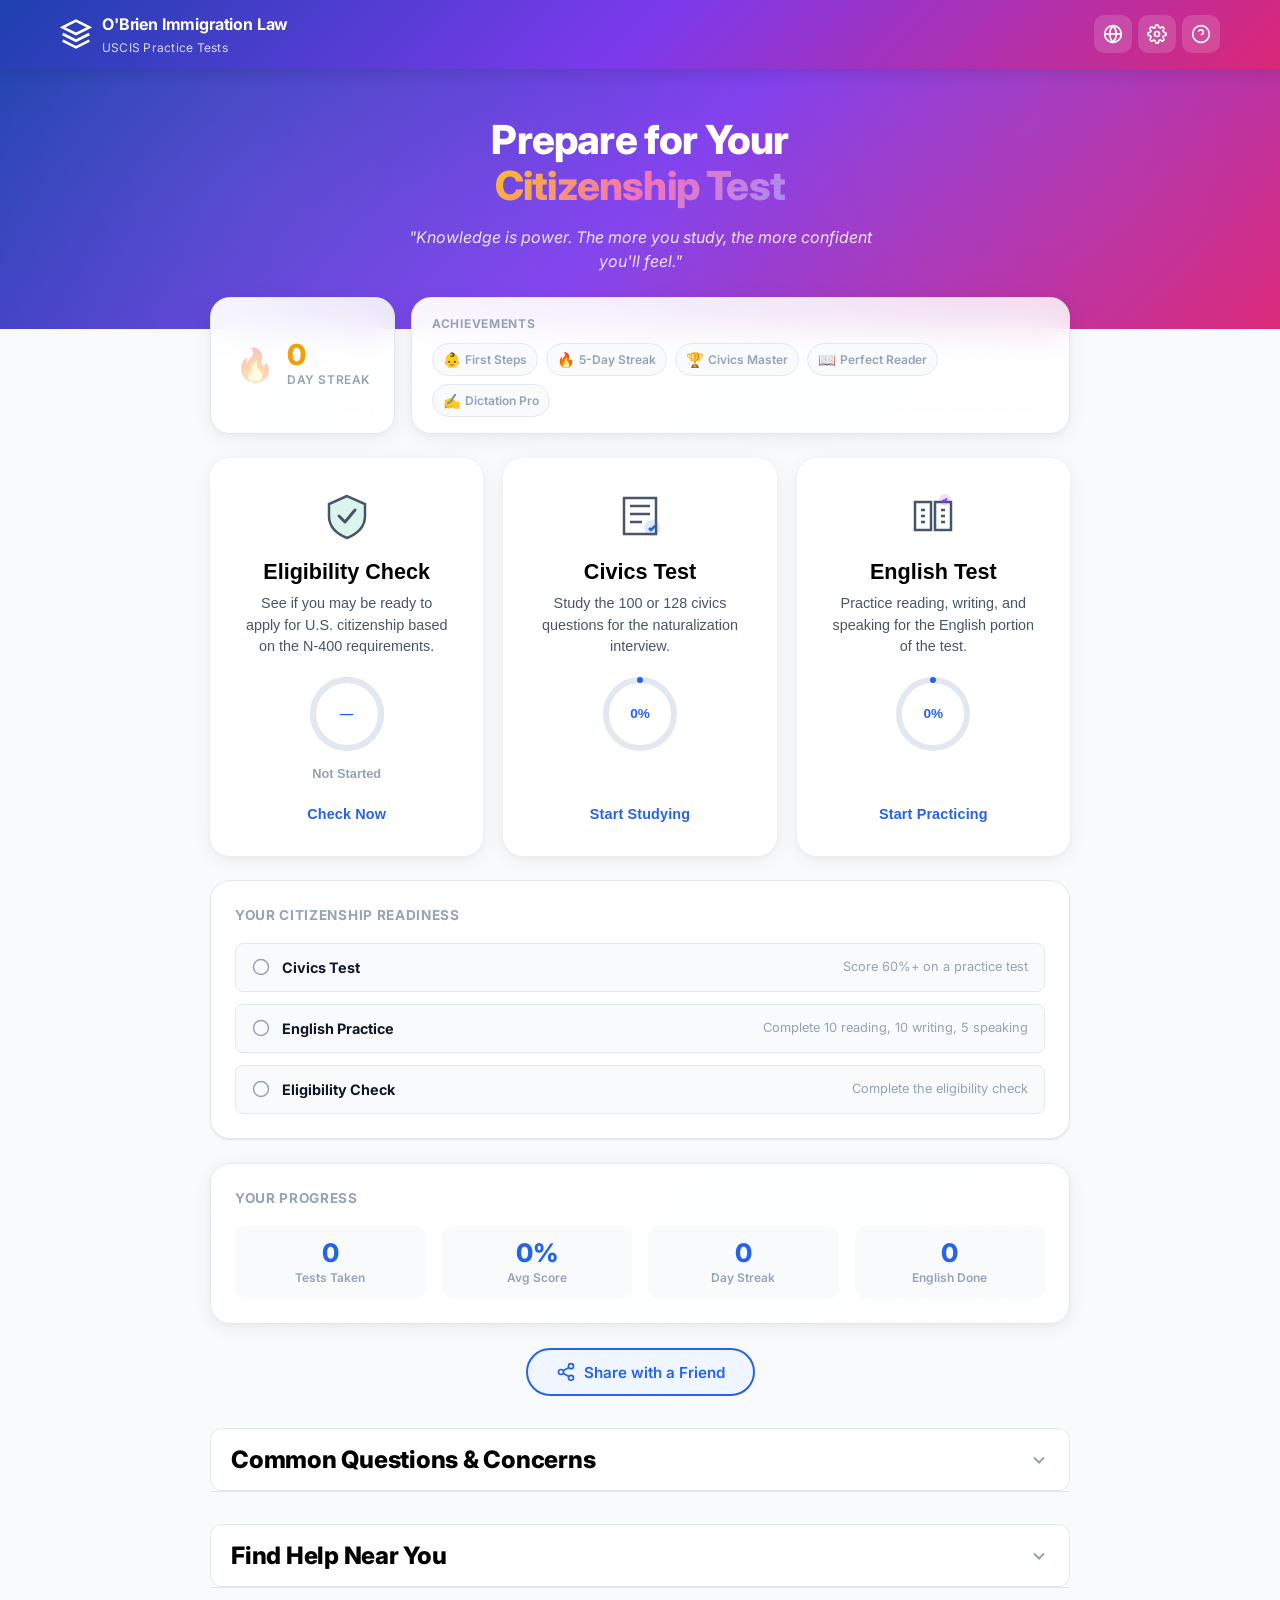
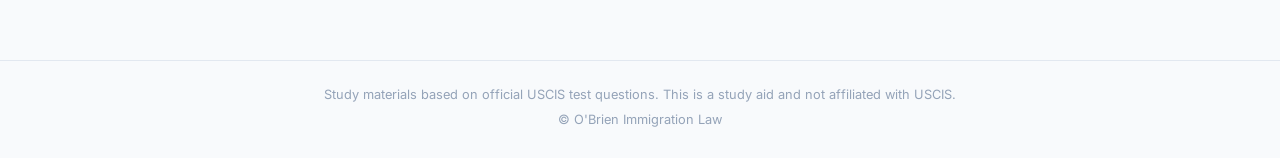
==== commit 52d8f4a8: "Fix: homeScreen visible by default, null guards on all init" ====
--- a/index.html
+++ b/index.html
@@ -129,7 +129,7 @@
     </div>
 
     <!-- ========== HOME SCREEN ========== -->
-    <main id="homeScreen" class="home-screen" role="main" style="display:none;">
+    <main id="homeScreen" class="home-screen" role="main">
         <!-- Hero -->
         <div class="hero">
             <div class="hero-pattern"></div>
